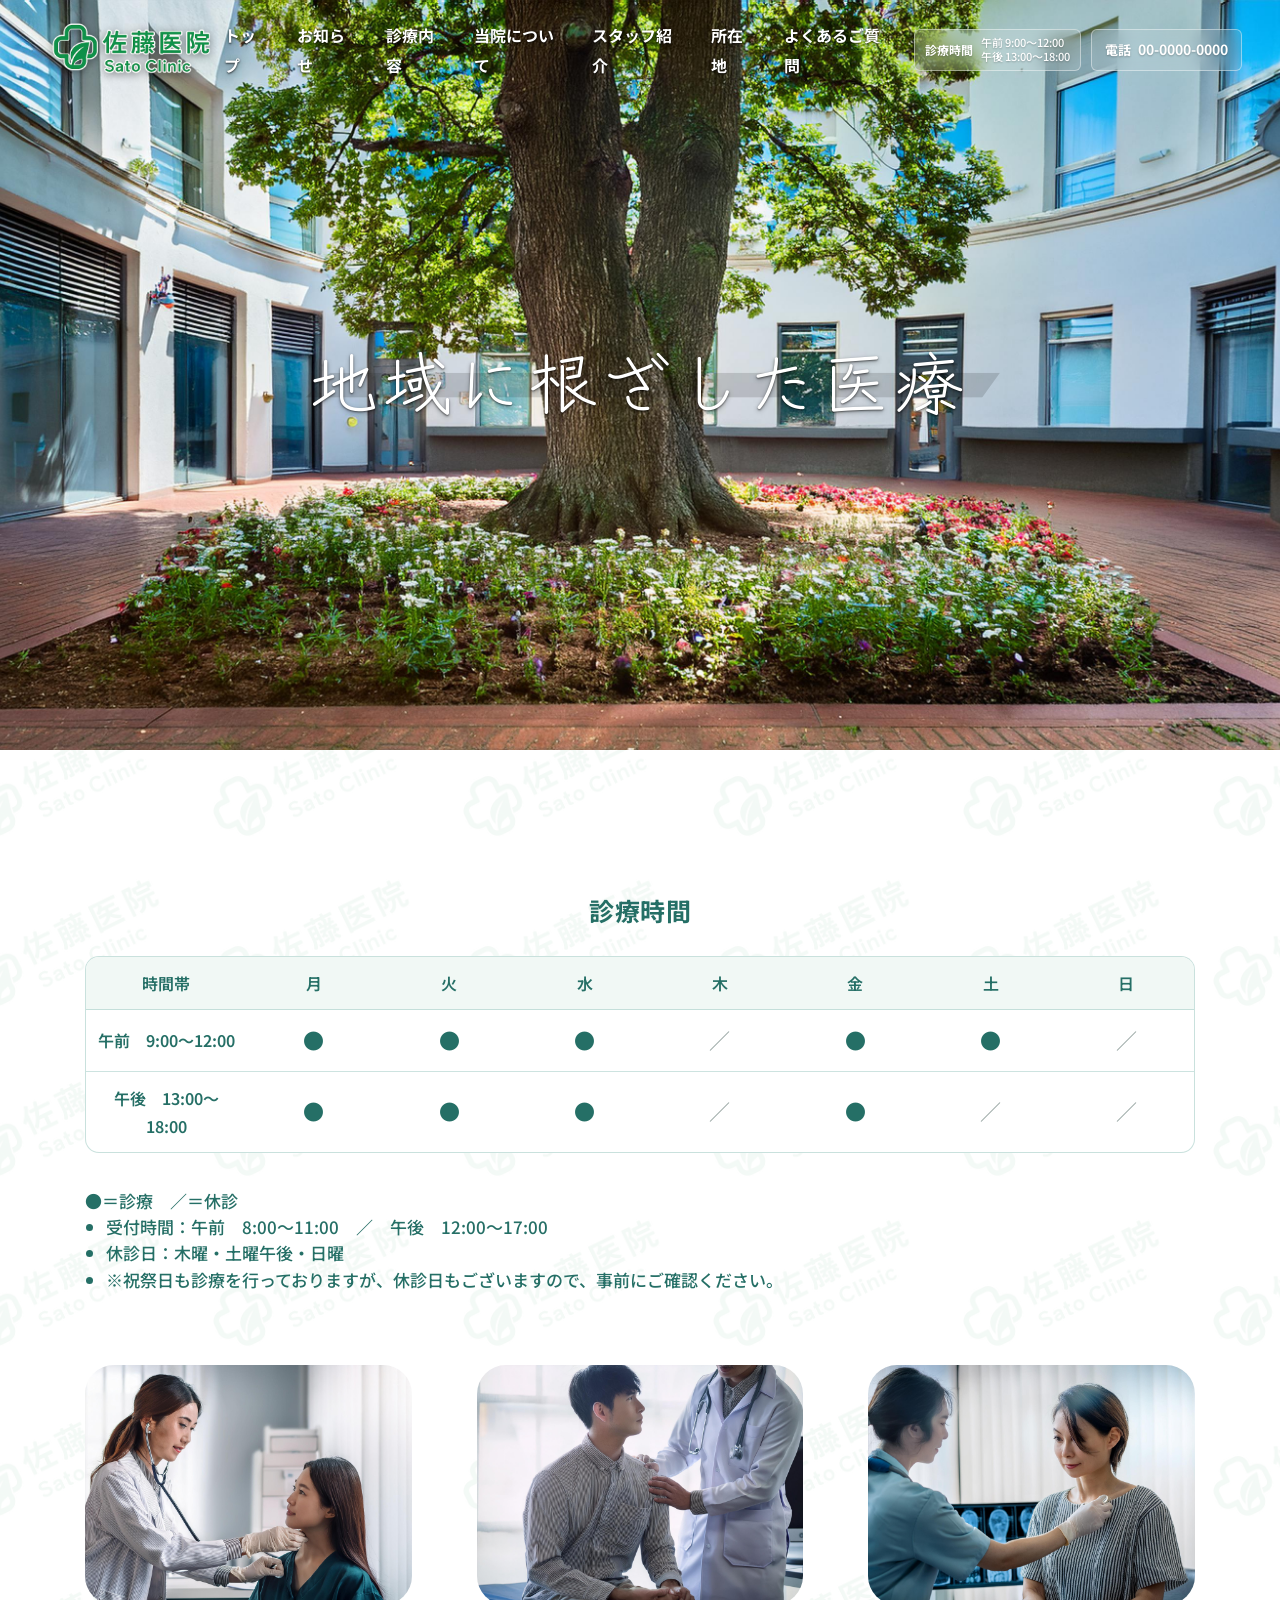
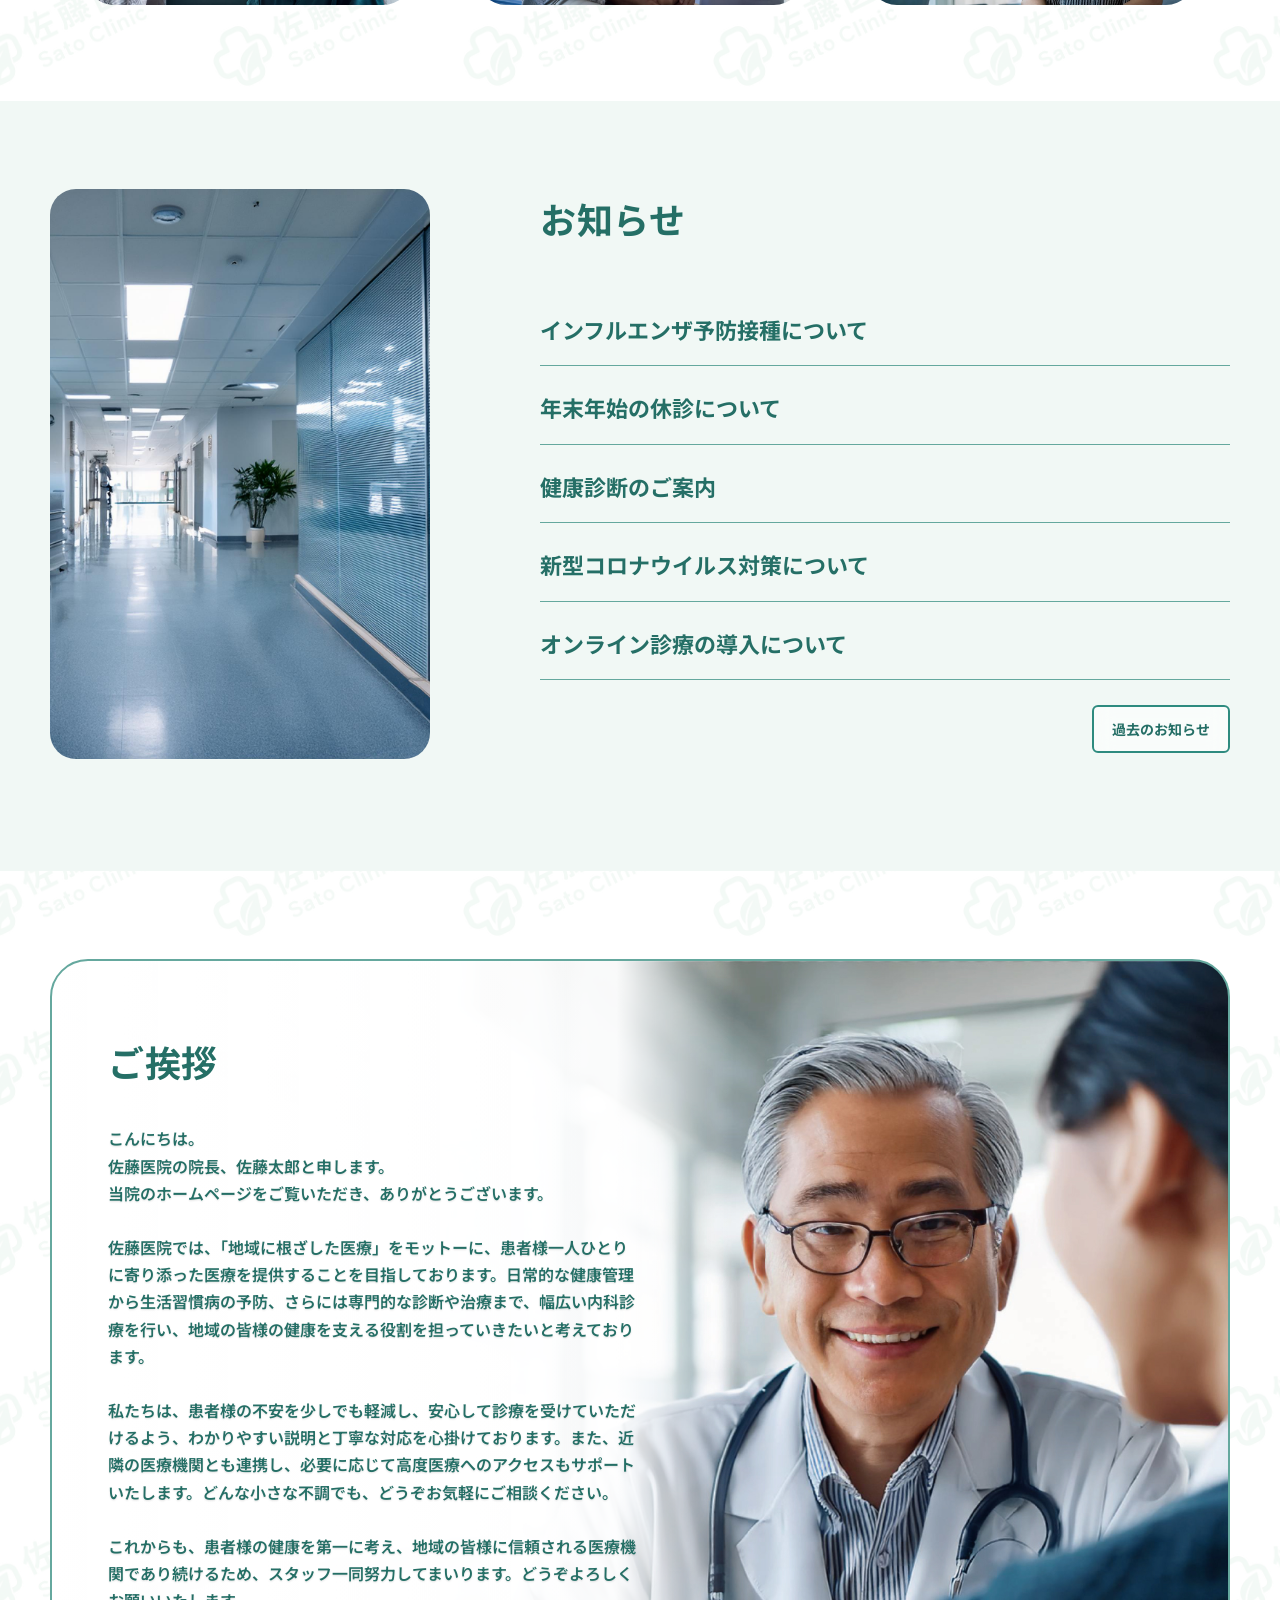
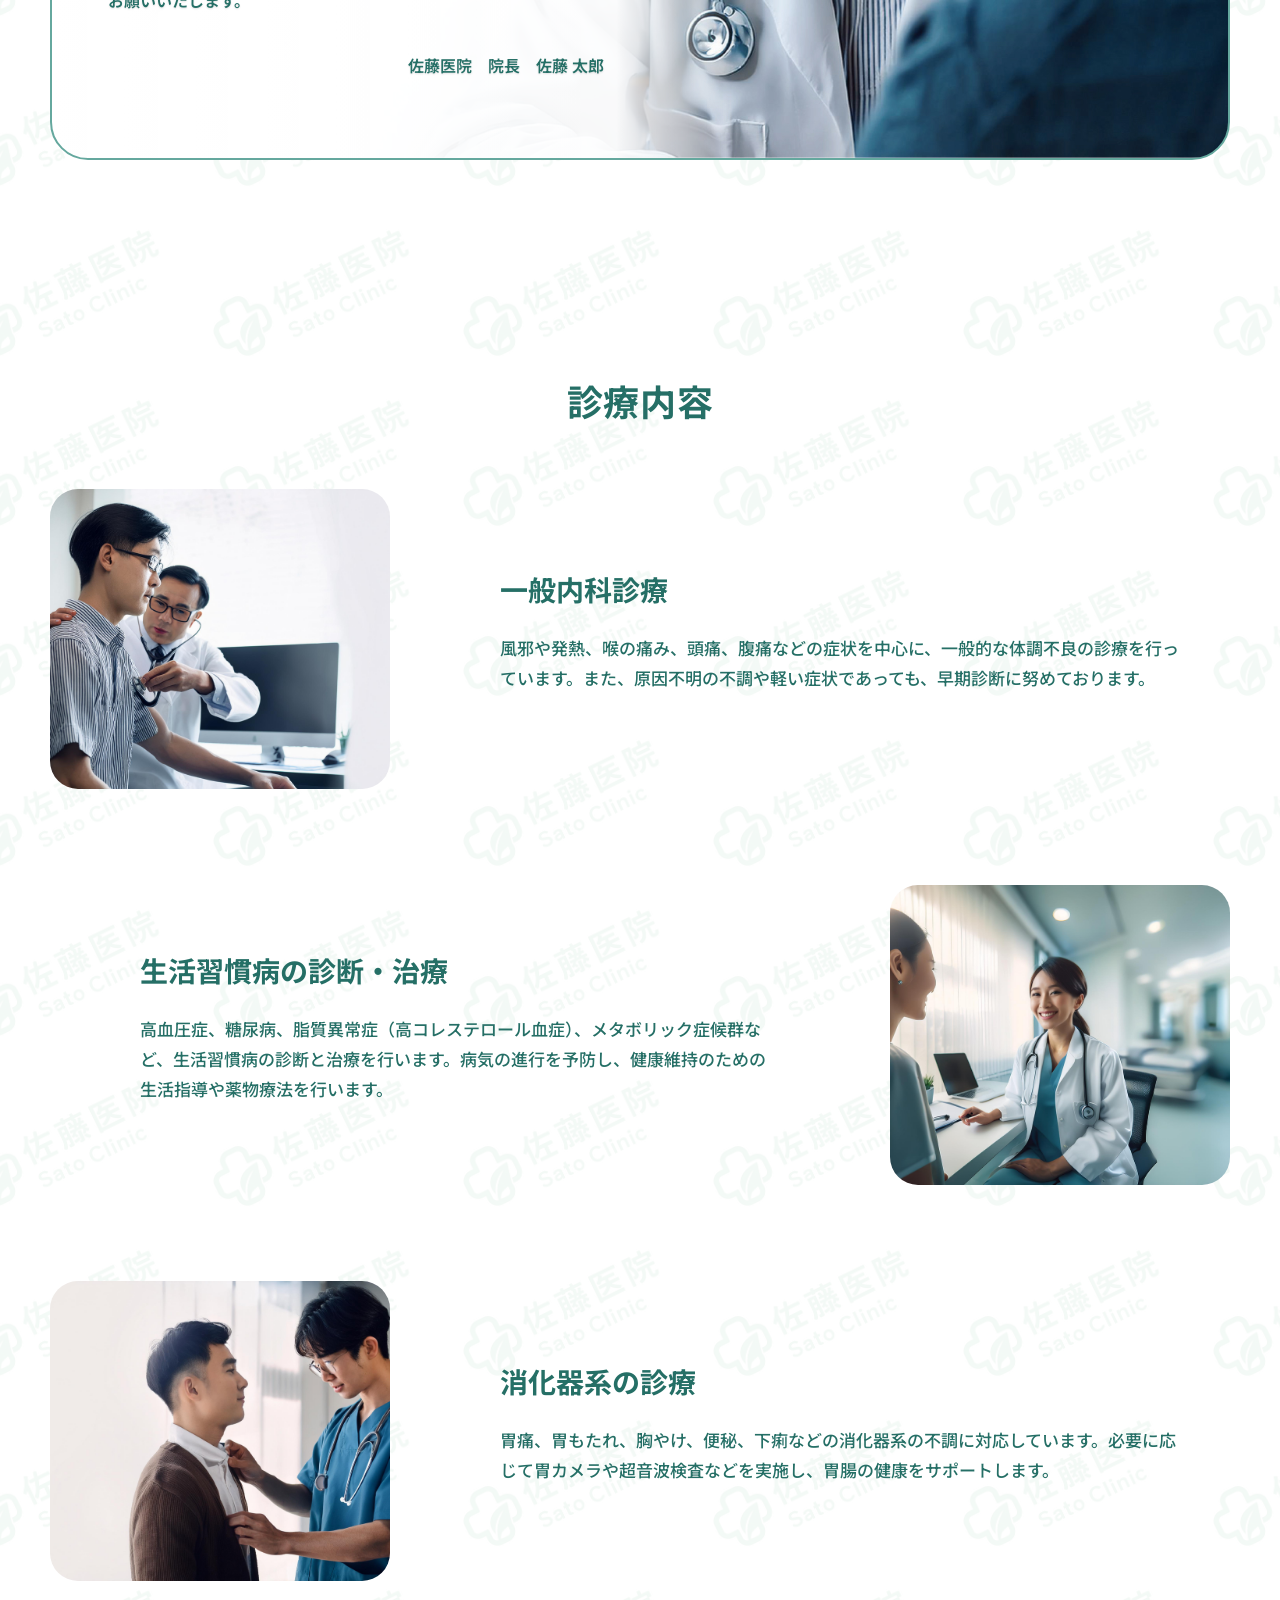
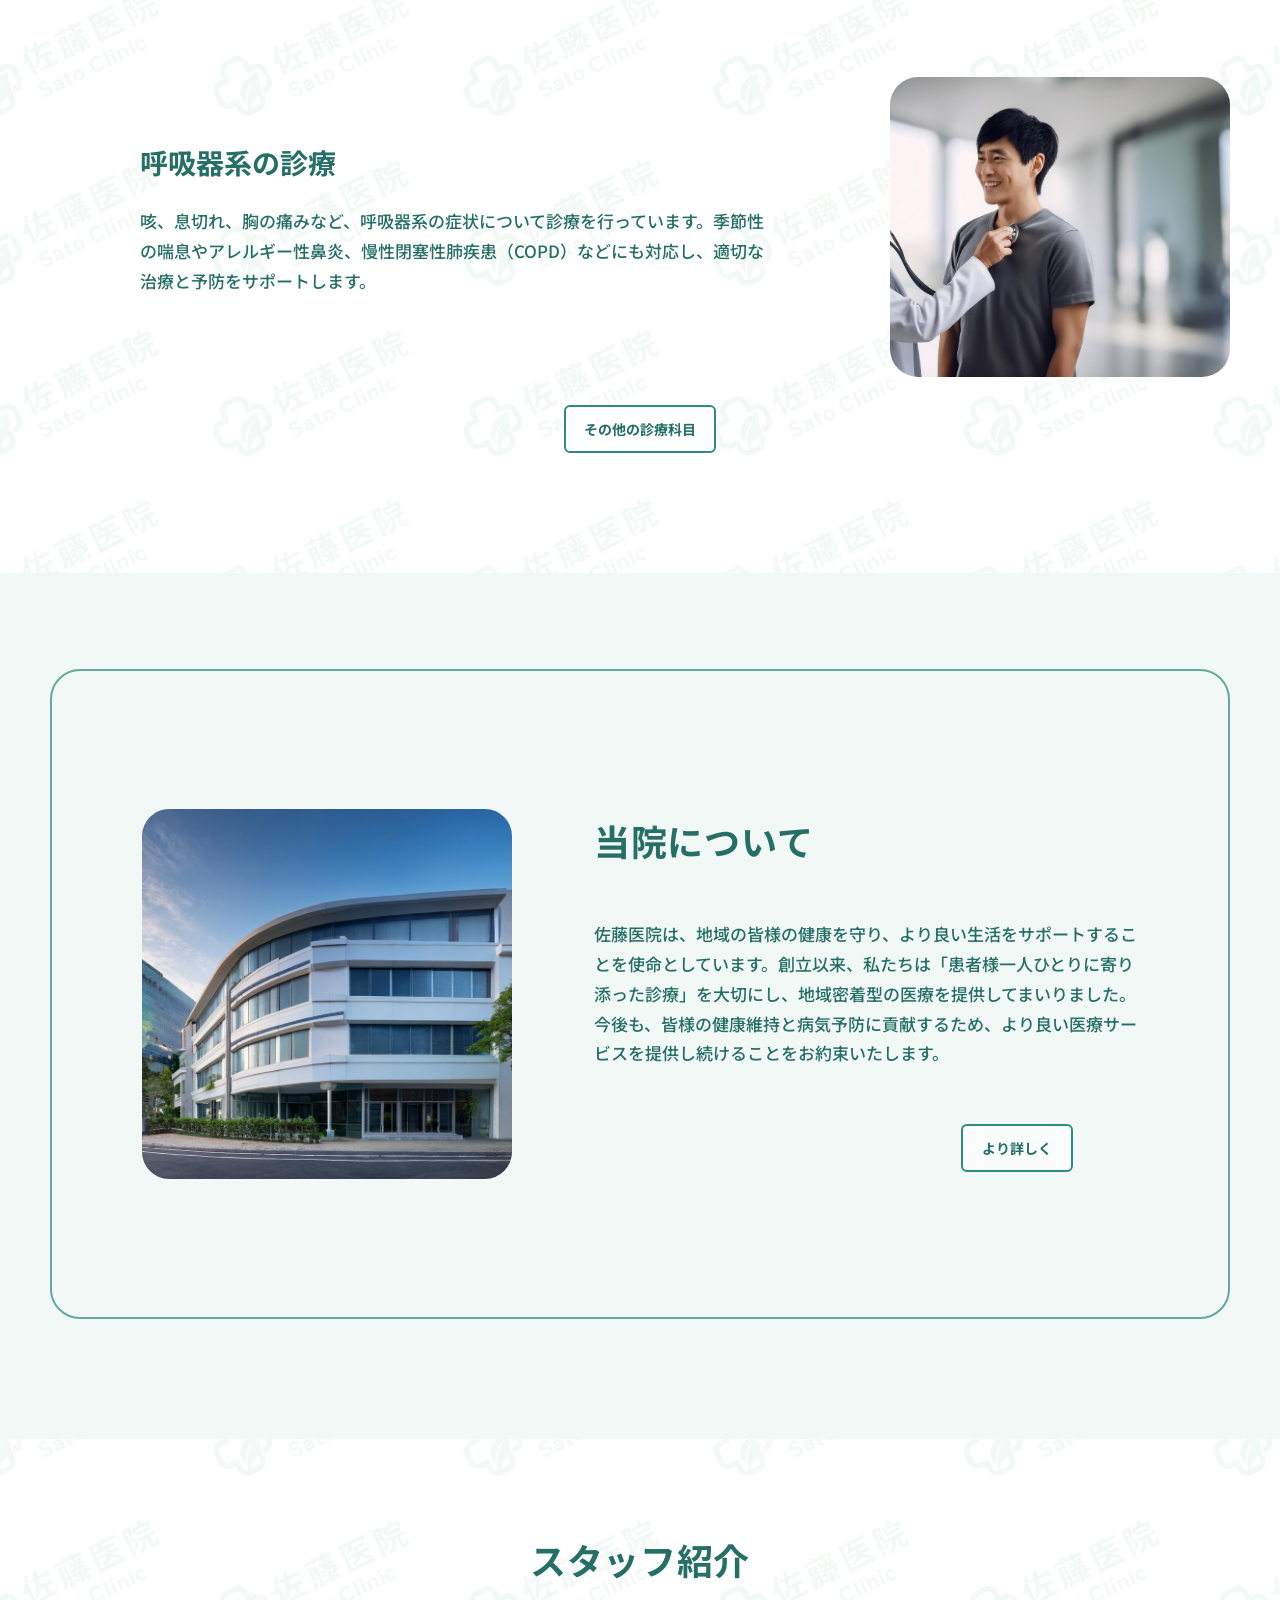
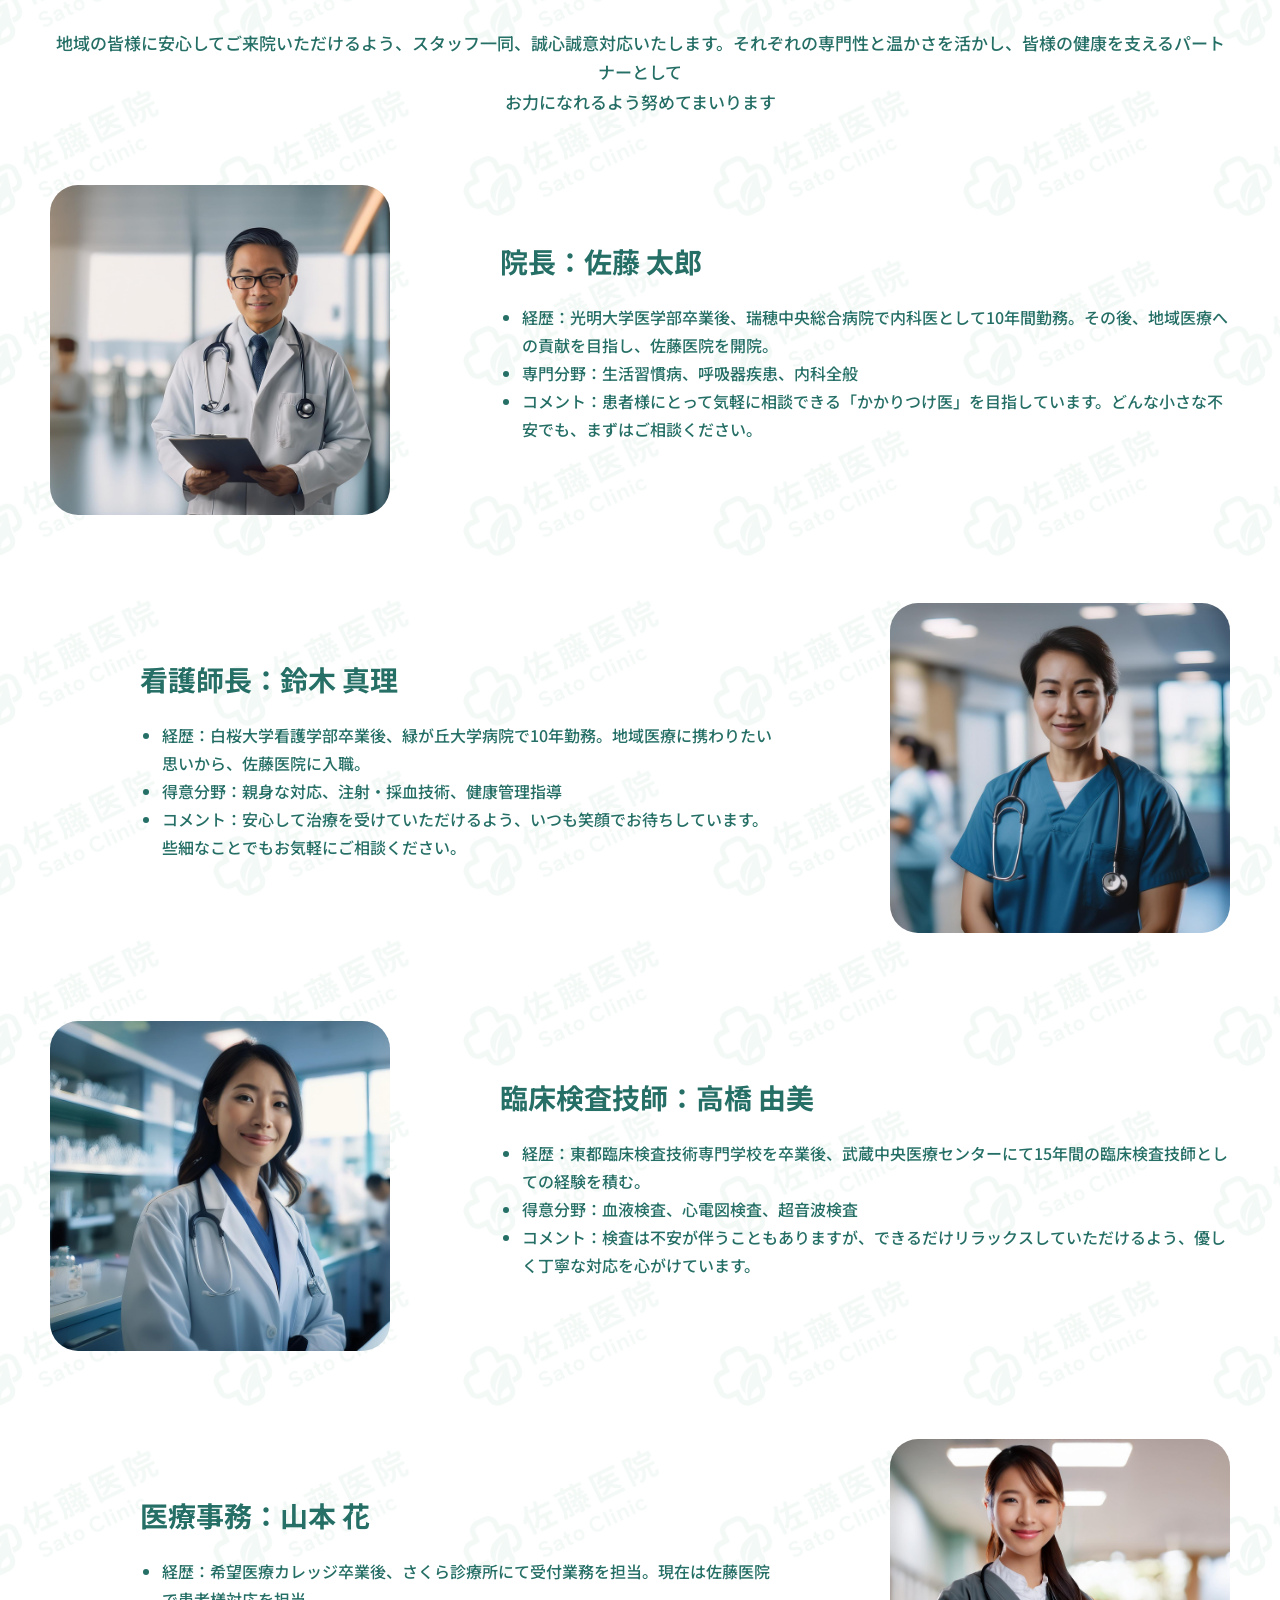
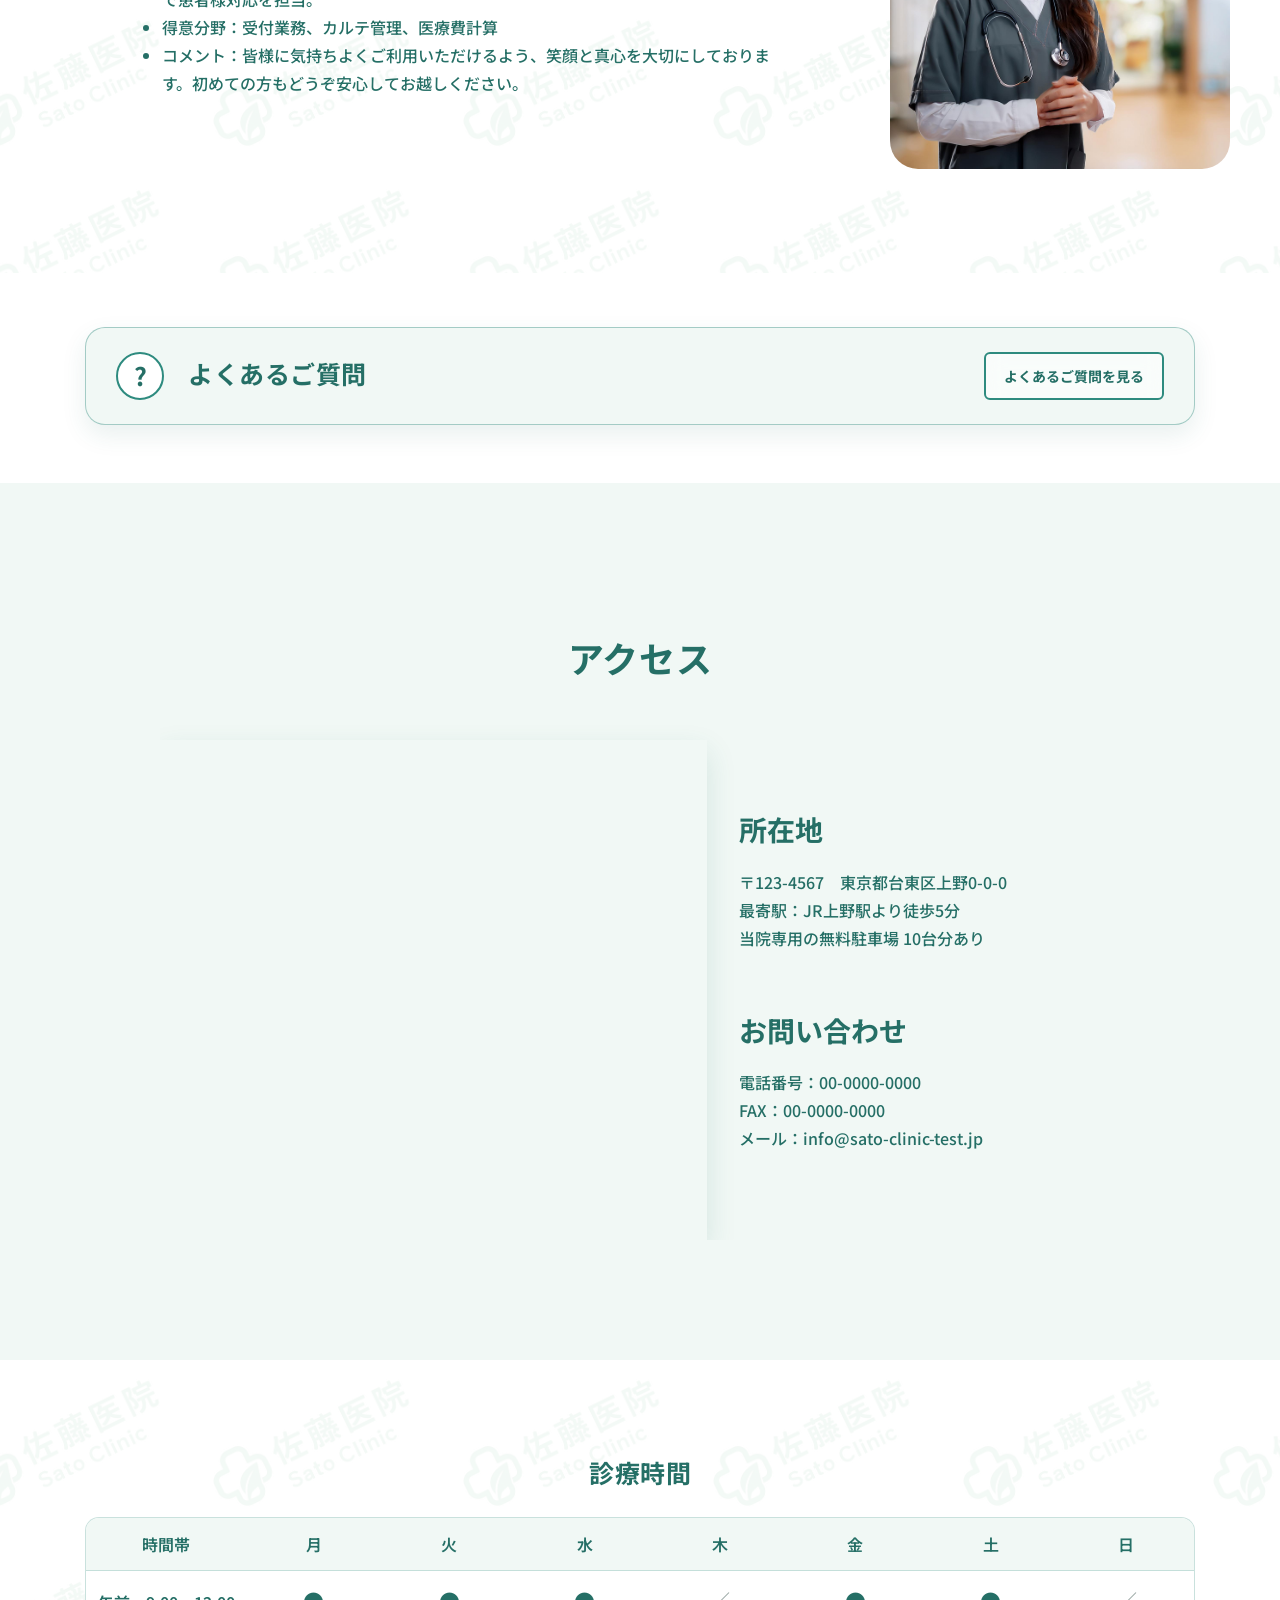
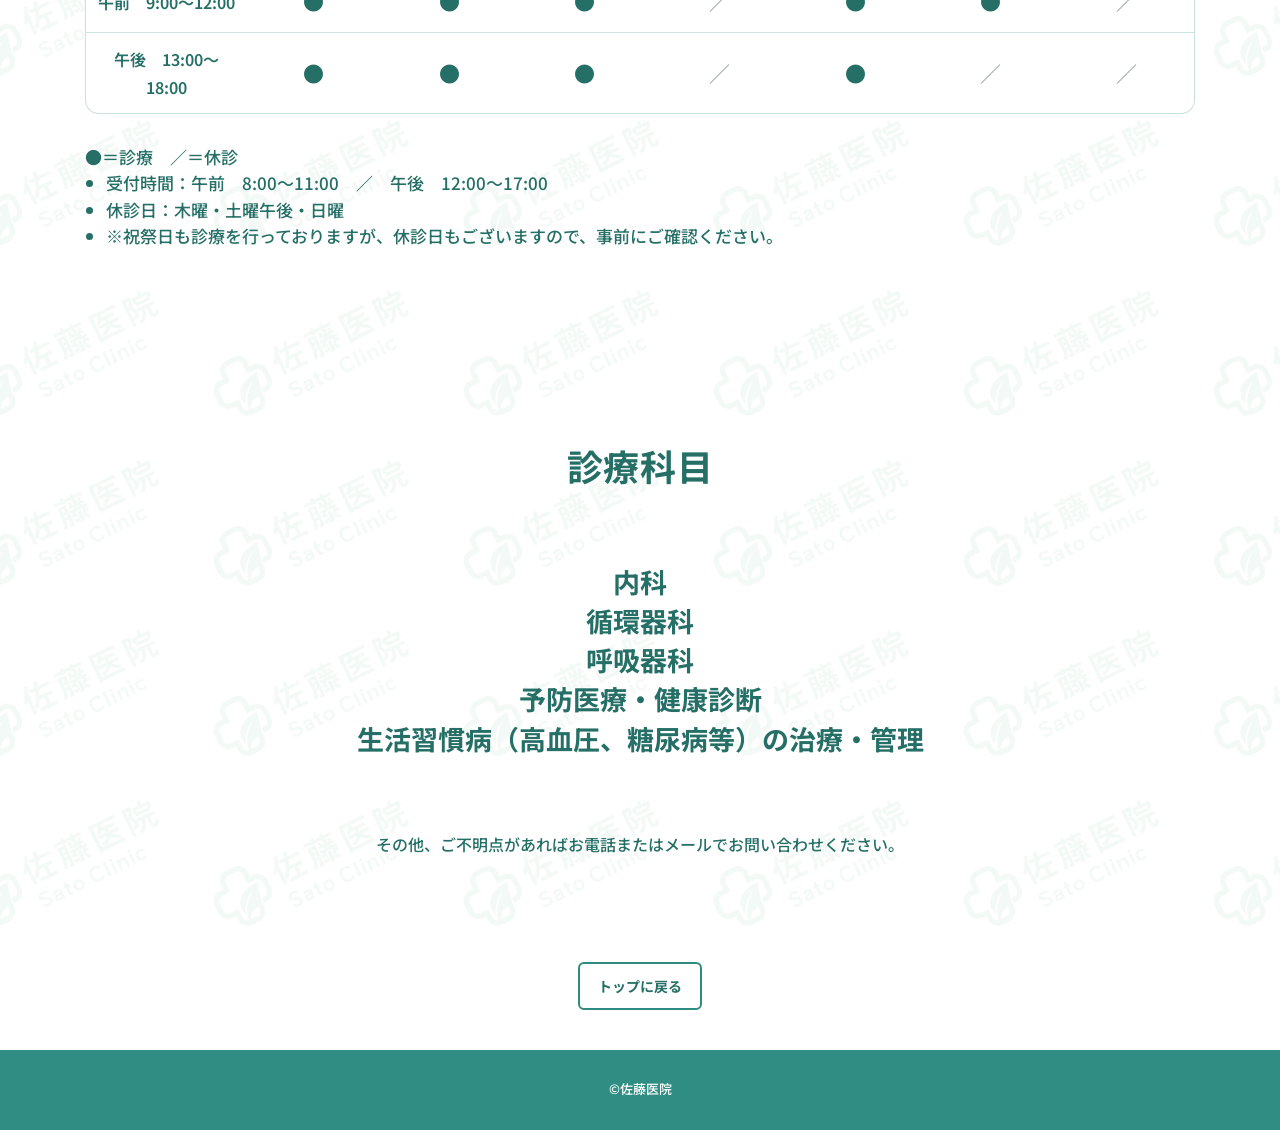
==== index.html @ 602a3a86 "ヒーロー画像を調整 お知らせの下層ページを作成" ====
<!DOCTYPE html>
<html lang="ja">
<head>
  <meta charset="UTF-8">
  <meta name="viewport" content="width=device-width, initial-scale=1.0">
  <meta name="description" content="東京都台東区上野の佐藤医院。地域に根ざした内科診療を行っています。">
  <title>佐藤医院 | 地域に根ざした医療</title>
  <link rel="preconnect" href="https://fonts.googleapis.com">
  <link rel="preconnect" href="https://fonts.gstatic.com" crossorigin>
  <link href="https://fonts.googleapis.com/css2?family=Noto+Sans+JP:wght@400;500;600;700&display=swap" rel="stylesheet">
  <link href="https://fonts.googleapis.com/css2?family=Zen+Kurenaido&display=swap" rel="stylesheet">
  <link rel="stylesheet" href="./css/style.css">
</head>
<body>
  <header class="site-header">
    <a class="brand" href="#top" aria-label="佐藤医院 トップへ">
      <img src="./assets/Logo/logo.png" alt="佐藤医院 Sato Clinic">
    </a>
    <nav aria-label="メインナビゲーション">
      <ul>
        <li><a href="#top">トップ</a></li>
        <li><a href="./news.html">お知らせ</a></li>
        <li><a href="#medical">診療内容</a></li>
        <li><a href="#about">当院について</a></li>
        <li><a href="#staff">スタッフ紹介</a></li>
        <li><a href="#access">所在地</a></li>
        <li><a href="#faq-link">よくあるご質問</a></li>
      </ul>
    </nav>
    <button class="menu-toggle" type="button" aria-expanded="false">
      <span></span><span></span><span></span>
      <span class="sr-only">Menu</span>
    </button>
    <div class="header-actions">
      <a class="header-hours" href="#hours" aria-label="診療時間へ">
        <span class="header-action-label">診療時間</span>
        <span class="header-action-detail">午前 9:00〜12:00<br>午後 13:00〜18:00</span>
      </a>
      <a class="header-phone" href="tel:00-0000-0000">
        <span class="header-action-label">電話</span>
        <strong>00-0000-0000</strong>
      </a>
    </div>
  </header>

  <main>
    <section class="hero" id="top" aria-labelledby="hero-title">
      <img src="./assets/Hospital_Exterior/hospital_2.jpg" alt="佐藤医院の中庭に立つ大きな木">
      <div class="hero-shade"></div>
      <h1 id="hero-title">地域に根ざした医療</h1>
    </section>

    <div class="patterned-content">
      <section class="hours section-block" id="hours" aria-labelledby="hours-title">
        <div class="content narrow">
          <h2 id="hours-title">診療時間</h2>
          <div class="hours-table-wrap">
            <table class="hours-table">
              <thead>
                <tr><th>時間帯</th><th>月</th><th>火</th><th>水</th><th>木</th><th>金</th><th>土</th><th>日</th></tr>
              </thead>
              <tbody>
                <tr><th>午前　9:00〜12:00</th><td class="is-open">●</td><td class="is-open">●</td><td class="is-open">●</td><td class="is-closed">／</td><td class="is-open">●</td><td class="is-open">●</td><td class="is-closed">／</td></tr>
                <tr><th>午後　13:00〜18:00</th><td class="is-open">●</td><td class="is-open">●</td><td class="is-open">●</td><td class="is-closed">／</td><td class="is-open">●</td><td class="is-closed">／</td><td class="is-closed">／</td></tr>
              </tbody>
            </table>
          </div>
          <div class="hours-notes">
            <p>●＝診療　／＝休診</p>
            <ul>
              <li>受付時間：午前　8:00〜11:00　／　午後　12:00〜17:00</li>
              <li>休診日：木曜・土曜午後・日曜</li>
              <li>※祝祭日も診療を行っておりますが、休診日もございますので、事前にご確認ください。</li>
            </ul>
          </div>
          <div class="patient-gallery" aria-label="診療風景">
            <img src="./assets/Patient_Image/patient_3.jpg" alt="患者様を診察する医師">
            <img src="./assets/Patient_Image/patient_2.jpg" alt="患者様の胸部を診察する医師">
            <img src="./assets/Patient_Image/patient_4.jpg" alt="患者様を診察する医療スタッフ">
          </div>
        </div>
      </section>

      <section class="news section-block" id="news" aria-labelledby="news-title">
        <div class="news-layout content wide">
          <img class="news-photo" src="./assets/Hospital_Exterior/hospital_5.jpg" alt="佐藤医院の明るい廊下">
          <div class="news-body">
            <h2 id="news-title">お知らせ</h2>
            <ul class="news-list">
              <li><a href="./news.html#news-influenza">インフルエンザ予防接種について</a></li>
              <li><a href="./news.html#news-holiday">年末年始の休診について</a></li>
              <li><a href="./news.html#news-checkup">健康診断のご案内</a></li>
              <li><a href="./news.html#news-covid">新型コロナウイルス対策について</a></li>
              <li><a href="./news.html#news-online">オンライン診療の導入について</a></li>
            </ul>
            <a class="outline-button news-button" href="./news.html">過去のお知らせ</a>
          </div>
        </div>
      </section>

      <section class="greeting section-block" aria-labelledby="greeting-title">
        <div class="greeting-card content wide">
          <img class="greeting-photo" src="./assets/Doctor_Image/firstView.jpg" alt="佐藤医院の院長">
          <div class="greeting-copy">
            <h2 id="greeting-title">ご挨拶</h2>
            <p>こんにちは。<br>佐藤医院の院長、佐藤太郎と申します。<br>当院のホームページをご覧いただき、ありがとうございます。</p>
            <p>佐藤医院では、「地域に根ざした医療」をモットーに、患者様一人ひとりに寄り添った医療を提供することを目指しております。日常的な健康管理から生活習慣病の予防、さらには専門的な診断や治療まで、幅広い内科診療を行い、地域の皆様の健康を支える役割を担っていきたいと考えております。</p>
            <p>私たちは、患者様の不安を少しでも軽減し、安心して診療を受けていただけるよう、わかりやすい説明と丁寧な対応を心掛けております。また、近隣の医療機関とも連携し、必要に応じて高度医療へのアクセスもサポートいたします。どんな小さな不調でも、どうぞお気軽にご相談ください。</p>
            <p>これからも、患者様の健康を第一に考え、地域の皆様に信頼される医療機関であり続けるため、スタッフ一同努力してまいります。どうぞよろしくお願いいたします。</p>
            <p class="signature">佐藤医院　院長　佐藤 太郎</p>
          </div>
        </div>
      </section>

      <section class="medical section-block" id="medical" aria-labelledby="medical-title">
        <div class="content wide">
          <h2 id="medical-title">診療内容</h2>
          <div class="medical-carousel">
          <div class="mobile-switcher" aria-label="診療内容の切り替え">
            <button type="button" data-step="-1" aria-label="前の診療内容">‹</button>
            <span class="mobile-switcher-status" aria-live="polite">● ○ ○ ○</span>
            <button type="button" data-step="1" aria-label="次の診療内容">›</button>
          </div>
          <div class="carousel-track">
          <details open class="medical-item" data-card="medical-1">
            <summary><img src="./assets/Medical_Image/medical_5.jpg" alt=""><span><strong>一般内科診療</strong><small>風邪や発熱など、身近な体調不良を診療します。</small></span></summary>
          <div class="medical-row image-left">
            <img src="./assets/Medical_Image/medical_5.jpg" alt="一般内科の診療風景">
            <div><h3>一般内科診療</h3><p>風邪や発熱、喉の痛み、頭痛、腹痛などの症状を中心に、一般的な体調不良の診療を行っています。また、原因不明の不調や軽い症状であっても、早期診断に努めております。</p></div>
          </div>
          </details>
          <details open class="medical-item" data-card="medical-2">
            <summary><img src="./assets/Medical_Image/medical_4.jpg" alt=""><span><strong>生活習慣病の診断・治療</strong><small>高血圧や糖尿病などの診断・治療を行います。</small></span></summary>
          <div class="medical-row image-right">
            <div><h3>生活習慣病の診断・治療</h3><p>高血圧症、糖尿病、脂質異常症（高コレステロール血症）、メタボリック症候群など、生活習慣病の診断と治療を行います。病気の進行を予防し、健康維持のための生活指導や薬物療法を行います。</p></div>
            <img src="./assets/Medical_Image/medical_4.jpg" alt="生活習慣病について相談する患者様">
          </div>
          </details>
          <details open class="medical-item" data-card="medical-3">
            <summary><img src="./assets/Medical_Image/medical_6.jpg" alt=""><span><strong>消化器系の診療</strong><small>胃腸の不調や腹部症状に対応しています。</small></span></summary>
          <div class="medical-row image-left">
            <img src="./assets/Medical_Image/medical_6.jpg" alt="消化器系の診療風景">
            <div><h3>消化器系の診療</h3><p>胃痛、胃もたれ、胸やけ、便秘、下痢などの消化器系の不調に対応しています。必要に応じて胃カメラや超音波検査などを実施し、胃腸の健康をサポートします。</p></div>
          </div>
          </details>
          <details open class="medical-item" data-card="medical-4">
            <summary><img src="./assets/Medical_Image/medical_10.jpg" alt=""><span><strong>呼吸器系の診療</strong><small>咳や息切れなどの呼吸器症状を診療します。</small></span></summary>
          <div class="medical-row image-right last">
            <div><h3>呼吸器系の診療</h3><p>咳、息切れ、胸の痛みなど、呼吸器系の症状について診療を行っています。季節性の喘息やアレルギー性鼻炎、慢性閉塞性肺疾患（COPD）などにも対応し、適切な治療と予防をサポートします。</p></div>
            <div class="medical-photo-wrap"><img src="./assets/Medical_Image/medical_10.jpg" alt="呼吸器系の診察を受ける患者様"></div>
          </div>
          </details>
          </div>
          </div>
          <div class="medical-more"><a class="outline-button small-button" href="./medical.html">その他の診療科目</a></div>
        </div>
      </section>

      <section class="about section-block" id="about" aria-labelledby="about-title">
        <div class="about-card content wide">
          <img src="./assets/Hospital_Exterior/hospital_1.jpg" alt="佐藤医院の外観">
          <div class="about-copy">
            <h2 id="about-title">当院について</h2>
            <p>佐藤医院は、地域の皆様の健康を守り、より良い生活をサポートすることを使命としています。創立以来、私たちは「患者様一人ひとりに寄り添った診療」を大切にし、地域密着型の医療を提供してまいりました。今後も、皆様の健康維持と病気予防に貢献するため、より良い医療サービスを提供し続けることをお約束いたします。</p>
            <a class="outline-button" href="./about.html">より詳しく</a>
          </div>
        </div>
      </section>

      <section class="staff section-block" id="staff" aria-labelledby="staff-title">
        <div class="content wide">
          <h2 id="staff-title">スタッフ紹介</h2>
          <p class="staff-intro">地域の皆様に安心してご来院いただけるよう、スタッフ一同、誠心誠意対応いたします。それぞれの専門性と温かさを活かし、皆様の健康を支えるパートナーとして<br>お力になれるよう努めてまいります</p>
          <div class="staff-carousel">
          <div class="mobile-switcher" aria-label="スタッフ紹介の切り替え">
            <button type="button" data-step="-1" aria-label="前のスタッフ">‹</button>
            <span class="mobile-switcher-status" aria-live="polite">● ○ ○ ○</span>
            <button type="button" data-step="1" aria-label="次のスタッフ">›</button>
          </div>
          <div class="carousel-track">
          <details open class="staff-item" data-card="staff-1">
            <summary><img src="./assets/Doctor_Image/sato_taro.jpg" alt=""><span><strong>院長：佐藤 太郎</strong><small>地域医療への貢献を目指す院長です。</small></span></summary>
          <div class="staff-row image-left" id="staff-1">
            <img src="./assets/Doctor_Image/sato_taro.jpg" alt="院長 佐藤太郎">
            <div><h3>院長：佐藤 太郎</h3><ul><li>経歴：光明大学医学部卒業後、瑞穂中央総合病院で内科医として10年間勤務。その後、地域医療への貢献を目指し、佐藤医院を開院。</li><li>専門分野：生活習慣病、呼吸器疾患、内科全般</li><li>コメント：患者様にとって気軽に相談できる「かかりつけ医」を目指しています。どんな小さな不安でも、まずはご相談ください。</li></ul></div>
          </div>
          </details>
          <details open class="staff-item" data-card="staff-2">
            <summary><img src="./assets/Doctor_Image/suzuki_mari.jpg" alt=""><span><strong>看護師長：鈴木 真理</strong><small>親身な対応と健康管理を大切にしています。</small></span></summary>
          <div class="staff-row image-right" id="staff-2">
            <div><h3>看護師長：鈴木 真理</h3><ul><li>経歴：白桜大学看護学部卒業後、緑が丘大学病院で10年勤務。地域医療に携わりたい思いから、佐藤医院に入職。</li><li>得意分野：親身な対応、注射・採血技術、健康管理指導</li><li>コメント：安心して治療を受けていただけるよう、いつも笑顔でお待ちしています。些細なことでもお気軽にご相談ください。</li></ul></div>
            <img src="./assets/Doctor_Image/suzuki_mari.jpg" alt="看護師長 鈴木真理">
          </div>
          </details>
          <details open class="staff-item" data-card="staff-3">
            <summary><img src="./assets/Doctor_Image/takahashi_yumi.jpg" alt=""><span><strong>臨床検査技師：高橋 由美</strong><small>丁寧でやさしい検査対応を心がけています。</small></span></summary>
          <div class="staff-row image-left" id="staff-3">
            <img src="./assets/Doctor_Image/takahashi_yumi.jpg" alt="臨床検査技師 高橋由美">
            <div><h3>臨床検査技師：高橋 由美</h3><ul><li>経歴：東都臨床検査技術専門学校を卒業後、武蔵中央医療センターにて15年間の臨床検査技師としての経験を積む。</li><li>得意分野：血液検査、心電図検査、超音波検査</li><li>コメント：検査は不安が伴うこともありますが、できるだけリラックスしていただけるよう、優しく丁寧な対応を心がけています。</li></ul></div>
          </div>
          </details>
          <details open class="staff-item" data-card="staff-4">
            <summary><img src="./assets/Doctor_Image/yamamoto_hana.jpg" alt=""><span><strong>医療事務：山本 花</strong><small>受付で皆様を笑顔でお迎えします。</small></span></summary>
          <div class="staff-row image-right last" id="staff-4">
            <div><h3>医療事務：山本 花</h3><ul><li>経歴：希望医療カレッジ卒業後、さくら診療所にて受付業務を担当。現在は佐藤医院で患者様対応を担当。</li><li>得意分野：受付業務、カルテ管理、医療費計算</li><li>コメント：皆様に気持ちよくご利用いただけるよう、笑顔と真心を大切にしております。初めての方もどうぞ安心してお越しください。</li></ul></div>
            <img src="./assets/Doctor_Image/yamamoto_hana.jpg" alt="医療事務 山本花">
          </div>
          </details>
          </div>
          </div>
        </div>
      </section>

      <section class="faq-link-section section-block" id="faq-link" aria-labelledby="faq-link-title">
        <div class="faq-link-card content narrow">
          <div class="faq-link-icon" aria-hidden="true">?</div>
          <div class="faq-link-copy">
            <h2 id="faq-link-title">よくあるご質問</h2>
          </div>
          <a class="outline-button" href="./faq.html">よくあるご質問を見る</a>
        </div>
      </section>

      <section class="access section-block" id="access" aria-labelledby="access-title">
        <div class="access-card content medium">
          <h2 id="access-title">アクセス</h2>
          <div class="access-grid">
            <iframe class="access-map" src="https://www.google.com/maps?q=東京都台東区上野0-0-0&amp;output=embed" title="佐藤医院の所在地（東京都台東区上野0-0-0）の地図" loading="lazy" referrerpolicy="no-referrer-when-downgrade"></iframe>
            <div class="access-copy">
              <div><h3>所在地</h3><ul><li>〒123-4567　東京都台東区上野0-0-0</li><li>最寄駅：JR上野駅より徒歩5分</li><li>当院専用の無料駐車場 10台分あり</li></ul></div>
              <div><h3>お問い合わせ</h3><ul><li>電話番号：00-0000-0000</li><li>FAX：00-0000-0000</li><li>メール：info@sato-clinic-test.jp</li></ul></div>
            </div>
          </div>
        </div>
      </section>

      <section class="hours hours-bottom section-block" aria-labelledby="hours-bottom-title">
        <div class="content narrow">
          <h2 id="hours-bottom-title">診療時間</h2>
          <div class="hours-table-wrap">
            <table class="hours-table">
              <thead><tr><th>時間帯</th><th>月</th><th>火</th><th>水</th><th>木</th><th>金</th><th>土</th><th>日</th></tr></thead>
          <tbody><tr><th>午前　9:00〜12:00</th><td class="is-open">●</td><td class="is-open">●</td><td class="is-open">●</td><td class="is-closed">／</td><td class="is-open">●</td><td class="is-open">●</td><td class="is-closed">／</td></tr><tr><th>午後　13:00〜18:00</th><td class="is-open">●</td><td class="is-open">●</td><td class="is-open">●</td><td class="is-closed">／</td><td class="is-open">●</td><td class="is-closed">／</td><td class="is-closed">／</td></tr></tbody>
            </table>
          </div>
          <div class="hours-notes"><p>●＝診療　／＝休診</p><ul><li>受付時間：午前　8:00〜11:00　／　午後　12:00〜17:00</li><li>休診日：木曜・土曜午後・日曜</li><li>※祝祭日も診療を行っておりますが、休診日もございますので、事前にご確認ください。</li></ul></div>
        </div>
      </section>

      <section class="departments section-block" aria-labelledby="departments-title">
        <div class="content narrow">
          <h2 id="departments-title">診療科目</h2>
          <p class="department-list">内科<br>循環器科<br>呼吸器科<br>予防医療・健康診断<br>生活習慣病（高血圧、糖尿病等）の治療・管理</p>
          <p class="contact-note">その他、ご不明点があればお電話またはメールでお問い合わせください。</p>
        </div>
      </section>
    </div>
  </main>

  <div class="back-to-top"><a class="outline-button" href="#top">トップに戻る</a></div>
  <footer class="site-footer"><small>©佐藤医院</small></footer>
  <script src="./js/script.js" defer></script>
</body>
</html>
---- css/style.css ----
@charset "UTF-8";

:root {
  --paper: #fff;
  --section-tint: #f1f8f5;
  --green: #256f66;
  --green-bright: #2e8b7f;
  --line: #65a89e;
}

* { box-sizing: border-box; }

html {
  scroll-behavior: smooth;
}

body {
  margin: 0;
  color: var(--green);
  background: var(--paper);
  font-family: "Noto Sans JP", "Yu Gothic", YuGothic, Meiryo, sans-serif;
  font-size: 17px;
  font-weight: 500;
  line-height: 1.75;
}

img {
  display: block;
  max-width: 100%;
}

a {
  color: inherit;
  text-decoration: none;
}

h1, h2, h3, p, ul {
  margin-top: 0;
}

h2 {
  margin-bottom: 55px;
  font-size: 36px;
  line-height: 1.35;
  letter-spacing: .02em;
  text-align: center;
}

h3 {
  margin-bottom: 24px;
  font-size: 28px;
  line-height: 1.45;
}

.content {
  position: relative;
  z-index: 1;
  margin: 0 auto;
}

.content.wide,
.content.medium,
.content.narrow {
  width: calc(100% - 48px);
}

.content.wide { max-width: 1180px; }
.content.medium { max-width: 960px; }
.content.narrow { max-width: 1110px; }

.site-header {
  position: absolute;
  z-index: 10;
  top: 0;
  left: 0;
  display: flex;
  align-items: center;
  justify-content: space-between;
  width: 100%;
  padding: 20px 38px 18px 42px;
  color: #fff;
}

.brand img {
  width: 190px;
  filter: drop-shadow(0 2px 4px rgba(0, 0, 0, .40));
}

.site-header nav ul {
  display: flex;
  gap: 48px;
  margin: 0;
  padding: 0;
  list-style: none;
}

.site-header nav a {
  font-size: 18px;
  font-weight: 700;
  text-shadow: 0 1px 2px rgba(0, 0, 0, .72), 0 2px 6px rgba(0, 0, 0, .34);
}

.site-header nav a:hover,
.site-header nav a:focus-visible {
  color: #f1f8f5;
}

.header-actions {
  display: flex;
  align-items: center;
  gap: 10px;
  margin-left: 24px;
}

.header-hours,
.header-phone {
  display: flex;
  align-items: center;
  min-height: 42px;
  border: 1px solid rgba(255, 255, 255, .42);
  border-radius: 6px;
  line-height: 1.25;
  text-shadow: 0 1px 2px rgba(0, 0, 0, .25);
  -webkit-backdrop-filter: blur(10px);
  backdrop-filter: blur(10px);
}

.header-hours {
  gap: 8px;
  padding: 5px 10px;
  background: rgba(255, 255, 255, .15);
  font-size: 12px;
}

.header-action-label {
  font-weight: 700;
  white-space: nowrap;
}

.header-action-detail {
  font-size: 11px;
  white-space: nowrap;
}

.header-phone {
  gap: 7px;
  padding: 8px 13px;
  background: rgba(255, 255, 255, .12);
  color: #fff;
  font-size: 13px;
}

.header-phone strong {
  font-size: 14px;
  white-space: nowrap;
}

@media (min-width: 768px) {
  .site-header nav ul { gap: 28px; }
  .site-header nav a { font-size: 16px; }
}

.header-hours:hover,
.header-hours:focus-visible {
  background: rgba(255, 255, 255, .22);
}

.header-phone:hover,
.header-phone:focus-visible {
  background: rgba(28, 132, 118, .24);
}

.menu-toggle,
.sr-only {
  display: none;
}

.hero {
  position: relative;
  height: 824px;
  overflow: hidden;
}

.hero > img {
  width: 100%;
  height: 100%;
  object-fit: cover;
}

@media (min-width: 768px) {
  .hero { height: 750px; }
  .hero > img { object-position: center top; }
}

.hero-shade {
  position: absolute;
  inset: 0;
  background: transparent;
}

.hero h1 {
  position: absolute;
  z-index: 1;
  top: 43%;
  left: 0;
  width: 100%;
  margin: 0;
  color: #fff;
  font-family: "Zen Kurenaido", sans-serif;
  font-size: 66px;
  font-weight: 400;
  letter-spacing: .11em;
  text-align: center;
  text-shadow: 0 1px 2px rgba(0, 0, 0, .58), 0 2px 5px rgba(0, 0, 0, .28);
  isolation: isolate;
  --hero-copy-overlay-opacity: .14;
}

.hero h1::before {
  position: absolute;
  z-index: -1;
  top: calc(50% + 5px);
  left: 50%;
  width: min(720px, 94%);
  height: .38em;
  content: "";
  background: rgba(0, 0, 0, var(--hero-copy-overlay-opacity));
  clip-path: polygon(7% 0, 100% 0, 97.5% 100%, 3.5% 100%);
  pointer-events: none;
  transform: translate(-50%, -50%);
}

.patterned-content {
  position: relative;
  isolation: isolate;
  overflow: hidden;
  background-color: var(--paper);
}

.patterned-content::before {
  position: absolute;
  z-index: -1;
  inset: -80px;
  content: "";
  background-image: url("../assets/Logo/logo 3.png");
  background-position: 20px 20px;
  background-size: 250px 170px;
  opacity: .10;
  pointer-events: none;
}

.section-block { position: relative; }

.subpage-hero {
  position: relative;
  display: flex;
  min-height: 390px;
  flex-direction: column;
  align-items: center;
  justify-content: center;
  padding: 130px 24px 70px;
  overflow: hidden;
  color: #fff;
  background: linear-gradient(135deg, #2f8278 0%, #65a89e 100%);
  text-align: center;
}

.subpage-hero::before {
  position: absolute;
  inset: -30px;
  content: "";
  background: url("../assets/Logo/logo 3.png") center / 380px auto repeat;
  opacity: .10;
}

.subpage-hero-shade {
  position: absolute;
  inset: 0;
  background: rgba(37, 111, 102, .16);
}

.subpage-hero h1,
.subpage-hero p { position: relative; z-index: 1; }

.subpage-hero h1 {
  margin: 0;
  font-family: "Zen Kurenaido", sans-serif;
  font-size: 58px;
  font-weight: 400;
  letter-spacing: .12em;
  line-height: 1.3;
}

.subpage-hero p {
  margin: 18px 0 0;
  font-size: 17px;
  font-weight: 600;
  letter-spacing: .08em;
}

.medical-detail { padding: 112px 0 128px; }

.medical-detail h2 { margin-bottom: 62px; }

.medical-detail-list {
  display: grid;
  gap: 44px;
}

.medical-detail-card {
  display: grid;
  grid-template-columns: 300px minmax(0, 1fr);
  gap: 52px;
  align-items: center;
  padding: 34px 46px 34px 34px;
  border: 1px solid rgba(101, 168, 158, .55);
  border-radius: 24px;
  background: rgba(255, 255, 255, .94);
}

.medical-detail-card:nth-child(even) { background: var(--section-tint); }

.medical-detail-card > img {
  width: 300px;
  height: 230px;
  border-radius: 18px;
  object-fit: cover;
}

.medical-detail-card-body { position: relative; }

.medical-detail-number {
  margin: 0 0 4px;
  color: var(--green-bright);
  font-family: "Zen Kurenaido", sans-serif;
  font-size: 30px;
  line-height: 1;
}

.medical-detail-card h3 {
  margin-bottom: 20px;
  font-size: 27px;
}

.medical-detail-card-body > p:last-child {
  margin-bottom: 0;
  font-size: 17px;
  line-height: 2;
}

.about-detail { padding: 112px 0 128px; }

.about-detail-intro {
  display: grid;
  grid-template-columns: 390px minmax(0, 1fr);
  gap: 72px;
  align-items: center;
  margin-bottom: 72px;
  padding: 42px;
  border: 1px solid rgba(101, 168, 158, .55);
  border-radius: 28px;
  background: rgba(255, 255, 255, .95);
}

.about-detail-intro img {
  width: 390px;
  height: 330px;
  border-radius: 20px;
  object-fit: cover;
}

.about-detail h2 {
  margin-bottom: 26px;
  font-size: 31px;
  text-align: left;
}

.about-detail-intro h2 { margin-bottom: 22px; }

.about-detail p {
  margin-bottom: 0;
  font-size: 17px;
  line-height: 2;
}

.about-detail-sections {
  display: grid;
  gap: 0;
}

.about-detail-section {
  padding: 58px 0;
  border-bottom: 1px solid rgba(101, 168, 158, .42);
}

.about-detail-section:first-child { padding-top: 0; }

.about-detail-section-media {
  display: grid;
  grid-template-columns: 320px minmax(0, 1fr);
  gap: 58px;
  align-items: center;
}

.about-detail-section-media img {
  width: 320px;
  height: 240px;
  border-radius: 20px;
  object-fit: cover;
}

.about-detail-subcopy {
  display: grid;
  gap: 12px;
  margin-top: 26px;
  padding: 22px 26px;
  border-radius: 14px;
  background: var(--section-tint);
}

.about-detail-subcopy p { font-size: 16px; }

.about-policy-list {
  display: grid;
  grid-template-columns: repeat(2, minmax(0, 1fr));
  gap: 18px;
  margin: 38px 0 0;
  padding: 0;
  list-style: none;
  counter-reset: policy;
}

.about-policy-list li {
  position: relative;
  min-height: 142px;
  padding: 25px 26px 22px 72px;
  border: 1px solid rgba(101, 168, 158, .45);
  border-radius: 16px;
  background: #fff;
  counter-increment: policy;
}

.about-policy-list li::before {
  position: absolute;
  top: 24px;
  left: 25px;
  display: grid;
  width: 31px;
  height: 31px;
  place-items: center;
  border-radius: 50%;
  color: #fff;
  background: var(--green-bright);
  content: counter(policy);
  font-size: 15px;
  font-weight: 700;
}

.about-policy-list h3 {
  margin-bottom: 10px;
  font-size: 19px;
}

.about-policy-list p { font-size: 15px; line-height: 1.75; }

.about-detail-staff { padding-top: 86px; }

.about-detail-staff > h2 { text-align: center; }

.about-staff-grid {
  display: grid;
  grid-template-columns: repeat(2, minmax(0, 1fr));
  gap: 28px;
}

.about-staff-card {
  display: grid;
  grid-template-columns: 150px minmax(0, 1fr);
  gap: 25px;
  align-items: center;
  padding: 22px;
  border: 1px solid rgba(101, 168, 158, .55);
  border-radius: 20px;
  background: #fff;
}

.about-staff-card:hover,
.about-staff-card:focus-visible {
  border-color: var(--green-bright);
  background: var(--section-tint);
}

.about-staff-card img {
  width: 150px;
  height: 150px;
  border-radius: 16px;
  object-fit: cover;
}

.about-staff-card img[src*="sato_taro.jpg"] { object-position: 75% center; }
.about-staff-card img[src*="suzuki_mari.jpg"] { object-position: right center; }
.about-staff-card img[src*="takahashi_yumi.jpg"] { object-position: 35% center; }
.about-staff-card img[src*="yamamoto_hana.jpg"] { object-position: left center; }

.about-staff-card h3 { margin: 0; font-size: 20px; }

.faq-detail { padding: 112px 0 128px; }

.faq-detail > .content > h2 { margin-bottom: 26px; }

.faq-intro {
  margin: 0 0 72px;
  font-size: 17px;
  line-height: 2;
  text-align: center;
}

.faq-category { margin-bottom: 64px; }

.faq-category > h3 {
  margin-bottom: 22px;
  padding-bottom: 14px;
  border-bottom: 2px solid var(--line);
  color: var(--green);
  font-size: 25px;
}

.faq-category details {
  margin-bottom: 14px;
  border: 1px solid rgba(101, 168, 158, .55);
  border-radius: 14px;
  background: #fff;
  overflow: hidden;
}

.faq-category summary {
  display: flex;
  align-items: center;
  justify-content: space-between;
  gap: 20px;
  min-height: 70px;
  padding: 18px 24px;
  color: var(--green);
  cursor: pointer;
  font-size: 17px;
  font-weight: 700;
  line-height: 1.6;
  list-style: none;
}

.faq-category summary::-webkit-details-marker { display: none; }

.faq-category summary::after {
  flex: 0 0 auto;
  color: var(--green-bright);
  content: "+";
  font-size: 27px;
  font-weight: 400;
  line-height: 1;
}

.faq-category details[open] summary { background: var(--section-tint); }

.faq-category details[open] summary::after { content: "−"; }

.faq-answer {
  padding: 22px 24px 25px;
  border-top: 1px solid rgba(101, 168, 158, .28);
  background: rgba(255, 255, 255, .92);
}

.faq-answer p {
  margin: 0;
  font-size: 16px;
  line-height: 2;
}

.faq-closing {
  margin: 8px 0 0;
  padding: 28px 30px;
  border-radius: 14px;
  background: var(--section-tint);
  font-size: 17px;
  line-height: 2;
  text-align: center;
}

.faq-link-section {
  padding: 54px 0 58px;
  background: var(--paper);
}

.faq-link-card {
  display: flex;
  align-items: center;
  gap: 24px;
  padding: 24px 30px;
  border: 1px solid rgba(101, 168, 158, .55);
  border-radius: 20px;
  background: var(--section-tint);
  box-shadow: 0 10px 24px rgba(37, 111, 102, .10);
}

.faq-link-icon {
  display: grid;
  flex: 0 0 48px;
  width: 48px;
  height: 48px;
  place-items: center;
  border: 2px solid var(--green-bright);
  border-radius: 50%;
  color: var(--green);
  background: #fff;
  font-size: 25px;
  font-weight: 700;
}

.faq-link-copy { flex: 1 1 auto; min-width: 0; }

.faq-link-copy h2 {
  margin: 0 0 4px;
  font-size: 25px;
  text-align: left;
}

.faq-link-copy p {
  margin: 0;
  font-size: 15px;
  line-height: 1.6;
}

.faq-link-card .outline-button {
  flex: 0 0 auto;
  white-space: nowrap;
}

.news-detail { padding: 112px 0 128px; }

.news-detail > .content > h2 { margin-bottom: 38px; }

.news-detail-list {
  display: grid;
  gap: 0;
  margin-bottom: 78px;
  border-top: 1px solid rgba(101, 168, 158, .45);
}

.news-detail-list a {
  display: block;
  padding: 20px 24px;
  border-bottom: 1px solid rgba(101, 168, 158, .45);
  color: var(--green);
  background: rgba(255, 255, 255, .84);
  font-size: 18px;
  font-weight: 700;
}

.news-detail-list a::after {
  float: right;
  color: var(--green-bright);
  content: "→";
  font-size: 22px;
  font-weight: 400;
  line-height: 1.2;
}

.news-detail-list a:hover,
.news-detail-list a:focus-visible {
  background: var(--section-tint);
}

.news-articles { display: grid; gap: 30px; }

.news-article {
  scroll-margin-top: 120px;
  padding: 34px 38px 38px;
  border: 1px solid rgba(101, 168, 158, .55);
  border-radius: 20px;
  background: #fff;
  box-shadow: 0 10px 24px rgba(37, 111, 102, .08);
}

.news-article h3 {
  margin-bottom: 18px;
  padding-bottom: 14px;
  border-bottom: 2px solid var(--line);
  font-size: 25px;
}

.news-article p {
  margin: 0;
  font-size: 17px;
  line-height: 2;
}

.hours {
  padding: 144px 0 96px;
}

.hours h2 {
  margin-bottom: 28px;
  font-size: 25px;
}

.hours-table {
  width: 100%;
  border: 1px solid rgba(101, 168, 158, .35);
  border-radius: 14px;
  border-collapse: separate;
  border-spacing: 0;
  overflow: hidden;
  table-layout: fixed;
  font-size: 16px;
  background: #fff;
}

.hours-table th,
.hours-table td {
  height: 51px;
  padding: 12px 10px;
  border: 0;
  border-bottom: 1px solid rgba(101, 168, 158, .32);
  text-align: center;
}

.hours-table thead th {
  background: var(--section-tint);
  color: var(--green);
  font-weight: 600;
}

.hours-table tbody tr:last-child th,
.hours-table tbody tr:last-child td {
  border-bottom: 0;
}

.hours-table tr > :first-child { width: 160px; }
.hours-table tbody th { font-weight: 600; }
.hours-table td { font-size: 21px; }
.hours-table td.is-open { color: var(--green); font-weight: 700; }
.hours-table td.is-closed { color: #9aa8a5; }

.hours-notes {
  margin-top: 35px;
  font-size: 17px;
  line-height: 1.55;
}

.hours-notes p { margin-bottom: 0; }
.hours-notes ul { margin-bottom: 0; padding-left: 1.25em; }

.patient-gallery {
  display: grid;
  grid-template-columns: repeat(3, 1fr);
  gap: 65px;
  margin-top: 72px;
}

.patient-gallery img {
  width: 100%;
  height: 240px;
  border-radius: 29px;
  object-fit: cover;
}

.news {
  padding: 88px 0 112px;
  background: var(--section-tint);
}

.news-layout {
  display: grid;
  grid-template-columns: 380px 1fr;
  gap: 110px;
  align-items: center;
}

.news-photo {
  width: 380px;
  height: 570px;
  border-radius: 26px;
  object-fit: cover;
}

.news-body h2 {
  margin-bottom: 45px;
  text-align: left;
}

.news-list {
  margin: 0;
  padding: 0;
  list-style: none;
}

.news-list li { border-bottom: 1.5px solid var(--line); }
.news-list a {
  display: block;
  padding: 22px 0 17px;
  font-size: 22px;
  font-weight: 700;
}

.news-list a:hover,
.news-list a:focus-visible { padding-left: 10px; }

.outline-button {
  display: inline-flex;
  align-items: center;
  justify-content: center;
  min-width: 112px;
  min-height: 48px;
  padding: 12px 18px;
  border: 2px solid var(--green-bright);
  border-radius: 6px;
  background: rgba(255, 255, 255, .58);
  -webkit-backdrop-filter: blur(10px);
  backdrop-filter: blur(10px);
  font-size: 14px;
  font-weight: 700;
  line-height: 1.3;
  text-align: center;
}

.outline-button:hover,
.outline-button:focus,
.outline-button:focus-visible,
.outline-button:active {
  border-color: var(--green-bright);
  background: rgba(46, 139, 127, .20);
  color: var(--green);
}

.news-button {
  float: right;
  margin-top: 25px;
}

.greeting { padding: 88px 0 120px; }

.greeting-card {
  min-height: 745px;
  overflow: hidden;
  border: 2px solid var(--line);
  border-radius: 38px;
  background-image: linear-gradient(90deg, rgba(255, 255, 255, .98) 0%, rgba(255, 255, 255, .95) 48%, rgba(255, 255, 255, 0) 58%), url("../assets/Doctor_Image/firstView.jpg");
  background-position: center, center;
  background-size: cover;
}

.greeting-copy {
  width: 52%;
  padding: 76px 20px 52px 56px;
}

.greeting-copy h2 {
  margin-bottom: 40px;
  text-align: left;
}

.greeting-copy p {
  margin-bottom: 27px;
  font-size: 16px;
  font-weight: 600;
  line-height: 1.7;
  text-shadow: 0 1px 2px rgba(0, 0, 0, .12);
}

.greeting-copy .signature {
  margin-top: 38px;
  padding-right: 40px;
  text-align: right;
}

.greeting-photo { display: none; }

.medical { padding: 96px 0 120px; }
.medical > .content > h2 { margin-bottom: 64px; }

.medical-row,
.staff-row {
  display: grid;
  grid-template-columns: 340px 1fr;
  gap: 110px;
  align-items: center;
  margin-bottom: 96px;
}

.medical-carousel,
.staff-carousel {
  display: contents;
}

.medical-more {
  margin-top: 28px;
  text-align: center;
}

.medical-item,
.staff-item {
  display: contents;
}

.medical-item > summary,
.staff-item > summary,
.mobile-switcher {
  display: none;
}

.medical-row.image-right,
.staff-row.image-right { grid-template-columns: 1fr 340px; }

.medical-row img,
.staff-row img {
  width: 340px;
  height: 300px;
  border-radius: 28px;
  object-fit: cover;
}

.medical-row h3 { margin-bottom: 24px; }
.medical-row p { max-width: 690px; font-size: 17px; }
.medical-row.image-right > div:first-child { padding-left: 90px; }
.medical-row.last { margin-bottom: 0; }
.medical-photo-wrap { text-align: right; }
.medical-photo-wrap .small-button { margin-top: 14px; }

.about {
  padding: 96px 0 120px;
  background: var(--section-tint);
}

.about-card {
  display: grid;
  grid-template-columns: 370px 1fr;
  gap: 82px;
  align-items: center;
  min-height: 650px;
  padding: 80px 90px;
  border: 2px solid var(--line);
  border-radius: 30px;
}

.about-card > img {
  width: 370px;
  height: 370px;
  border-radius: 27px;
  object-fit: cover;
}

.about-copy h2 { text-align: left; }
.about-copy p { margin-bottom: 56px; font-size: 17px; }
.about-copy .outline-button { float: right; margin-right: 65px; }

.staff { padding: 96px 0 104px; }
.staff h2 { margin-bottom: 44px; }

.staff-intro {
  margin: 0 auto 68px;
  font-size: 17px;
  text-align: center;
}

.staff-row {
  margin-bottom: 88px;
}

.staff-row img {
  height: 330px;
}

.staff-row img[src*="sato_taro.jpg"] { object-position: 75% center; }
.staff-row img[src*="suzuki_mari.jpg"] { object-position: right center; }
.staff-row img[src*="takahashi_yumi.jpg"] { object-position: 35% center; }
.staff-row img[src*="yamamoto_hana.jpg"] { object-position: left center; }

.staff-row h3 { margin-bottom: 22px; }
.staff-row ul { padding-left: 1.35em; font-size: 16px; }
.staff-row.image-right > div:first-child { padding-left: 90px; }
.staff-row.last { margin-bottom: 0; }

.access {
  padding: 104px 0 120px;
  background: var(--section-tint);
}

.access-card {
  overflow: hidden;
  padding-top: 0;
  border-radius: 30px;
}

.access-card > h2 {
  margin: 0;
  padding: 46px 0 58px;
}

.access-grid {
  display: grid;
  grid-template-columns: 57% 43%;
  min-height: 500px;
}

.access-map {
  display: block;
  width: 100%;
  height: 500px;
  border: 0;
  border-radius: 0;
  box-shadow: 0 12px 28px rgba(37, 111, 102, .14);
}

.access-copy {
  display: flex;
  flex-direction: column;
  justify-content: center;
  gap: 58px;
  padding: 24px 32px 42px;
}

.access-copy h3 { margin-bottom: 18px; }
.access-copy ul { margin-bottom: 0; padding-left: 0; font-size: 16px; list-style: none; }

.hours-bottom { padding: 96px 0; }
.hours-bottom .hours-notes { margin-top: 30px; }

.departments { padding: 96px 0 104px; }
.departments h2 { margin-bottom: 72px; }

.department-list {
  margin-bottom: 72px;
  font-size: 27px;
  font-weight: 700;
  line-height: 1.45;
  text-align: center;
}

.contact-note {
  margin-bottom: 0;
  font-size: 16px;
  text-align: center;
}

.site-footer {
  display: flex;
  align-items: center;
  justify-content: center;
  height: 80px;
  color: #fff;
  background: #2f8d83;
}

.back-to-top {
  margin-bottom: 40px;
  text-align: center;
}

.site-footer small { font-size: 13px; }

@media (prefers-reduced-motion: reduce) {
  html { scroll-behavior: auto; }
}

@media (max-width: 767px) {
  html,
  body {
    overflow-x: hidden;
  }

  body {
    font-size: 15px;
    line-height: 1.7;
  }

  .content.wide,
  .content.medium,
  .content.narrow {
    width: calc(100% - 32px);
  }

  h2 {
    margin-bottom: 30px;
    font-size: 28px;
  }

  h3 {
    margin-bottom: 16px;
    font-size: 22px;
    line-height: 1.4;
  }

  .site-header {
    position: absolute;
    display: flex;
    flex-direction: row;
    align-items: center;
    justify-content: space-between;
    gap: 12px;
    padding: 14px 16px 12px;
  }

  .brand img { width: 150px; }

  .site-header nav {
    position: absolute;
    top: 100%;
    right: 16px;
    left: 16px;
    display: none;
    width: auto;
    padding: 8px;
    border: 1px solid rgba(101, 168, 158, .42);
    border-radius: 10px;
    background: rgba(255, 255, 255, .94);
    -webkit-backdrop-filter: blur(12px);
    backdrop-filter: blur(12px);
  }

  .site-header.menu-open nav { display: block; }

  .site-header nav ul {
    display: flex;
    flex-direction: column;
    gap: 0;
    line-height: 1.35;
  }

  .site-header nav li + li { border-top: 1px solid rgba(101, 168, 158, .28); }

  .site-header nav a {
    display: block;
    padding: 8px 10px;
    color: var(--green);
    font-size: 14px;
    text-shadow: 0 1px 2px rgba(0, 0, 0, .12);
    white-space: nowrap;
  }

  .site-header nav a:hover,
  .site-header nav a:focus-visible { color: var(--green); }

  .menu-toggle {
    display: flex;
    order: 3;
    flex: 0 0 42px;
    flex-direction: column;
    gap: 4px;
    align-items: center;
    justify-content: center;
    width: 42px;
    height: 42px;
    padding: 0;
    border: 1px solid rgba(255, 255, 255, .42);
    border-radius: 6px;
    background: rgba(255, 255, 255, .15);
    -webkit-backdrop-filter: blur(10px);
    backdrop-filter: blur(10px);
  }

  .menu-toggle span:not(.sr-only) {
    display: block;
    width: 20px;
    height: 2px;
    background: #fff;
  }

  .menu-toggle:focus-visible { outline: 2px solid #fff; outline-offset: 2px; }

  .site-header.menu-open .menu-toggle span:nth-child(1) { transform: translateY(6px) rotate(45deg); }
  .site-header.menu-open .menu-toggle span:nth-child(2) { opacity: 0; }
  .site-header.menu-open .menu-toggle span:nth-child(3) { transform: translateY(-6px) rotate(-45deg); }

  .sr-only {
    position: absolute;
    width: 1px;
    height: 1px;
    padding: 0;
    margin: -1px;
    overflow: hidden;
    clip: rect(0, 0, 0, 0);
    white-space: nowrap;
    border: 0;
  }

  .header-actions {
    order: 2;
    gap: 8px;
    margin: 0;
  }

  .header-phone {
    min-height: 30px;
    padding: 5px 10px;
    font-size: 12px;
  }

  .header-hours { display: none; }

  .header-hours::before {
    content: "◷";
    font-size: 15px;
  }

  .header-phone::before {
    content: "☎";
    font-size: 14px;
  }

  .header-action-detail,
  .header-phone strong {
    display: none;
  }

  .hero { height: 350px; }

  .hero h1 {
    top: 52%;
    padding: 0 16px;
    font-size: 36px;
    line-height: 1.35;
    letter-spacing: .08em;
  }

  .hero h1::before {
    width: calc(100% - 20px);
    height: .38em;
    top: calc(50% + 4px);
  }

  .hours { padding: 48px 0 56px; }
  .hours { scroll-margin-top: 72px; }

  .hours h2 {
    margin-bottom: 22px;
    font-size: 26px;
  }

  .hours-table-wrap {
    max-width: 100%;
    overflow-x: visible;
  }

  .hours-table {
    min-width: 0;
    display: block;
    font-size: 14px;
  }

  .hours-table thead,
  .hours-table tbody,
  .hours-table tr {
    display: grid;
  }

  .hours-table thead tr {
    grid-template-columns: 72px repeat(7, minmax(0, 1fr));
  }

  .hours-table tbody {
    gap: 8px;
    margin-top: 8px;
  }

  .hours-table tbody tr {
    grid-template-columns: repeat(7, minmax(0, 1fr));
    overflow: hidden;
    border: 1px solid rgba(101, 168, 158, .35);
    border-radius: 12px;
    background: #fff;
  }

  .hours-table tbody tr th {
    grid-column: 1 / -1;
    background: var(--section-tint);
  }

  .hours-table th,
  .hours-table td {
    height: auto;
    padding: 10px 4px;
  }

  .hours-table thead th {
    padding: 9px 3px;
    font-size: 13px;
  }

  .hours-notes {
    margin-top: 25px;
    font-size: 14px;
  }

  .patient-gallery {
    display: flex;
    gap: 16px;
    margin-top: 36px;
    margin-right: -16px;
    padding-right: 16px;
    overflow-x: auto;
    scroll-snap-type: x mandatory;
    scrollbar-width: none;
  }

  .patient-gallery::-webkit-scrollbar,
  .medical-carousel::-webkit-scrollbar,
  .staff-carousel::-webkit-scrollbar { display: none; }

  .patient-gallery img {
    flex: 0 0 calc(100% - 16px);
    height: 220px;
    border-radius: 22px;
    scroll-snap-align: start;
  }

  .news { padding: 56px 0 64px; }

  .news-layout {
    display: flex;
    flex-direction: column;
    gap: 30px;
    align-items: stretch;
  }

  .news-photo {
    width: 100%;
    height: 240px;
    border-radius: 22px;
  }

  .news-body h2 {
    margin-bottom: 24px;
    text-align: center;
  }

  .news-list a {
    padding: 13px 0 11px;
    font-size: 15px;
  }

  .news-button {
    float: none;
    display: block;
    width: max-content;
    margin: 22px auto 0;
  }

  .greeting { padding: 56px 0 72px; }

  .greeting-card {
    display: flex;
    flex-direction: column;
    min-height: 0;
    overflow: hidden;
    background-image: none;
    background-color: #fff;
  }

  .greeting-photo {
    display: block;
    width: 100%;
    height: 235px;
    object-fit: cover;
    object-position: center center;
  }

  .greeting-copy {
    width: 100%;
    padding: 30px 22px 34px;
  }

  .greeting-copy h2 {
    margin-bottom: 28px;
    text-align: center;
  }

  .greeting-copy p {
    margin-bottom: 22px;
    font-size: 15px;
    line-height: 1.8;
  }

  .greeting-copy .signature {
    margin-top: 28px;
    padding-right: 0;
  }

  .subpage-hero {
    min-height: 300px;
    padding: 116px 20px 52px;
  }

  .subpage-hero h1 { font-size: 42px; }
  .subpage-hero p { margin-top: 12px; font-size: 14px; }

  .medical-detail { padding: 64px 0 76px; }
  .medical-detail h2 { margin-bottom: 34px; font-size: 28px; }

  .medical-detail-list { gap: 24px; }

  .medical-detail-card {
    display: block;
    padding: 16px 16px 24px;
    border-radius: 18px;
  }

  .medical-detail-card > img {
    width: 100%;
    height: 190px;
    margin-bottom: 22px;
    border-radius: 14px;
  }

  .medical-detail-number { font-size: 26px; }
  .medical-detail-card h3 { margin-bottom: 14px; font-size: 22px; }
  .medical-detail-card-body > p:last-child { font-size: 15px; line-height: 1.9; }

  .about-detail { padding: 64px 0 76px; }

  .about-detail-intro {
    display: block;
    margin-bottom: 42px;
    padding: 16px 16px 24px;
    border-radius: 20px;
  }

  .about-detail-intro img {
    width: 100%;
    height: 220px;
    margin-bottom: 24px;
    border-radius: 15px;
  }

  .about-detail h2 { margin-bottom: 18px; font-size: 25px; }
  .about-detail p { font-size: 15px; line-height: 1.9; }

  .about-detail-section { padding: 38px 0; }
  .about-detail-section:first-child { padding-top: 0; }

  .about-detail-section-media {
    display: flex;
    flex-direction: column;
    gap: 22px;
    align-items: stretch;
  }

  .about-detail-section-media img {
    width: 100%;
    height: 210px;
    border-radius: 16px;
  }

  .about-detail-subcopy {
    gap: 10px;
    margin-top: 20px;
    padding: 17px 18px;
  }

  .about-detail-subcopy p { font-size: 14px; }

  .about-policy-list {
    display: grid;
    grid-template-columns: 1fr;
    gap: 14px;
    margin-top: 28px;
  }

  .about-policy-list li {
    min-height: 0;
    padding: 20px 18px 19px 61px;
    border-radius: 14px;
  }

  .about-policy-list li::before { top: 19px; left: 18px; }
  .about-policy-list h3 { margin-bottom: 7px; font-size: 17px; }
  .about-policy-list p { font-size: 14px; }

  .about-detail-staff { padding-top: 58px; }
  .about-detail-staff > h2 { text-align: center; }

  .about-staff-grid {
    grid-template-columns: 1fr;
    gap: 16px;
  }

  .about-staff-card {
    grid-template-columns: 110px minmax(0, 1fr);
    gap: 17px;
    padding: 14px;
    border-radius: 16px;
  }

  .about-staff-card img {
    width: 110px;
    height: 110px;
    border-radius: 13px;
  }

  .about-staff-card h3 { font-size: 17px; }

  .faq-detail { padding: 64px 0 76px; }
  .faq-detail > .content > h2 { margin-bottom: 20px; font-size: 28px; }

  .faq-intro {
    margin-bottom: 44px;
    font-size: 15px;
    line-height: 1.9;
    text-align: left;
  }

  .faq-category { margin-bottom: 42px; }
  .faq-category > h3 {
    margin-bottom: 16px;
    padding-bottom: 10px;
    font-size: 21px;
  }

  .faq-category details { margin-bottom: 10px; border-radius: 12px; }

  .faq-category summary {
    gap: 12px;
    min-height: 62px;
    padding: 16px 16px;
    font-size: 15px;
    line-height: 1.65;
  }

  .faq-category summary::after { font-size: 24px; }

  .faq-answer { padding: 17px 16px 19px; }
  .faq-answer p { font-size: 14px; line-height: 1.9; }

  .faq-closing {
    margin-top: 0;
    padding: 20px 17px;
    font-size: 14px;
    line-height: 1.9;
  }

  .faq-link-section { padding: 34px 0 38px; }

  .faq-link-card {
    display: grid;
    grid-template-columns: 42px minmax(0, 1fr);
    gap: 14px;
    padding: 18px;
    border-radius: 16px;
  }

  .faq-link-icon {
    flex-basis: 42px;
    width: 42px;
    height: 42px;
    font-size: 22px;
  }

  .faq-link-copy h2 { margin: 0; font-size: 22px; }

  .faq-link-card .outline-button {
    grid-column: 1 / -1;
    width: 100%;
    min-height: 50px;
  }

  .news-detail { padding: 64px 0 76px; }
  .news-detail > .content > h2 { margin-bottom: 28px; font-size: 28px; }

  .news-detail-list { margin-bottom: 48px; }
  .news-detail-list a {
    padding: 17px 16px;
    font-size: 15px;
    line-height: 1.7;
  }

  .news-detail-list a::after { font-size: 19px; }
  .news-articles { gap: 20px; }

  .news-article {
    scroll-margin-top: 92px;
    padding: 22px 17px 24px;
    border-radius: 16px;
  }

  .news-article h3 {
    margin-bottom: 14px;
    padding-bottom: 10px;
    font-size: 20px;
    line-height: 1.5;
  }

  .news-article p { font-size: 15px; line-height: 1.9; }

  .medical { padding: 56px 0 72px; }
  .medical > .content > h2 { margin-bottom: 42px; }

  .medical-carousel,
  .staff-carousel {
    display: block;
    margin: 0;
    padding: 0;
    overflow: hidden;
    touch-action: pan-y;
  }

  .carousel-track {
    display: flex;
    align-items: flex-start;
    width: 100%;
    will-change: transform;
  }

  .mobile-switcher {
    display: flex;
    align-items: center;
    justify-content: space-between;
    margin: 0 0 12px;
  }

  .mobile-switcher button {
    display: flex;
    align-items: center;
    justify-content: center;
    width: 44px;
    height: 44px;
    padding: 0;
    border: 1px solid var(--line);
    border-radius: 50%;
    background: #fff;
    color: var(--green);
    font-size: 28px;
    line-height: 1;
  }

  .mobile-switcher button:active,
  .mobile-switcher button:focus-visible { background: var(--section-tint); }

  .mobile-switcher-status {
    color: var(--green);
    font-size: 14px;
    font-weight: 700;
  }

  .medical-item,
  .staff-item {
    display: block;
    flex: 0 0 100%;
    width: 100%;
    margin-bottom: 12px;
    overflow: hidden;
    border: 1px solid rgba(101, 168, 158, .55);
    border-radius: 12px;
    background: #fff;
  }

  .medical-item.is-active,
  .staff-item.is-active {
    display: block;
  }

  .medical-item > summary,
  .staff-item > summary {
    display: grid;
    grid-template-columns: 64px minmax(0, 1fr) 20px;
    gap: 12px;
    align-items: center;
    min-height: 86px;
    padding: 10px 12px;
    color: var(--green);
    cursor: pointer;
    list-style: none;
  }

  .medical-item > summary::-webkit-details-marker,
  .staff-item > summary::-webkit-details-marker { display: none; }

  .medical-item > summary::after,
  .staff-item > summary::after {
    content: "+";
    grid-column: 3;
    color: var(--green-bright);
    font-size: 24px;
    line-height: 1;
    text-align: center;
  }

  .medical-item[open] > summary::after,
  .staff-item[open] > summary::after { content: "−"; }

  .medical-item > summary img,
  .staff-item > summary img {
    width: 64px;
    height: 64px;
    border-radius: 8px;
    object-fit: cover;
  }

  .medical-item > summary > span,
  .staff-item > summary > span {
    display: flex;
    min-width: 0;
    flex-direction: column;
    gap: 2px;
  }

  .medical-item > summary strong,
  .staff-item > summary strong {
    overflow: hidden;
    font-size: 15px;
    line-height: 1.35;
    text-overflow: ellipsis;
    white-space: nowrap;
  }

  .medical-item > summary small,
  .staff-item > summary small {
    overflow: hidden;
    color: rgba(37, 111, 102, .78);
    font-size: 12px;
    line-height: 1.35;
    text-overflow: ellipsis;
    white-space: nowrap;
  }

  .medical-item:not([open]) > .medical-row,
  .staff-item:not([open]) > .staff-row { display: none; }

  .medical-item[open] > .medical-row,
  .staff-item[open] > .staff-row { padding: 0 12px 16px; }

  .staff-item summary img[src*="sato_taro.jpg"] { object-position: 75% center; }
  .staff-item summary img[src*="suzuki_mari.jpg"] { object-position: right center; }
  .staff-item summary img[src*="takahashi_yumi.jpg"] { object-position: 35% center; }
  .staff-item summary img[src*="yamamoto_hana.jpg"] { object-position: left center; }

  .medical-row,
  .medical-row.image-right {
    display: flex;
    flex-direction: column;
    gap: 22px;
    align-items: stretch;
    flex: 0 0 calc(100% - 16px);
    margin-bottom: 0;
    scroll-snap-align: start;
  }

  .medical-row > img,
  .medical-row .medical-photo-wrap {
    order: -1;
  }

  .medical-row img {
    width: 100%;
    height: 220px;
    border-radius: 22px;
  }

  .medical-row.image-right > div:first-child {
    padding-left: 0;
  }

  .medical-row p {
    max-width: none;
    font-size: 15px;
  }

  .medical-photo-wrap { width: 100%; }
  .medical-photo-wrap img { width: 100%; }
  .medical-row.last .medical-photo-wrap { text-align: center; }
  .medical-photo-wrap .small-button { margin-top: 20px; }

  .about { padding: 56px 0 72px; }

  .about-card {
    display: flex;
    flex-direction: column;
    align-items: stretch;
    min-height: 0;
    gap: 28px;
    padding: 24px 20px 30px;
    border-radius: 24px;
  }

  .about-card > img {
    width: 100%;
    height: 240px;
    border-radius: 20px;
  }

  .about-copy h2 { text-align: center; }
  .about-copy p {
    margin-bottom: 28px;
    font-size: 15px;
  }

  .about-copy .outline-button {
    display: block;
    float: none;
    width: max-content;
    margin: 0 auto;
  }

  .staff { padding: 56px 0 64px; }
  .staff h2 { margin-bottom: 30px; }

  .staff-intro {
    margin-bottom: 36px;
    font-size: 14px;
  }

  .staff-row,
  .staff-row.image-right {
    display: flex;
    flex-direction: column;
    gap: 22px;
    align-items: stretch;
    flex: 0 0 calc(100% - 16px);
    margin-bottom: 0;
    scroll-snap-align: start;
  }

  .staff-row > img {
    order: -1;
    width: 100%;
    height: 260px;
    border-radius: 22px;
  }

  .staff-row.image-right > div:first-child {
    padding-left: 0;
  }

  .staff-row h3 { margin-bottom: 14px; }
  .staff-row ul { padding-left: 1.25em; font-size: 14px; }

  .access { padding: 64px 0 72px; }

  .access-card { border-radius: 24px; }

  .access-card > h2 {
    padding: 38px 0 26px;
    font-size: 28px;
  }

  .access-grid {
    display: flex;
    flex-direction: column;
    min-height: 0;
  }

  .access-map {
    width: 100%;
    height: 220px;
  }

  .access-copy {
    gap: 32px;
    padding: 28px 20px 32px;
  }

  .access-copy h3 { margin-bottom: 14px; }
  .access-copy ul { padding-left: 0; font-size: 14px; }

  .hours-bottom { padding: 52px 0 56px; }

  .departments { padding: 52px 0 60px; }
  .departments h2 { margin-bottom: 42px; }

  .department-list {
    margin-bottom: 40px;
    font-size: 22px;
  }

  .contact-note { font-size: 14px; }

  .back-to-top { margin-bottom: 28px; }
  .site-footer { height: 68px; }
}
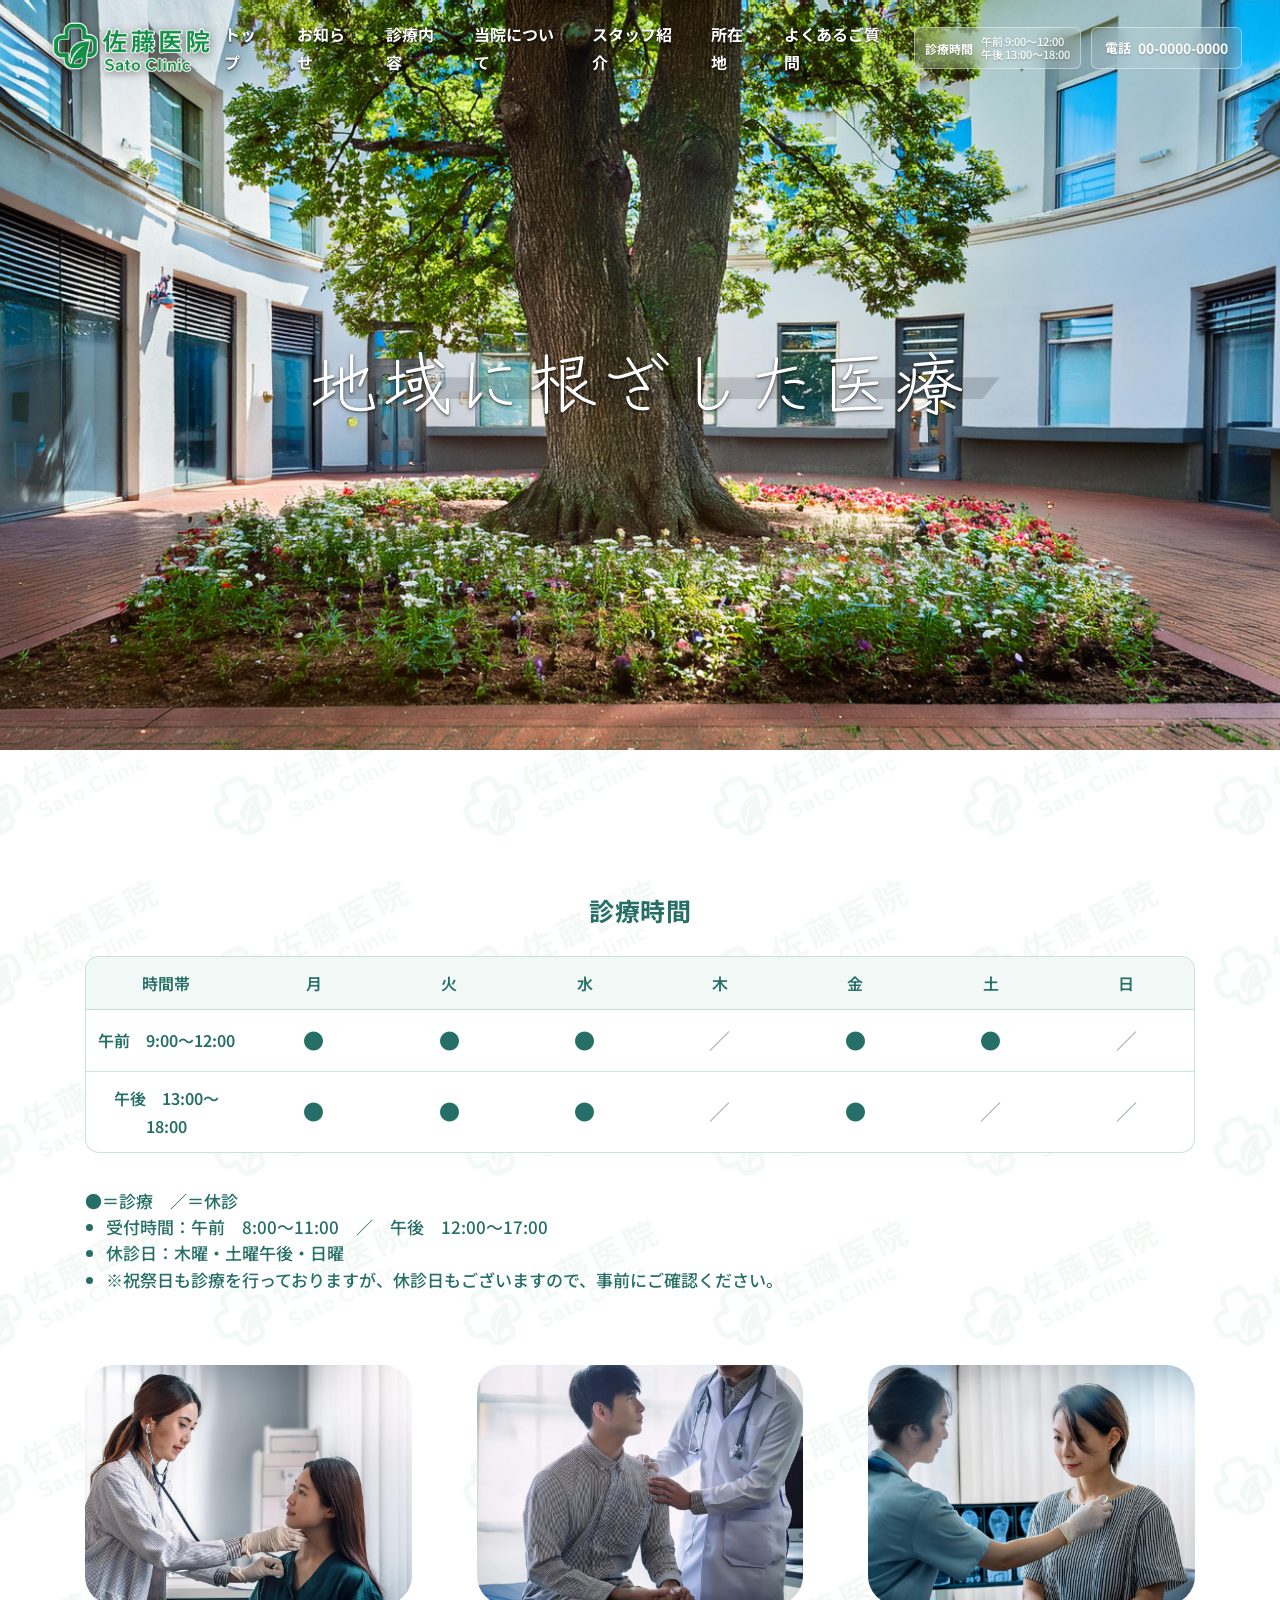
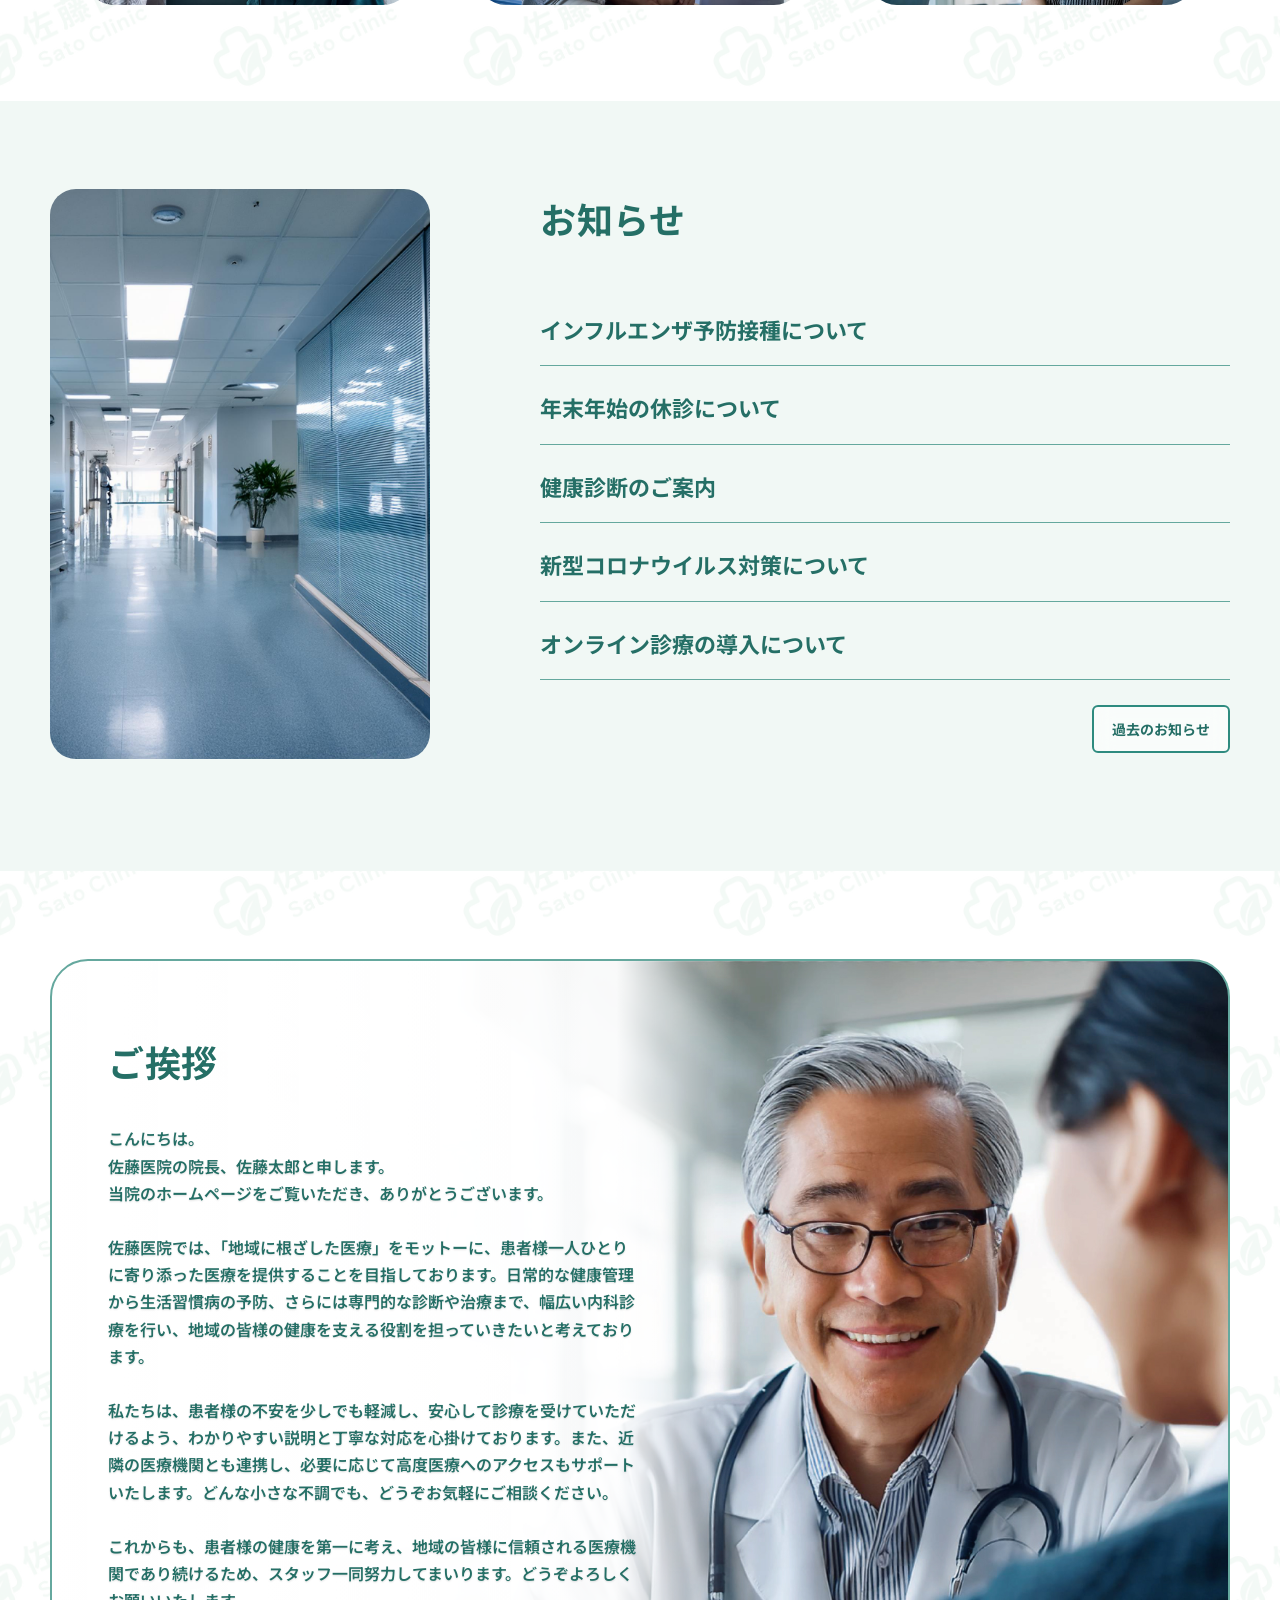
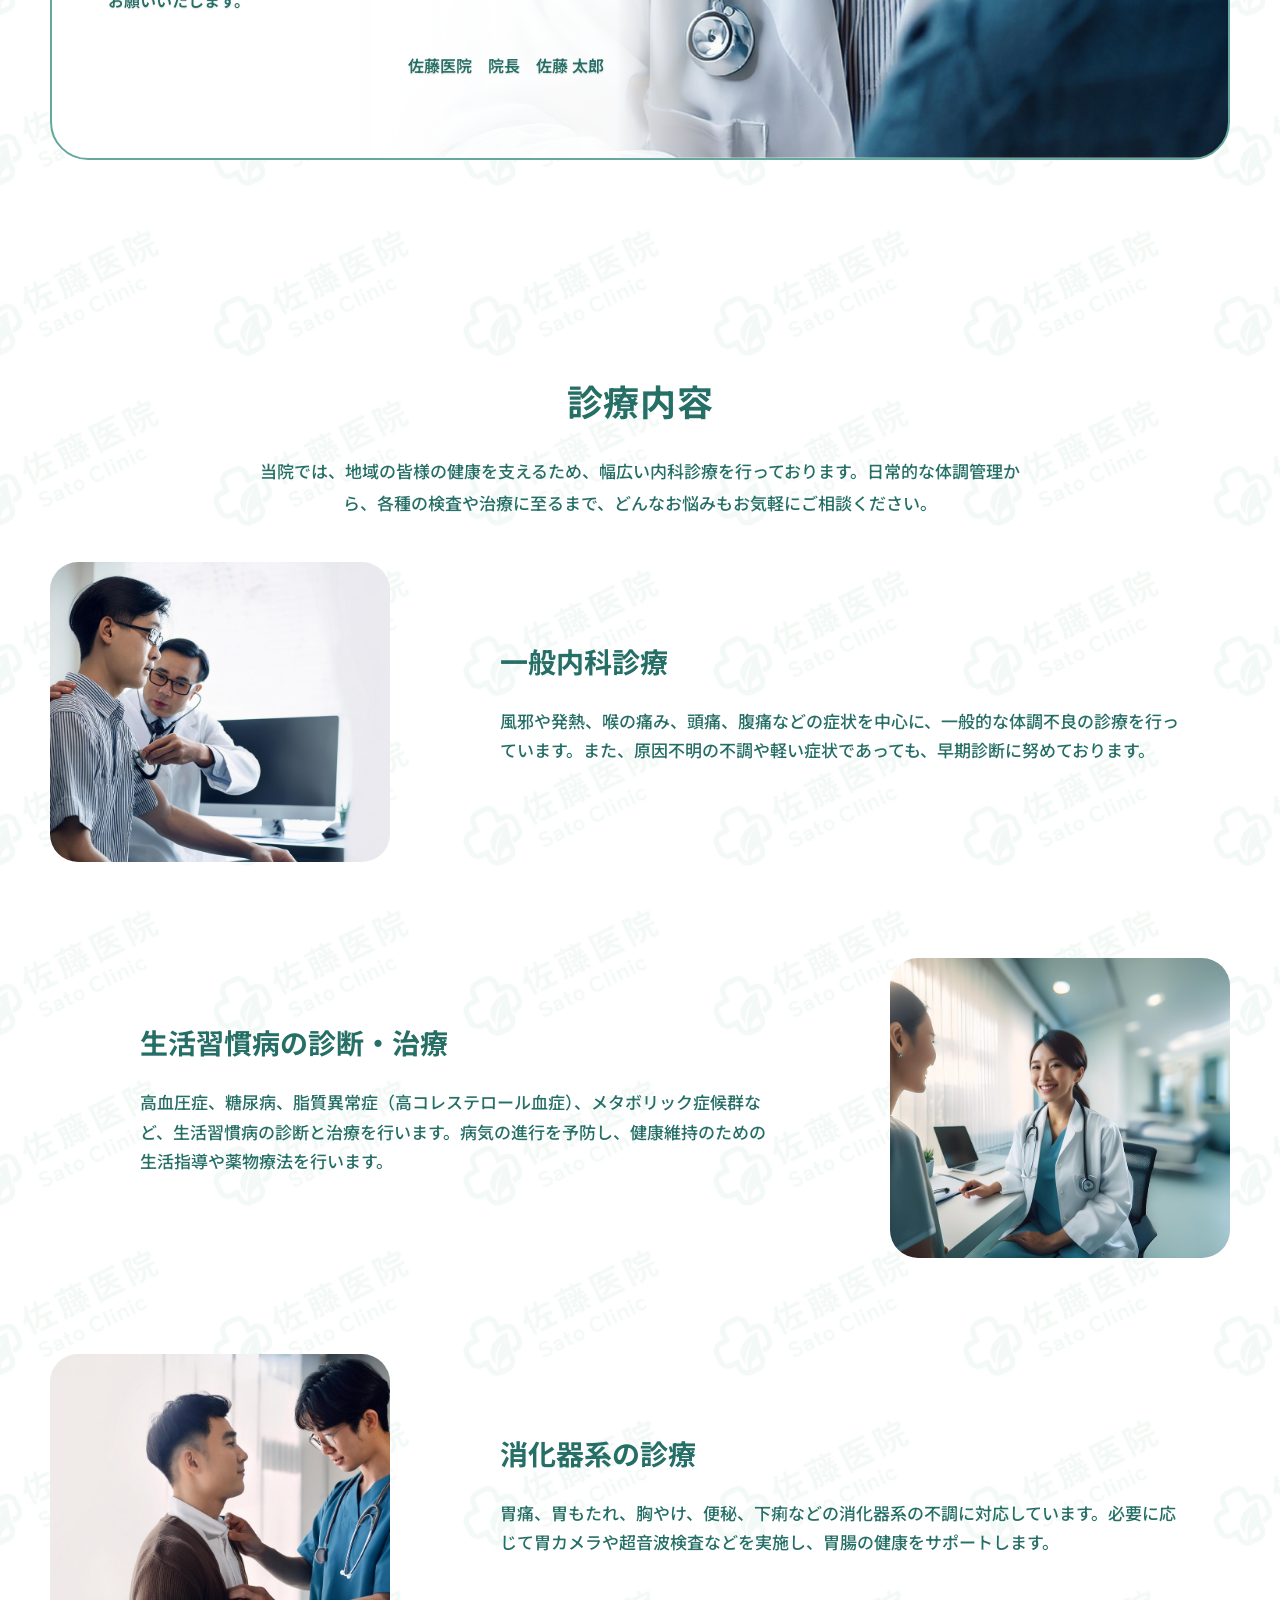
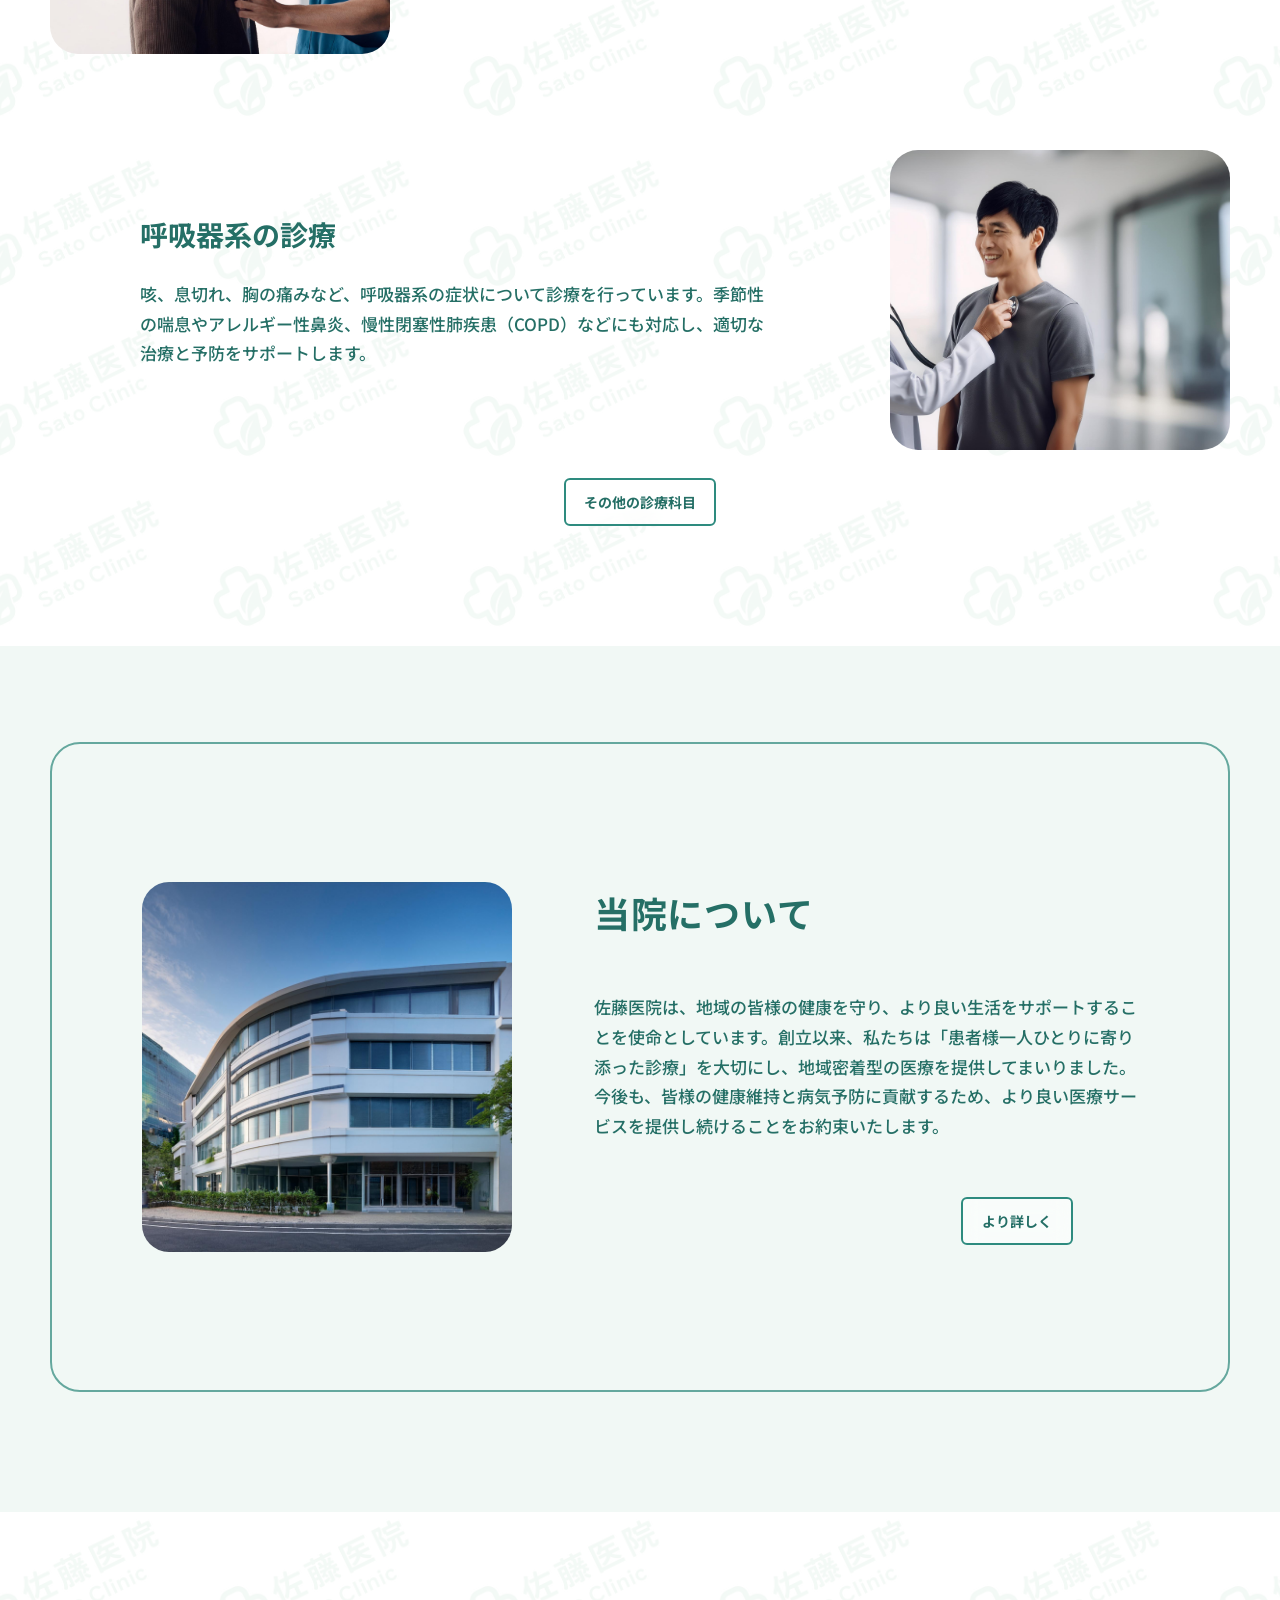
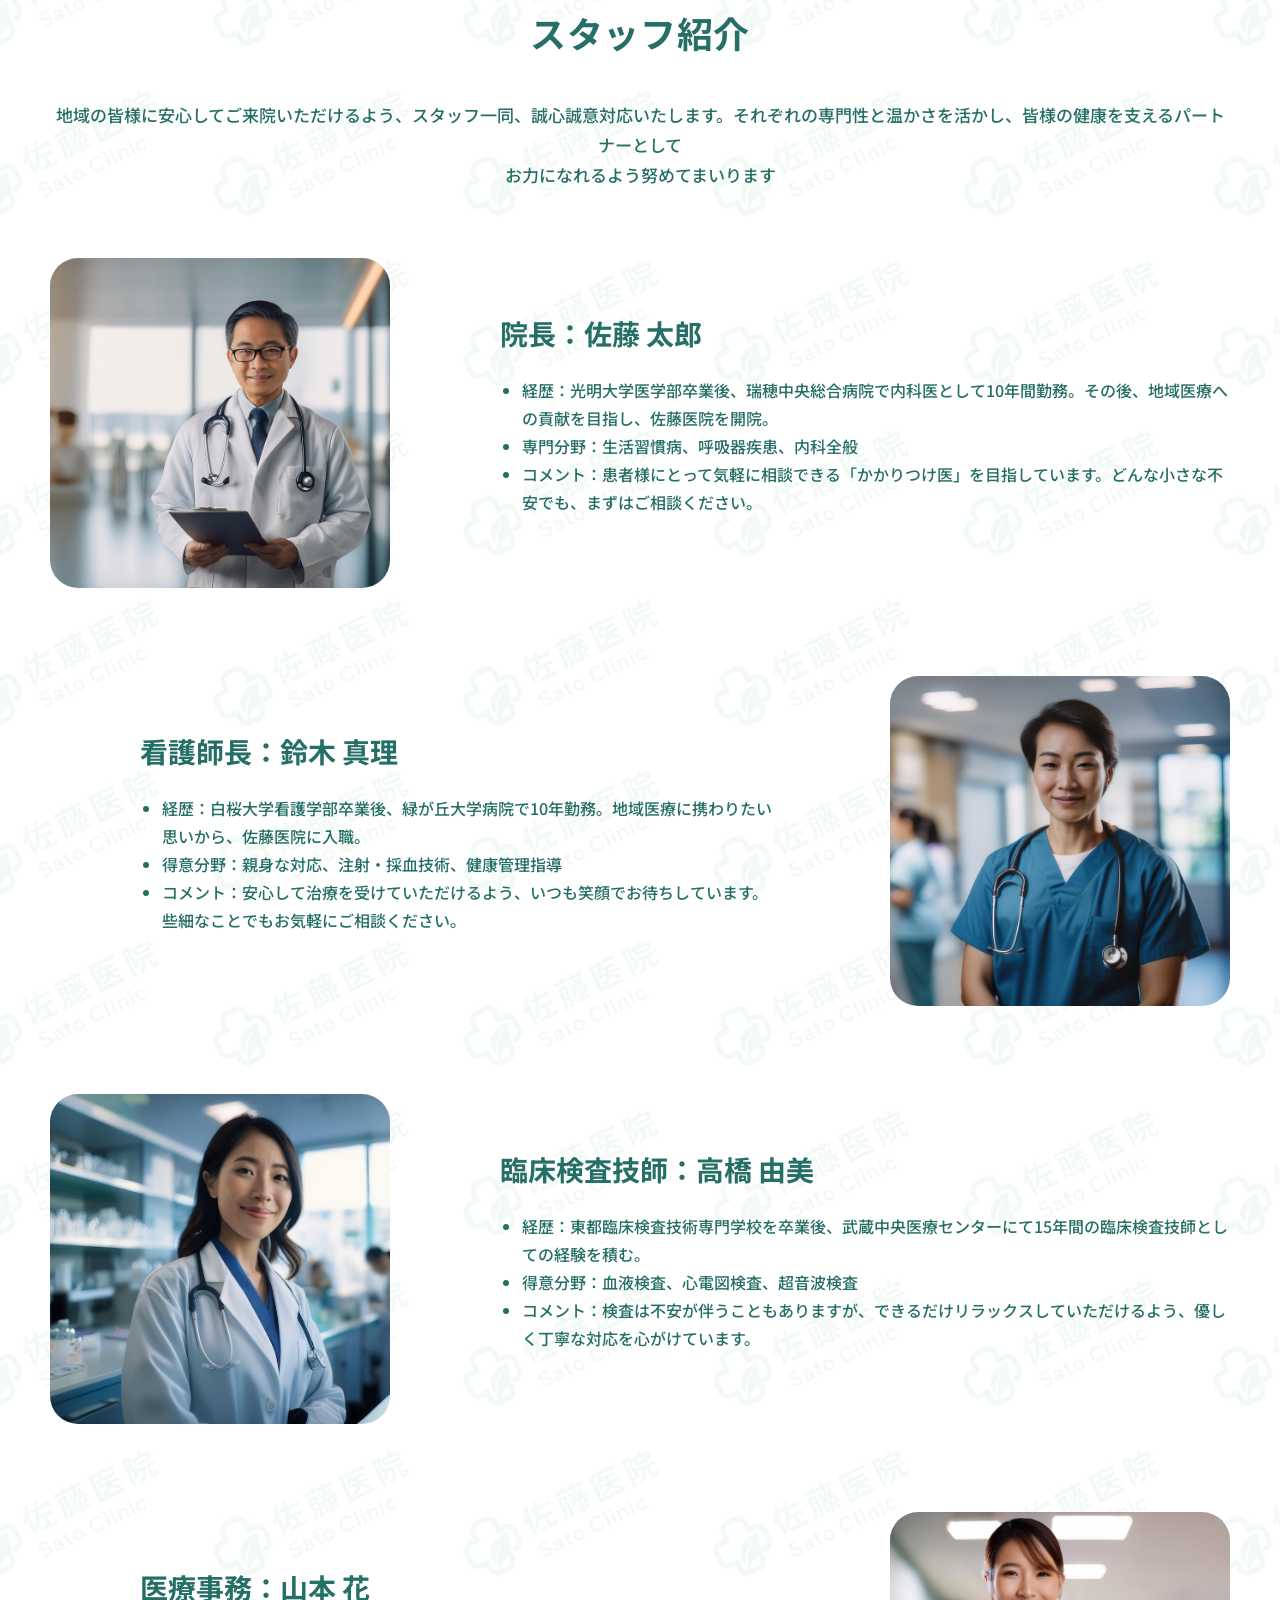
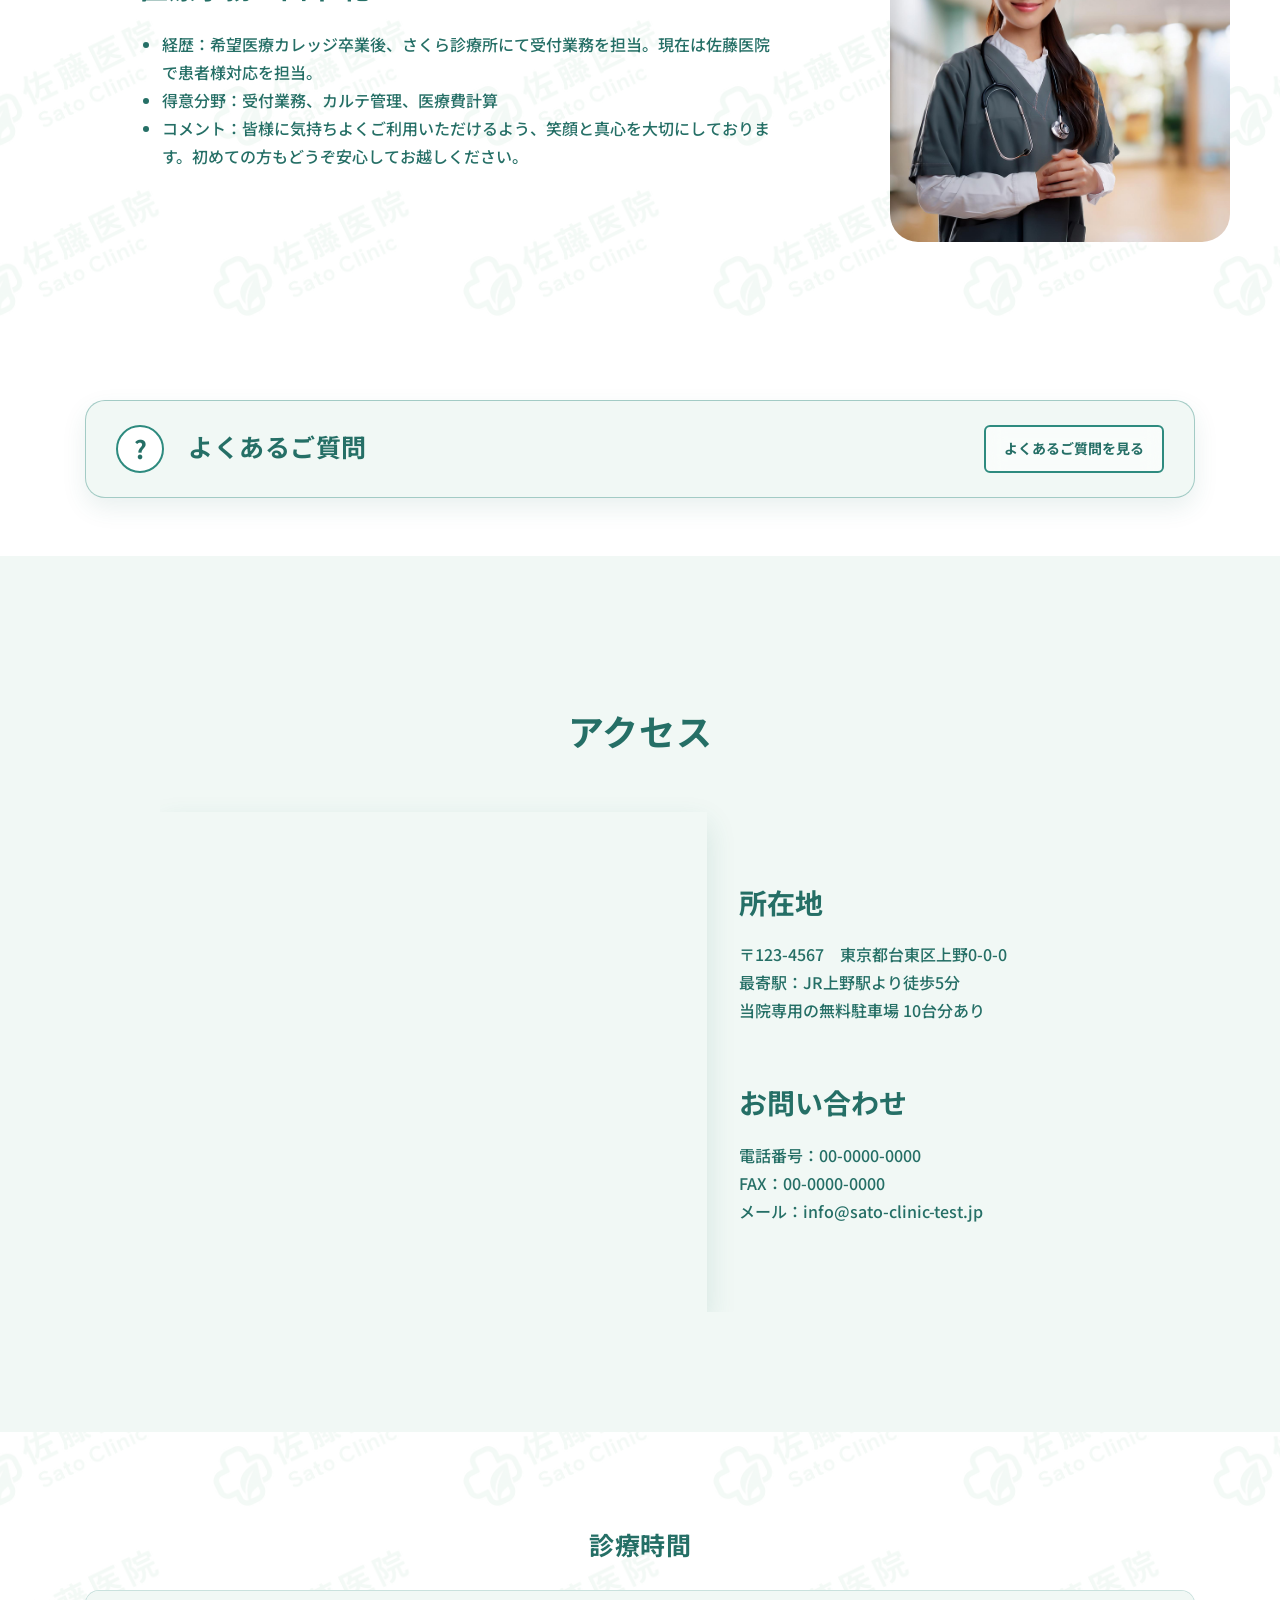
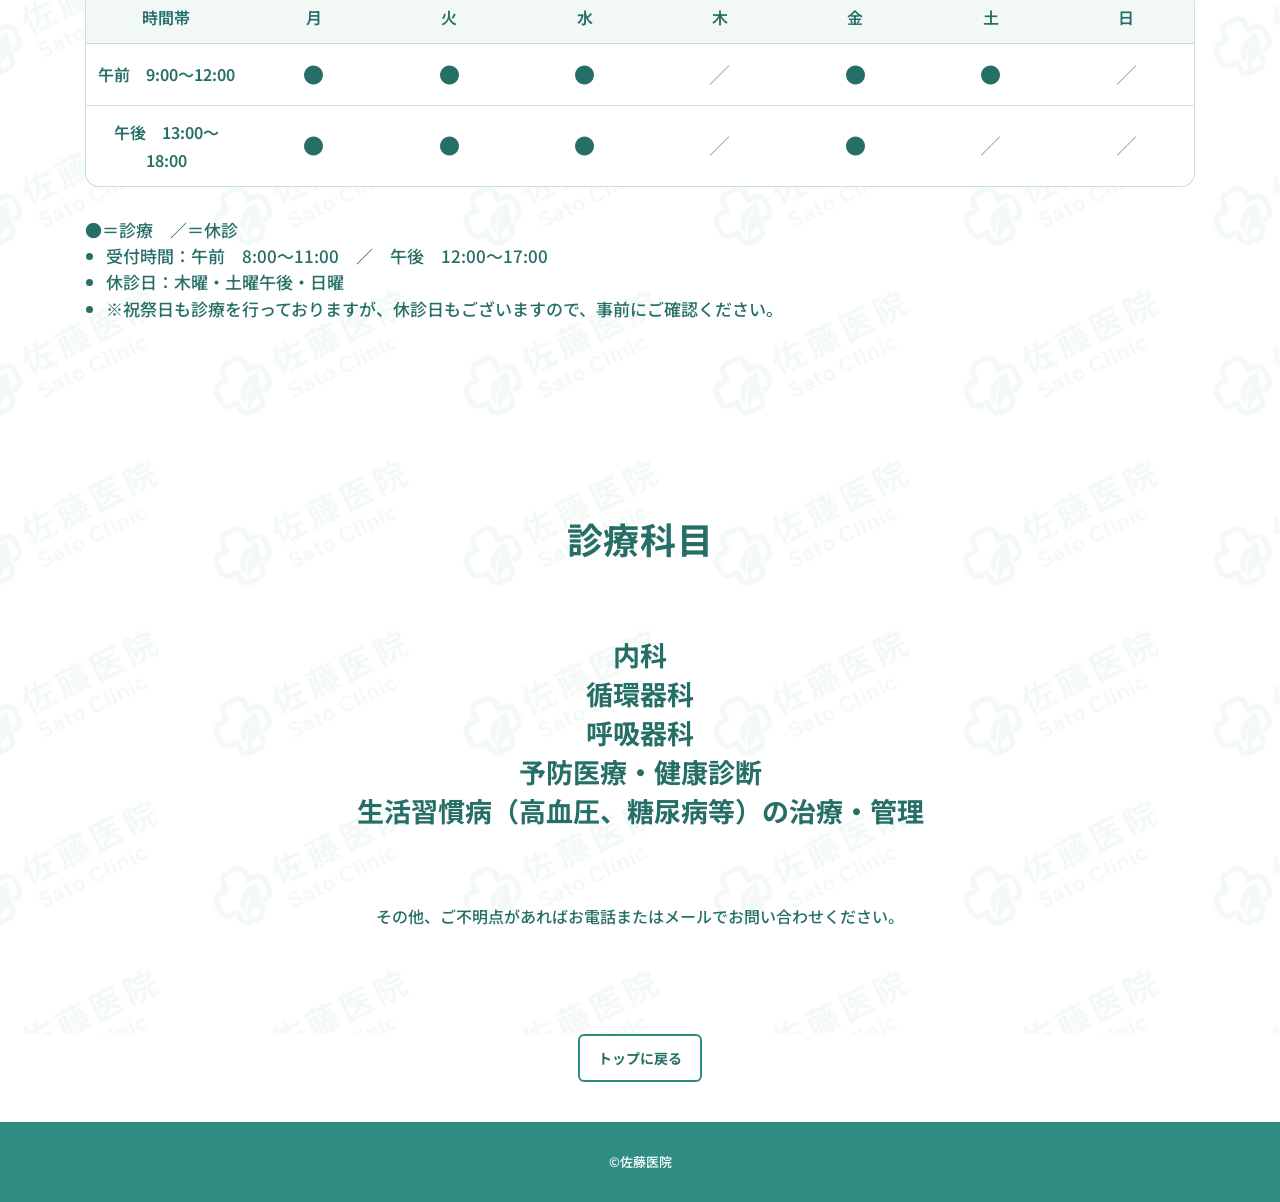
==== commit 725da2ac: "診療内容の導入文追加" ====
--- a/index.html
+++ b/index.html
@@ -115,6 +115,7 @@
       <section class="medical section-block" id="medical" aria-labelledby="medical-title">
         <div class="content wide">
           <h2 id="medical-title">診療内容</h2>
+          <p class="medical-intro">当院では、地域の皆様の健康を支えるため、幅広い内科診療を行っております。日常的な体調管理から、各種の検査や治療に至るまで、どんなお悩みもお気軽にご相談ください。</p>
           <div class="medical-carousel">
           <div class="mobile-switcher" aria-label="診療内容の切り替え">
             <button type="button" data-step="-1" aria-label="前の診療内容">‹</button>
--- a/css/style.css
+++ b/css/style.css
@@ -157,7 +157,22 @@
 
 @media (min-width: 768px) {
   .site-header nav ul { gap: 28px; }
-  .site-header nav a { font-size: 16px; }
+  .site-header nav a {
+    display: inline-block;
+    font-size: 16px;
+    transform: scale(1);
+    transform-origin: center;
+    transition: transform .2s ease-out;
+  }
+
+  .site-header nav a:hover,
+  .site-header nav a:focus-visible {
+    transform: scale(1.05);
+  }
+}
+
+@media (prefers-reduced-motion: reduce) {
+  .site-header nav a { transition: none; }
 }
 
 .header-hours:hover,
@@ -219,10 +234,10 @@
 .hero h1::before {
   position: absolute;
   z-index: -1;
-  top: calc(50% + 5px);
+  top: calc(50% + 8px);
   left: 50%;
   width: min(720px, 94%);
-  height: .38em;
+  height: .33em;
   content: "";
   background: rgba(0, 0, 0, var(--hero-copy-overlay-opacity));
   clip-path: polygon(7% 0, 100% 0, 97.5% 100%, 3.5% 100%);
@@ -877,6 +892,14 @@
 .medical { padding: 96px 0 120px; }
 .medical > .content > h2 { margin-bottom: 64px; }
 
+.medical-intro {
+  max-width: 760px;
+  margin: -34px auto 42px;
+  font-size: 17px;
+  line-height: 1.9;
+  text-align: center;
+}
+
 .medical-row,
 .staff-row {
   display: grid;
@@ -890,6 +913,8 @@
 .staff-carousel {
   display: contents;
 }
+
+.carousel-clone { display: none !important; }
 
 .medical-more {
   margin-top: 28px;
@@ -1223,8 +1248,8 @@
 
   .hero h1::before {
     width: calc(100% - 20px);
-    height: .38em;
-    top: calc(50% + 4px);
+    height: .33em;
+    top: calc(50% + 7px);
   }
 
   .hours { padding: 48px 0 56px; }
@@ -1592,6 +1617,14 @@
   .medical { padding: 56px 0 72px; }
   .medical > .content > h2 { margin-bottom: 42px; }
 
+  .medical-intro {
+    width: 100%;
+    margin: -16px auto 28px;
+    font-size: 15px;
+    line-height: 1.9;
+    text-align: left;
+  }
+
   .medical-carousel,
   .staff-carousel {
     display: block;
@@ -1607,6 +1640,8 @@
     width: 100%;
     will-change: transform;
   }
+
+  .carousel-track > .carousel-clone { display: block !important; }
 
   .mobile-switcher {
     display: flex;
@@ -1658,15 +1693,7 @@
 
   .medical-item > summary,
   .staff-item > summary {
-    display: grid;
-    grid-template-columns: 64px minmax(0, 1fr) 20px;
-    gap: 12px;
-    align-items: center;
-    min-height: 86px;
-    padding: 10px 12px;
-    color: var(--green);
-    cursor: pointer;
-    list-style: none;
+    display: none;
   }
 
   .medical-item > summary::-webkit-details-marker,
@@ -1720,11 +1747,11 @@
     white-space: nowrap;
   }
 
-  .medical-item:not([open]) > .medical-row,
-  .staff-item:not([open]) > .staff-row { display: none; }
-
-  .medical-item[open] > .medical-row,
-  .staff-item[open] > .staff-row { padding: 0 12px 16px; }
+  .medical-item > .medical-row,
+  .staff-item > .staff-row {
+    display: flex;
+    padding: 0 12px 16px;
+  }
 
   .staff-item summary img[src*="sato_taro.jpg"] { object-position: 75% center; }
   .staff-item summary img[src*="suzuki_mari.jpg"] { object-position: right center; }
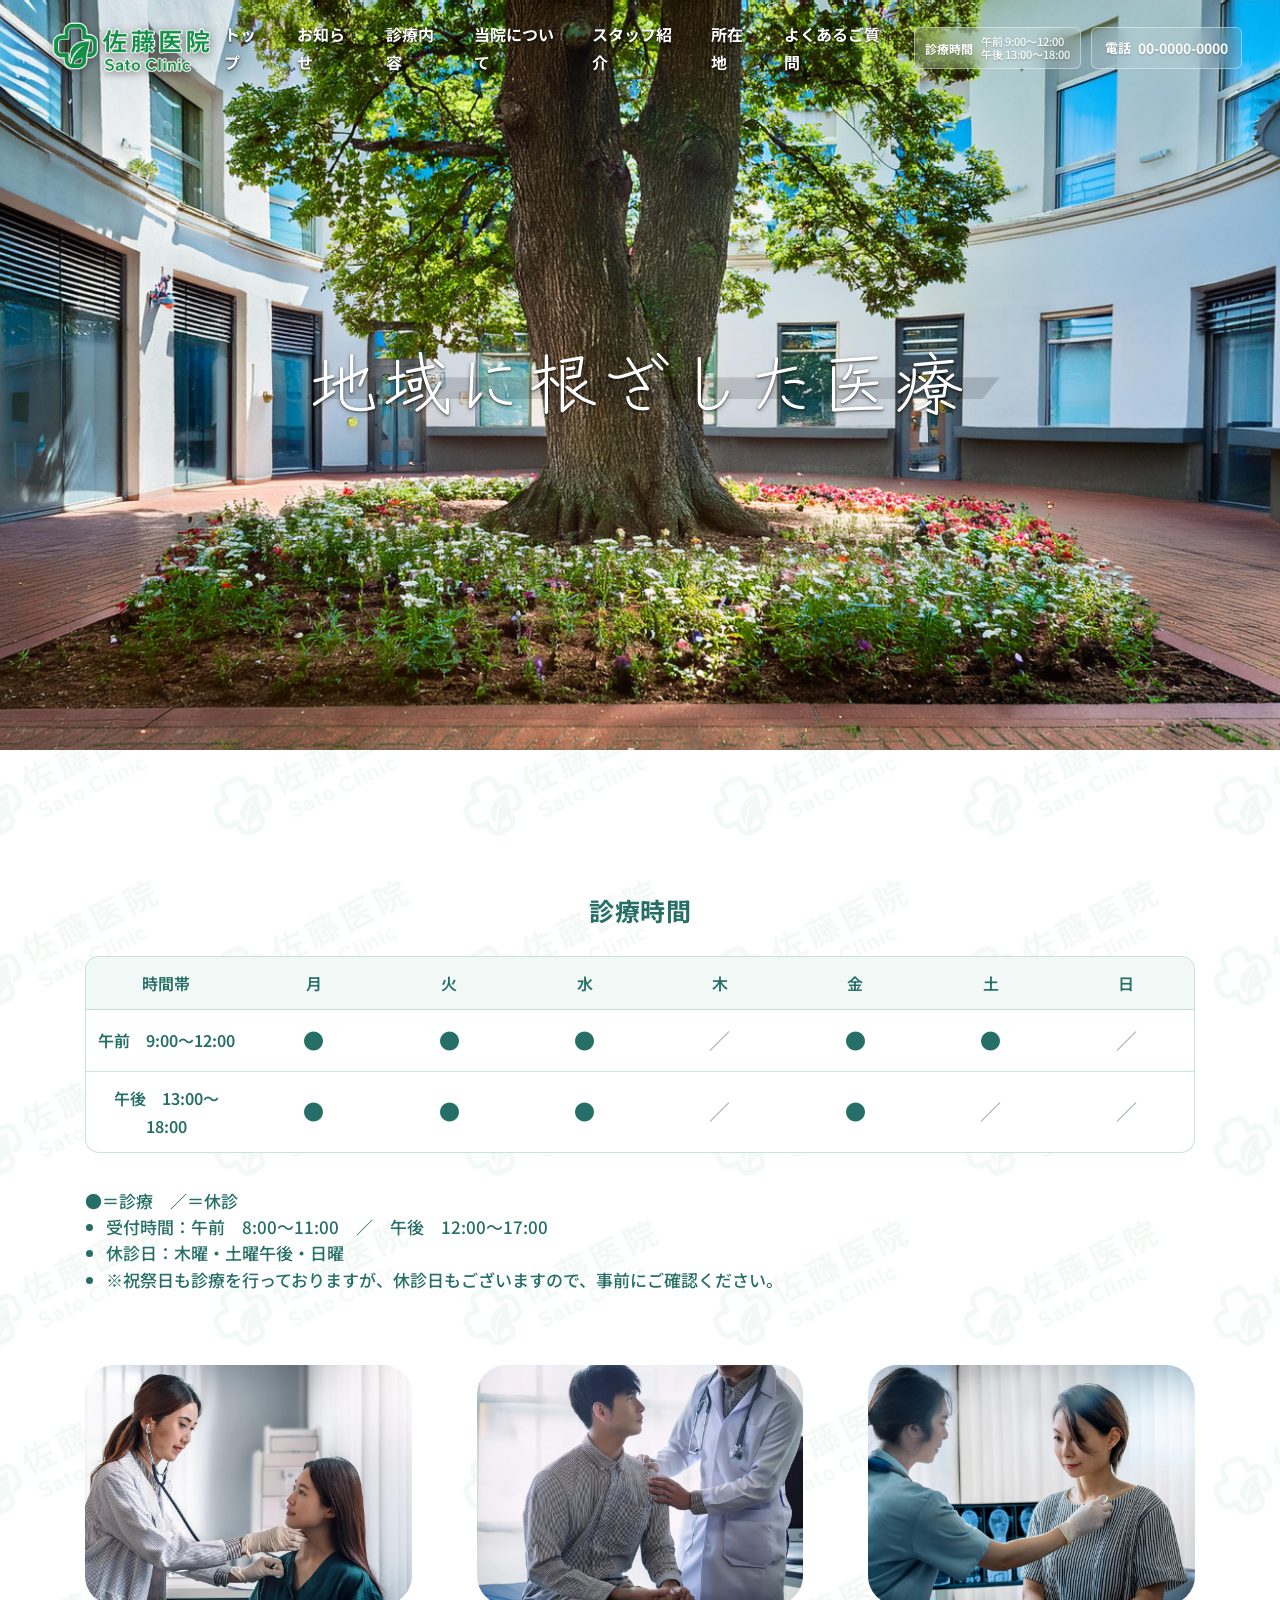
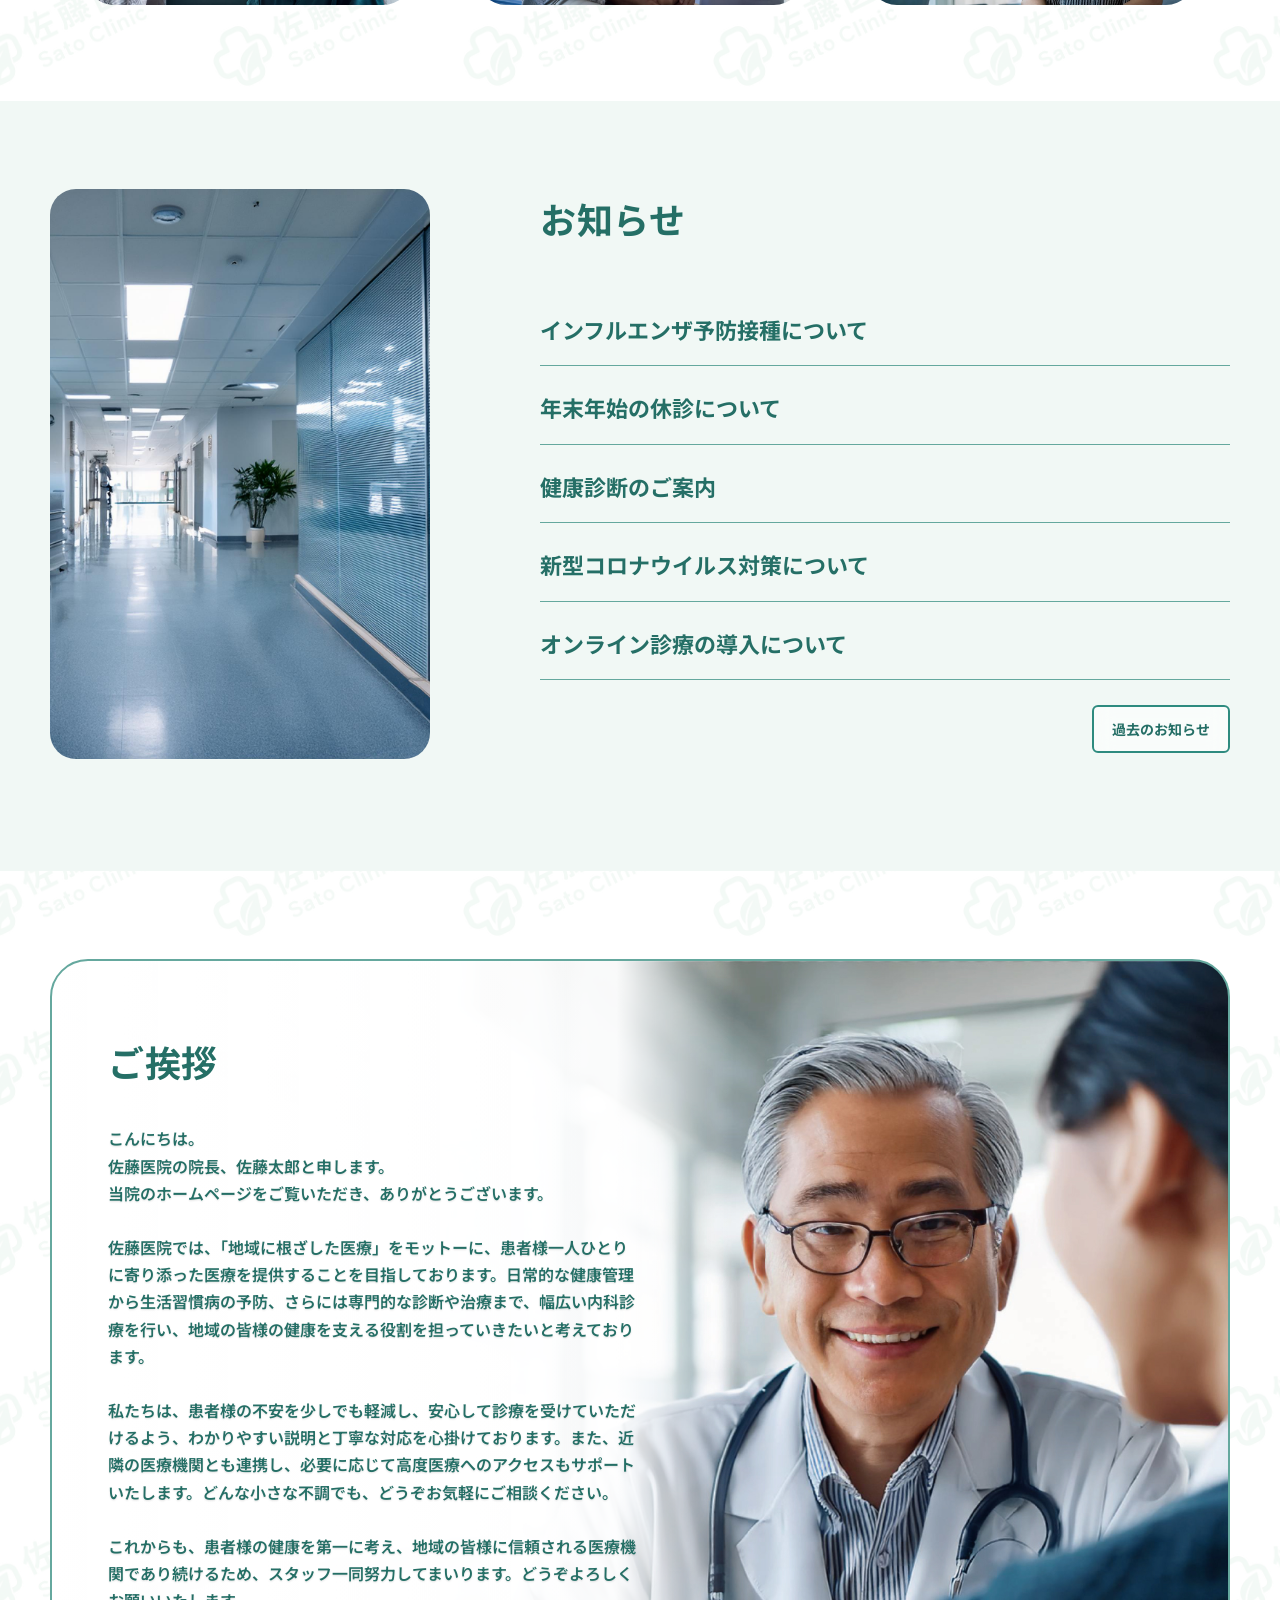
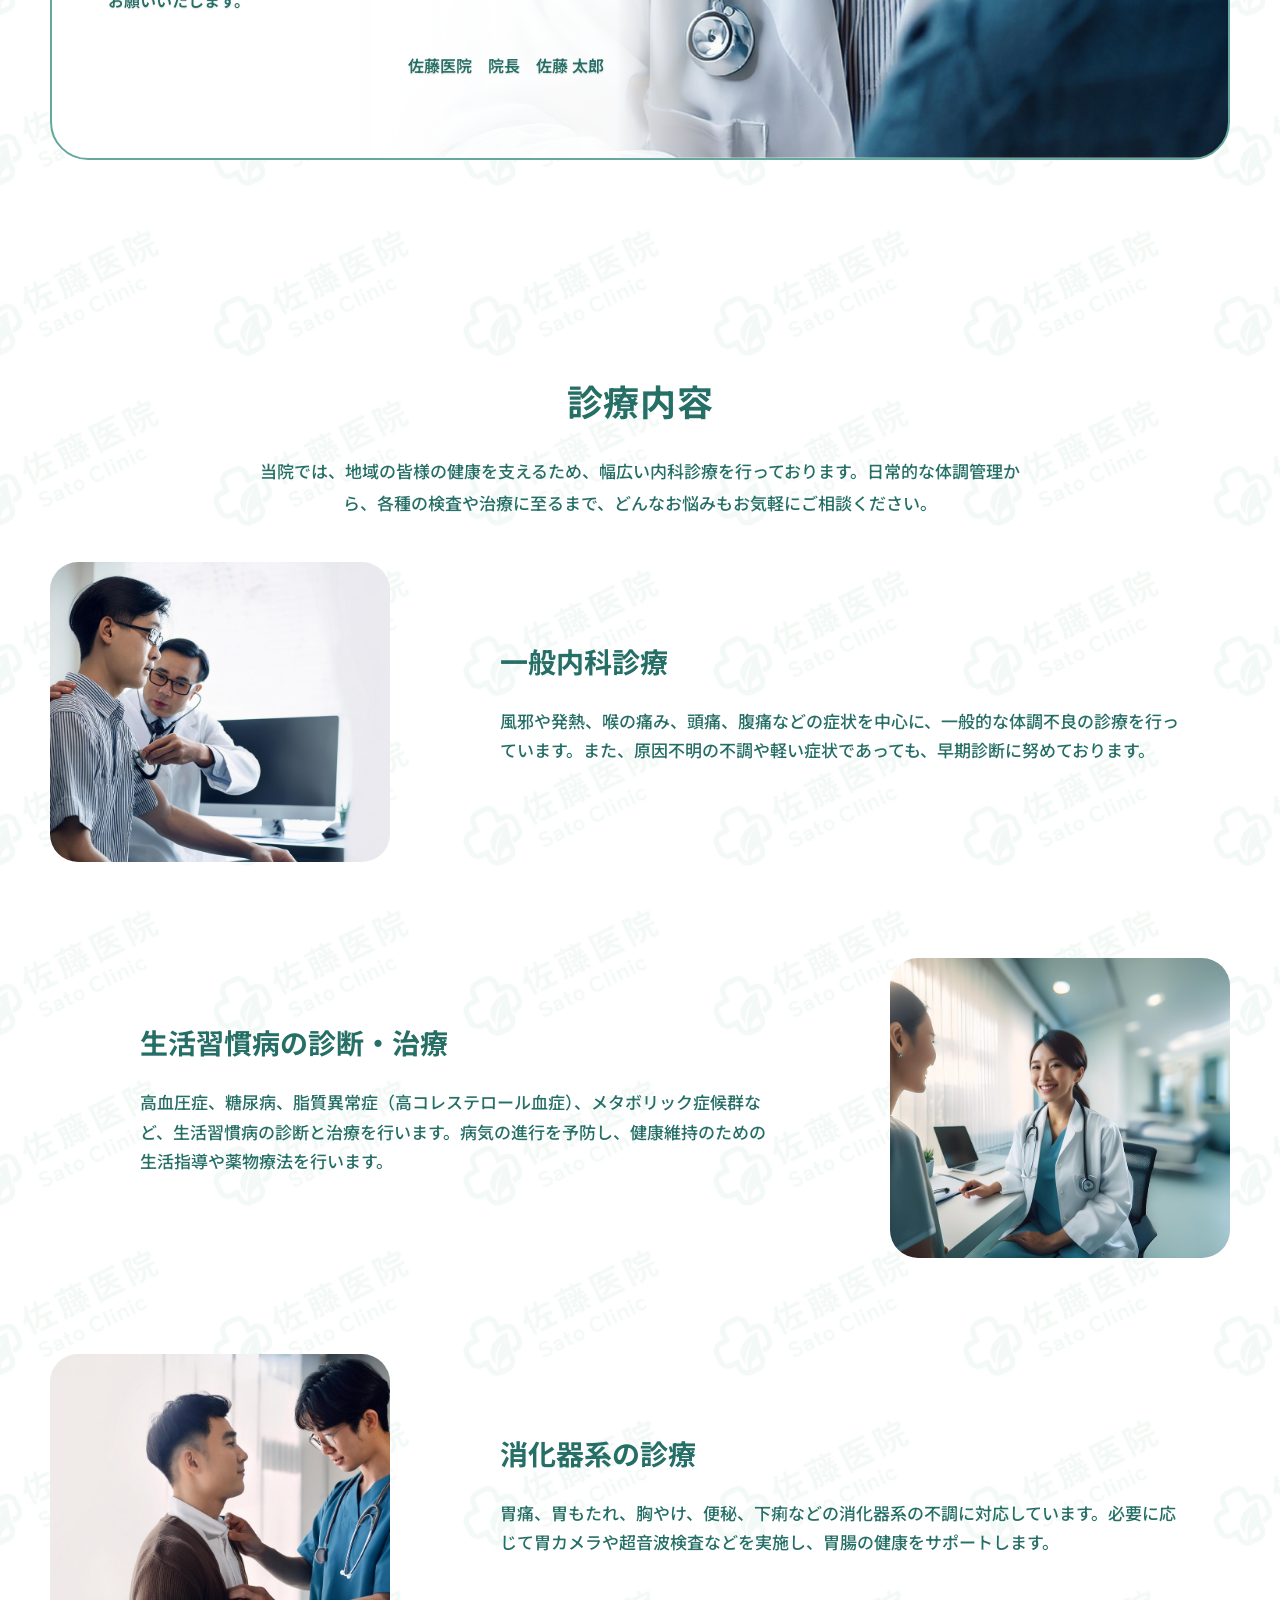
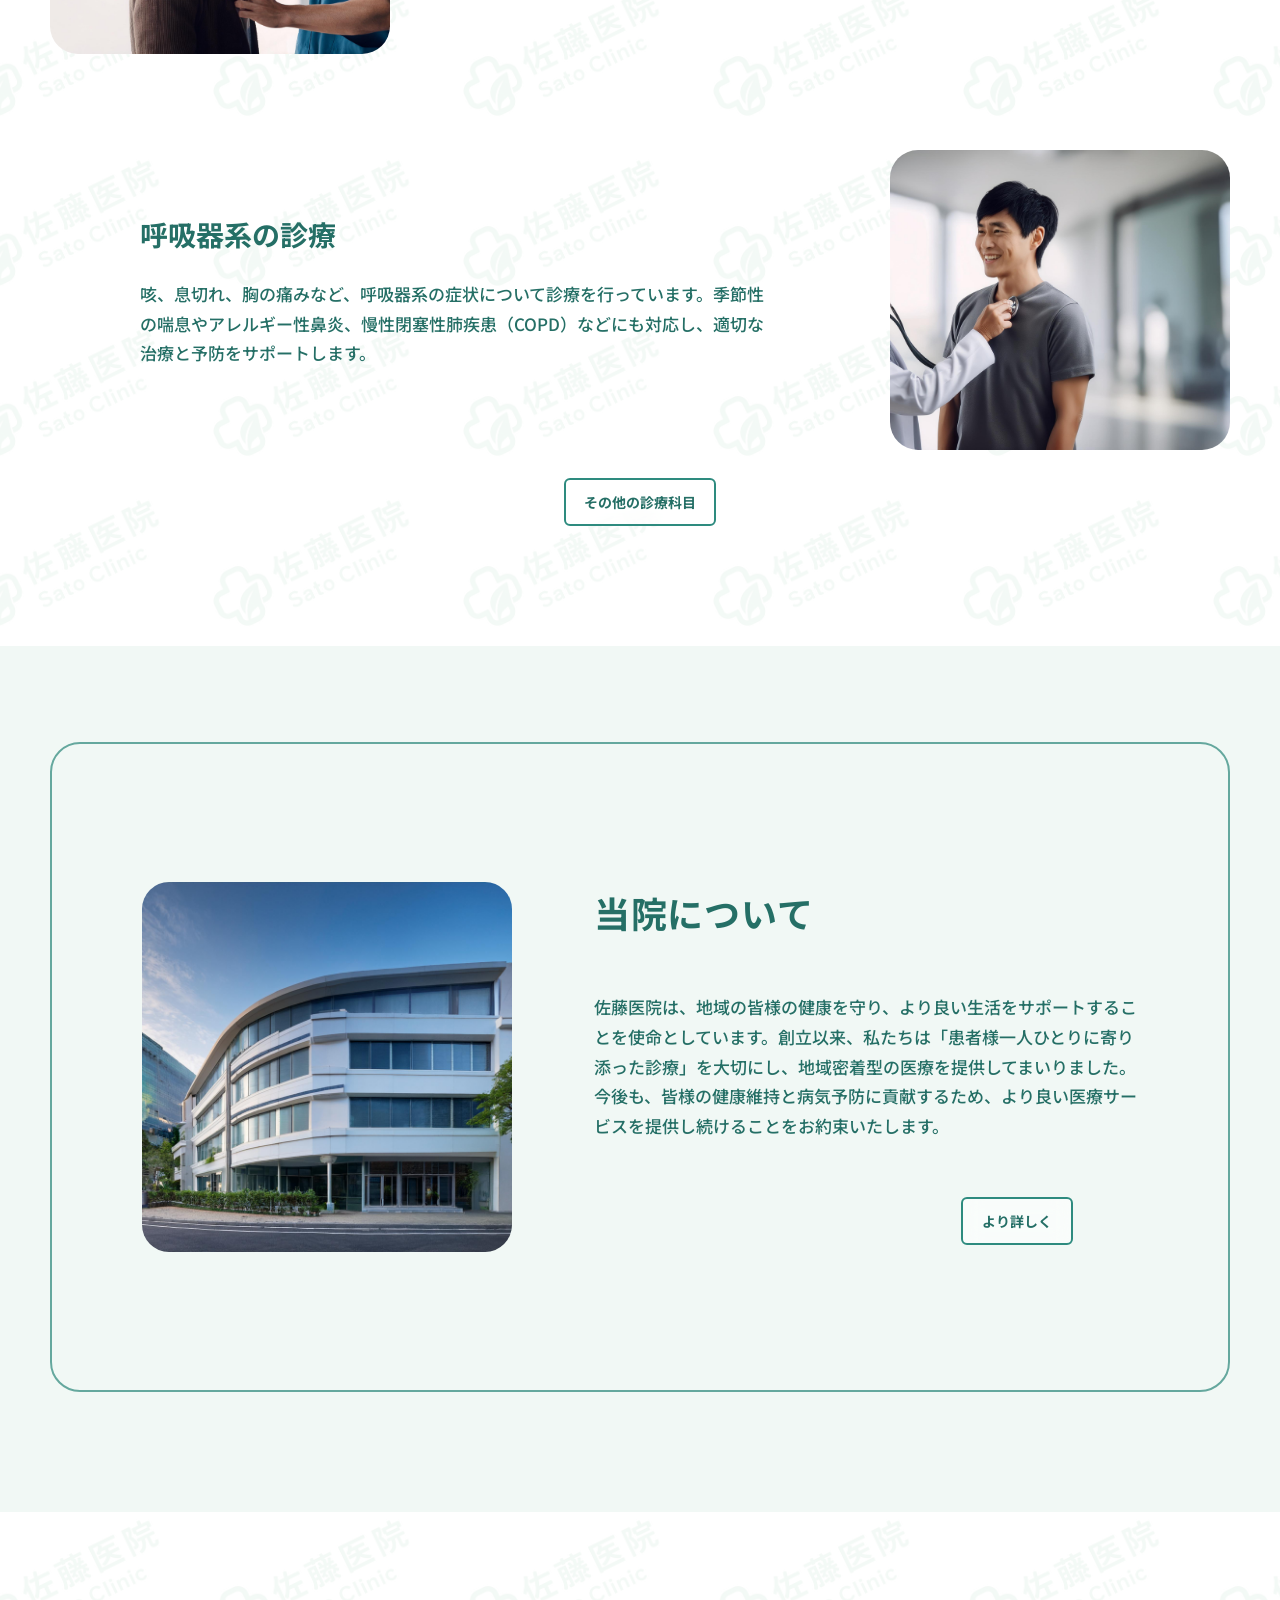
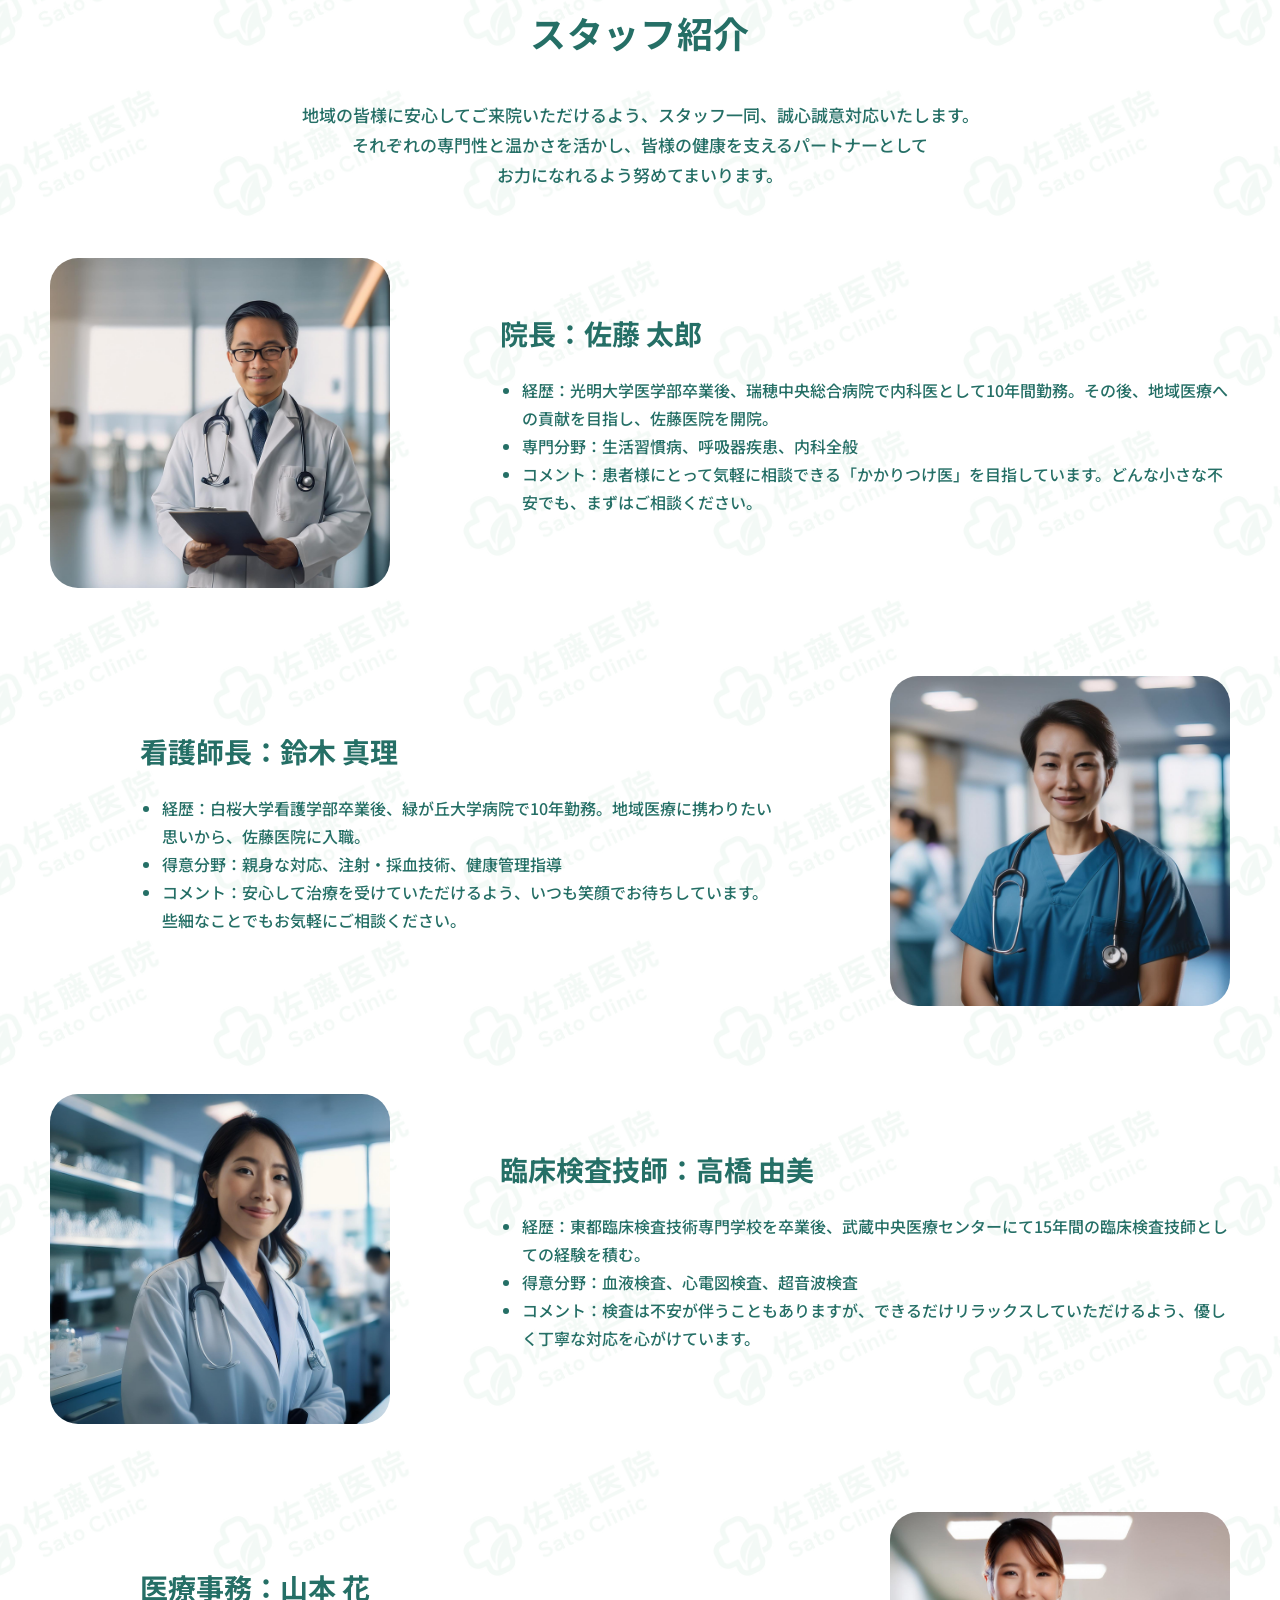
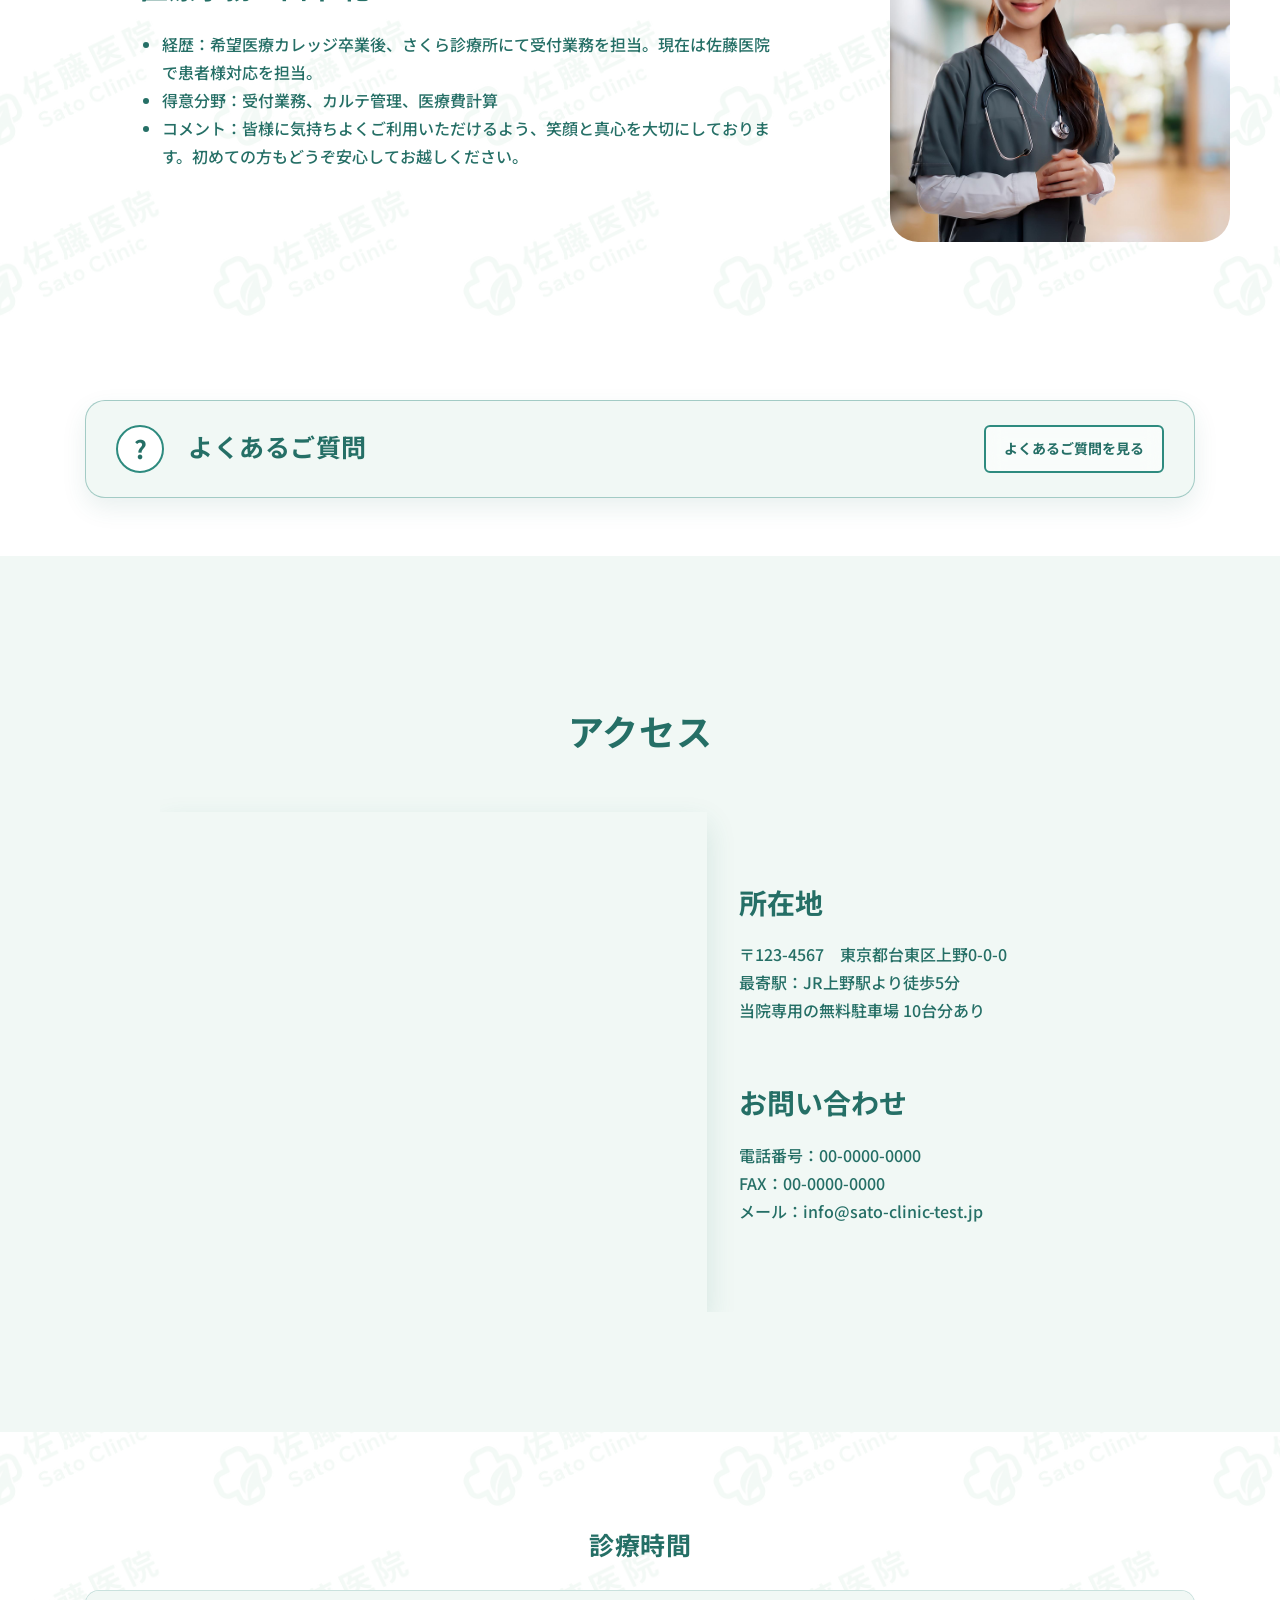
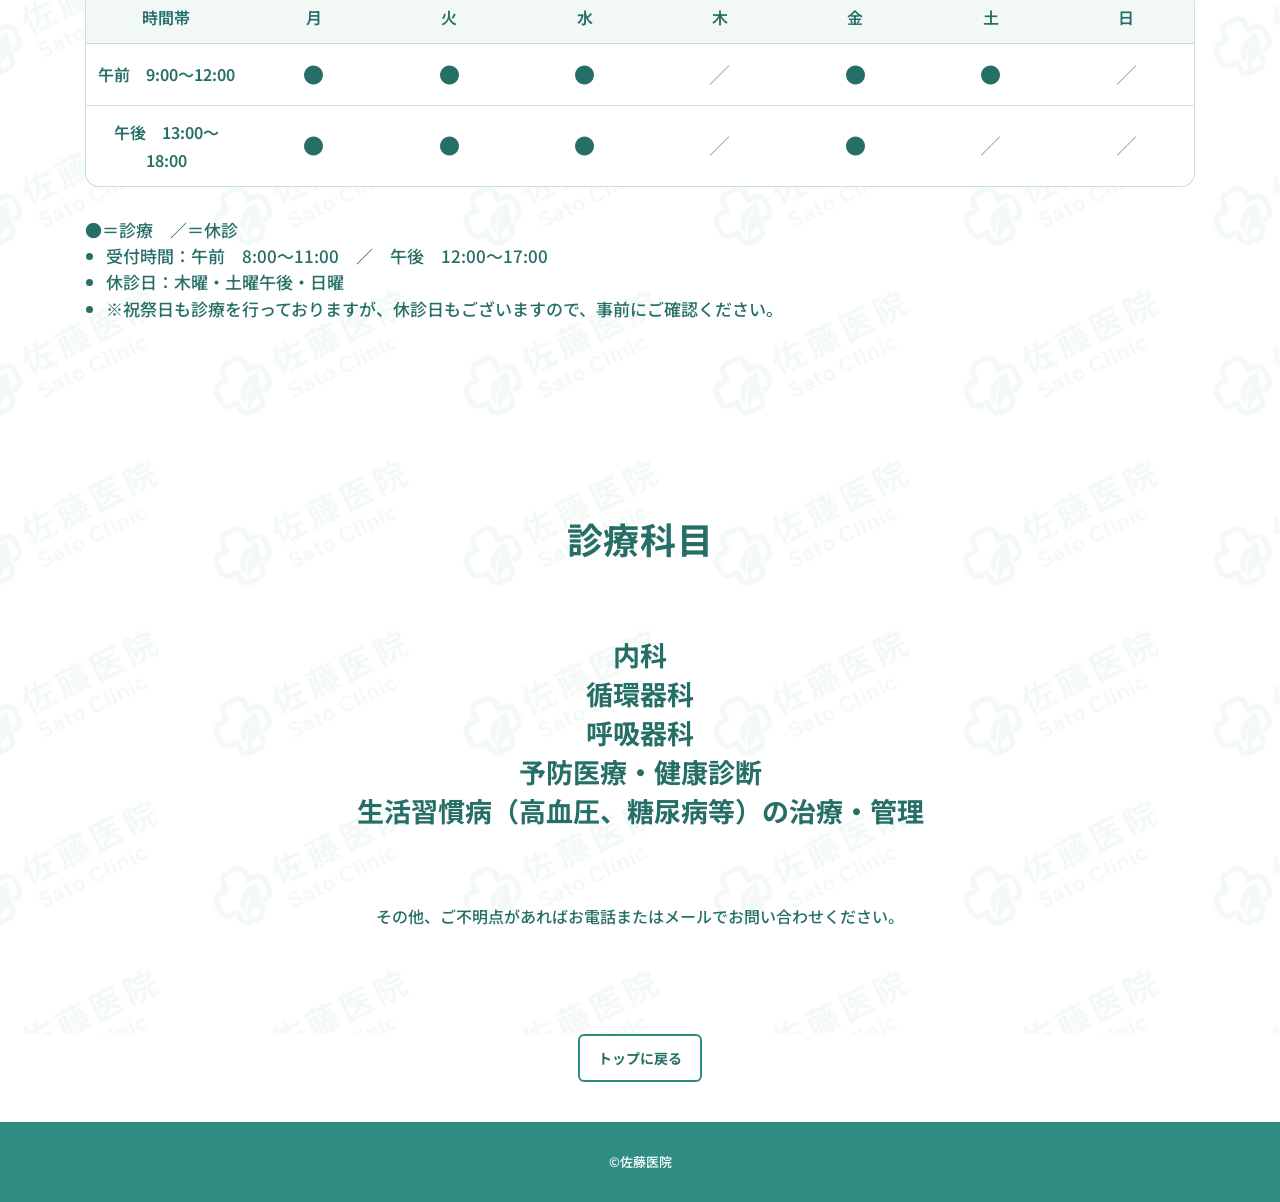
==== commit 64ea82f8: "診療科目の導入文のついか スタッフ紹介の句読点修正　改行の調整" ====
--- a/index.html
+++ b/index.html
@@ -74,16 +74,16 @@
             </ul>
           </div>
           <div class="patient-gallery" aria-label="診療風景">
-            <img src="./assets/Patient_Image/patient_3.jpg" alt="患者様を診察する医師">
-            <img src="./assets/Patient_Image/patient_2.jpg" alt="患者様の胸部を診察する医師">
-            <img src="./assets/Patient_Image/patient_4.jpg" alt="患者様を診察する医療スタッフ">
+            <img src="./assets/Patient_Image/patient_3.jpg" alt="患者様を診察する医師" loading="lazy">
+            <img src="./assets/Patient_Image/patient_2.jpg" alt="患者様の胸部を診察する医師" loading="lazy">
+            <img src="./assets/Patient_Image/patient_4.jpg" alt="患者様を診察する医療スタッフ" loading="lazy">
           </div>
         </div>
       </section>
 
       <section class="news section-block" id="news" aria-labelledby="news-title">
         <div class="news-layout content wide">
-          <img class="news-photo" src="./assets/Hospital_Exterior/hospital_5.jpg" alt="佐藤医院の明るい廊下">
+          <img class="news-photo" src="./assets/Hospital_Exterior/hospital_5.jpg" alt="佐藤医院の明るい廊下" loading="lazy">
           <div class="news-body">
             <h2 id="news-title">お知らせ</h2>
             <ul class="news-list">
@@ -100,7 +100,7 @@
 
       <section class="greeting section-block" aria-labelledby="greeting-title">
         <div class="greeting-card content wide">
-          <img class="greeting-photo" src="./assets/Doctor_Image/firstView.jpg" alt="佐藤医院の院長">
+            <img class="greeting-photo" src="./assets/Doctor_Image/firstView.jpg" alt="佐藤医院の院長" loading="lazy">
           <div class="greeting-copy">
             <h2 id="greeting-title">ご挨拶</h2>
             <p>こんにちは。<br>佐藤医院の院長、佐藤太郎と申します。<br>当院のホームページをご覧いただき、ありがとうございます。</p>
@@ -124,31 +124,31 @@
           </div>
           <div class="carousel-track">
           <details open class="medical-item" data-card="medical-1">
-            <summary><img src="./assets/Medical_Image/medical_5.jpg" alt=""><span><strong>一般内科診療</strong><small>風邪や発熱など、身近な体調不良を診療します。</small></span></summary>
+            <summary><img src="./assets/Medical_Image/medical_5.jpg" alt="" loading="lazy"><span><strong>一般内科診療</strong><small>風邪や発熱など、身近な体調不良を診療します。</small></span></summary>
           <div class="medical-row image-left">
-            <img src="./assets/Medical_Image/medical_5.jpg" alt="一般内科の診療風景">
+            <img src="./assets/Medical_Image/medical_5.jpg" alt="一般内科の診療風景" loading="lazy">
             <div><h3>一般内科診療</h3><p>風邪や発熱、喉の痛み、頭痛、腹痛などの症状を中心に、一般的な体調不良の診療を行っています。また、原因不明の不調や軽い症状であっても、早期診断に努めております。</p></div>
           </div>
           </details>
           <details open class="medical-item" data-card="medical-2">
-            <summary><img src="./assets/Medical_Image/medical_4.jpg" alt=""><span><strong>生活習慣病の診断・治療</strong><small>高血圧や糖尿病などの診断・治療を行います。</small></span></summary>
+            <summary><img src="./assets/Medical_Image/medical_4.jpg" alt="" loading="lazy"><span><strong>生活習慣病の診断・治療</strong><small>高血圧や糖尿病などの診断・治療を行います。</small></span></summary>
           <div class="medical-row image-right">
             <div><h3>生活習慣病の診断・治療</h3><p>高血圧症、糖尿病、脂質異常症（高コレステロール血症）、メタボリック症候群など、生活習慣病の診断と治療を行います。病気の進行を予防し、健康維持のための生活指導や薬物療法を行います。</p></div>
-            <img src="./assets/Medical_Image/medical_4.jpg" alt="生活習慣病について相談する患者様">
+            <img src="./assets/Medical_Image/medical_4.jpg" alt="生活習慣病について相談する患者様" loading="lazy">
           </div>
           </details>
           <details open class="medical-item" data-card="medical-3">
-            <summary><img src="./assets/Medical_Image/medical_6.jpg" alt=""><span><strong>消化器系の診療</strong><small>胃腸の不調や腹部症状に対応しています。</small></span></summary>
+            <summary><img src="./assets/Medical_Image/medical_6.jpg" alt="" loading="lazy"><span><strong>消化器系の診療</strong><small>胃腸の不調や腹部症状に対応しています。</small></span></summary>
           <div class="medical-row image-left">
-            <img src="./assets/Medical_Image/medical_6.jpg" alt="消化器系の診療風景">
+            <img src="./assets/Medical_Image/medical_6.jpg" alt="消化器系の診療風景" loading="lazy">
             <div><h3>消化器系の診療</h3><p>胃痛、胃もたれ、胸やけ、便秘、下痢などの消化器系の不調に対応しています。必要に応じて胃カメラや超音波検査などを実施し、胃腸の健康をサポートします。</p></div>
           </div>
           </details>
           <details open class="medical-item" data-card="medical-4">
-            <summary><img src="./assets/Medical_Image/medical_10.jpg" alt=""><span><strong>呼吸器系の診療</strong><small>咳や息切れなどの呼吸器症状を診療します。</small></span></summary>
+            <summary><img src="./assets/Medical_Image/medical_10.jpg" alt="" loading="lazy"><span><strong>呼吸器系の診療</strong><small>咳や息切れなどの呼吸器症状を診療します。</small></span></summary>
           <div class="medical-row image-right last">
             <div><h3>呼吸器系の診療</h3><p>咳、息切れ、胸の痛みなど、呼吸器系の症状について診療を行っています。季節性の喘息やアレルギー性鼻炎、慢性閉塞性肺疾患（COPD）などにも対応し、適切な治療と予防をサポートします。</p></div>
-            <div class="medical-photo-wrap"><img src="./assets/Medical_Image/medical_10.jpg" alt="呼吸器系の診察を受ける患者様"></div>
+            <div class="medical-photo-wrap"><img src="./assets/Medical_Image/medical_10.jpg" alt="呼吸器系の診察を受ける患者様" loading="lazy"></div>
           </div>
           </details>
           </div>
@@ -159,7 +159,7 @@
 
       <section class="about section-block" id="about" aria-labelledby="about-title">
         <div class="about-card content wide">
-          <img src="./assets/Hospital_Exterior/hospital_1.jpg" alt="佐藤医院の外観">
+          <img src="./assets/Hospital_Exterior/hospital_1.jpg" alt="佐藤医院の外観" loading="lazy">
           <div class="about-copy">
             <h2 id="about-title">当院について</h2>
             <p>佐藤医院は、地域の皆様の健康を守り、より良い生活をサポートすることを使命としています。創立以来、私たちは「患者様一人ひとりに寄り添った診療」を大切にし、地域密着型の医療を提供してまいりました。今後も、皆様の健康維持と病気予防に貢献するため、より良い医療サービスを提供し続けることをお約束いたします。</p>
@@ -171,7 +171,7 @@
       <section class="staff section-block" id="staff" aria-labelledby="staff-title">
         <div class="content wide">
           <h2 id="staff-title">スタッフ紹介</h2>
-          <p class="staff-intro">地域の皆様に安心してご来院いただけるよう、スタッフ一同、誠心誠意対応いたします。それぞれの専門性と温かさを活かし、皆様の健康を支えるパートナーとして<br>お力になれるよう努めてまいります</p>
+          <p class="staff-intro">地域の皆様に安心してご来院いただけるよう、スタッフ一同、誠心誠意対応いたします。<br class="staff-intro-break">それぞれの専門性と温かさを活かし、皆様の健康を支えるパートナーとして<br class="staff-intro-break">お力になれるよう努めてまいります。</p>
           <div class="staff-carousel">
           <div class="mobile-switcher" aria-label="スタッフ紹介の切り替え">
             <button type="button" data-step="-1" aria-label="前のスタッフ">‹</button>
@@ -180,31 +180,31 @@
           </div>
           <div class="carousel-track">
           <details open class="staff-item" data-card="staff-1">
-            <summary><img src="./assets/Doctor_Image/sato_taro.jpg" alt=""><span><strong>院長：佐藤 太郎</strong><small>地域医療への貢献を目指す院長です。</small></span></summary>
+            <summary><img src="./assets/Doctor_Image/sato_taro.jpg" alt="" loading="lazy"><span><strong>院長：佐藤 太郎</strong><small>地域医療への貢献を目指す院長です。</small></span></summary>
           <div class="staff-row image-left" id="staff-1">
-            <img src="./assets/Doctor_Image/sato_taro.jpg" alt="院長 佐藤太郎">
+            <img src="./assets/Doctor_Image/sato_taro.jpg" alt="院長 佐藤太郎" loading="lazy">
             <div><h3>院長：佐藤 太郎</h3><ul><li>経歴：光明大学医学部卒業後、瑞穂中央総合病院で内科医として10年間勤務。その後、地域医療への貢献を目指し、佐藤医院を開院。</li><li>専門分野：生活習慣病、呼吸器疾患、内科全般</li><li>コメント：患者様にとって気軽に相談できる「かかりつけ医」を目指しています。どんな小さな不安でも、まずはご相談ください。</li></ul></div>
           </div>
           </details>
           <details open class="staff-item" data-card="staff-2">
-            <summary><img src="./assets/Doctor_Image/suzuki_mari.jpg" alt=""><span><strong>看護師長：鈴木 真理</strong><small>親身な対応と健康管理を大切にしています。</small></span></summary>
+            <summary><img src="./assets/Doctor_Image/suzuki_mari.jpg" alt="" loading="lazy"><span><strong>看護師長：鈴木 真理</strong><small>親身な対応と健康管理を大切にしています。</small></span></summary>
           <div class="staff-row image-right" id="staff-2">
             <div><h3>看護師長：鈴木 真理</h3><ul><li>経歴：白桜大学看護学部卒業後、緑が丘大学病院で10年勤務。地域医療に携わりたい思いから、佐藤医院に入職。</li><li>得意分野：親身な対応、注射・採血技術、健康管理指導</li><li>コメント：安心して治療を受けていただけるよう、いつも笑顔でお待ちしています。些細なことでもお気軽にご相談ください。</li></ul></div>
-            <img src="./assets/Doctor_Image/suzuki_mari.jpg" alt="看護師長 鈴木真理">
+            <img src="./assets/Doctor_Image/suzuki_mari.jpg" alt="看護師長 鈴木真理" loading="lazy">
           </div>
           </details>
           <details open class="staff-item" data-card="staff-3">
-            <summary><img src="./assets/Doctor_Image/takahashi_yumi.jpg" alt=""><span><strong>臨床検査技師：高橋 由美</strong><small>丁寧でやさしい検査対応を心がけています。</small></span></summary>
+            <summary><img src="./assets/Doctor_Image/takahashi_yumi.jpg" alt="" loading="lazy"><span><strong>臨床検査技師：高橋 由美</strong><small>丁寧でやさしい検査対応を心がけています。</small></span></summary>
           <div class="staff-row image-left" id="staff-3">
-            <img src="./assets/Doctor_Image/takahashi_yumi.jpg" alt="臨床検査技師 高橋由美">
+            <img src="./assets/Doctor_Image/takahashi_yumi.jpg" alt="臨床検査技師 高橋由美" loading="lazy">
             <div><h3>臨床検査技師：高橋 由美</h3><ul><li>経歴：東都臨床検査技術専門学校を卒業後、武蔵中央医療センターにて15年間の臨床検査技師としての経験を積む。</li><li>得意分野：血液検査、心電図検査、超音波検査</li><li>コメント：検査は不安が伴うこともありますが、できるだけリラックスしていただけるよう、優しく丁寧な対応を心がけています。</li></ul></div>
           </div>
           </details>
           <details open class="staff-item" data-card="staff-4">
-            <summary><img src="./assets/Doctor_Image/yamamoto_hana.jpg" alt=""><span><strong>医療事務：山本 花</strong><small>受付で皆様を笑顔でお迎えします。</small></span></summary>
+            <summary><img src="./assets/Doctor_Image/yamamoto_hana.jpg" alt="" loading="lazy"><span><strong>医療事務：山本 花</strong><small>受付で皆様を笑顔でお迎えします。</small></span></summary>
           <div class="staff-row image-right last" id="staff-4">
             <div><h3>医療事務：山本 花</h3><ul><li>経歴：希望医療カレッジ卒業後、さくら診療所にて受付業務を担当。現在は佐藤医院で患者様対応を担当。</li><li>得意分野：受付業務、カルテ管理、医療費計算</li><li>コメント：皆様に気持ちよくご利用いただけるよう、笑顔と真心を大切にしております。初めての方もどうぞ安心してお越しください。</li></ul></div>
-            <img src="./assets/Doctor_Image/yamamoto_hana.jpg" alt="医療事務 山本花">
+            <img src="./assets/Doctor_Image/yamamoto_hana.jpg" alt="医療事務 山本花" loading="lazy">
           </div>
           </details>
           </div>
--- a/css/style.css
+++ b/css/style.css
@@ -986,6 +986,8 @@
   text-align: center;
 }
 
+.staff-intro-break { display: block; }
+
 .staff-row {
   margin-bottom: 88px;
 }
@@ -1833,6 +1835,8 @@
     font-size: 14px;
   }
 
+  .staff-intro-break { display: none; }
+
   .staff-row,
   .staff-row.image-right {
     display: flex;
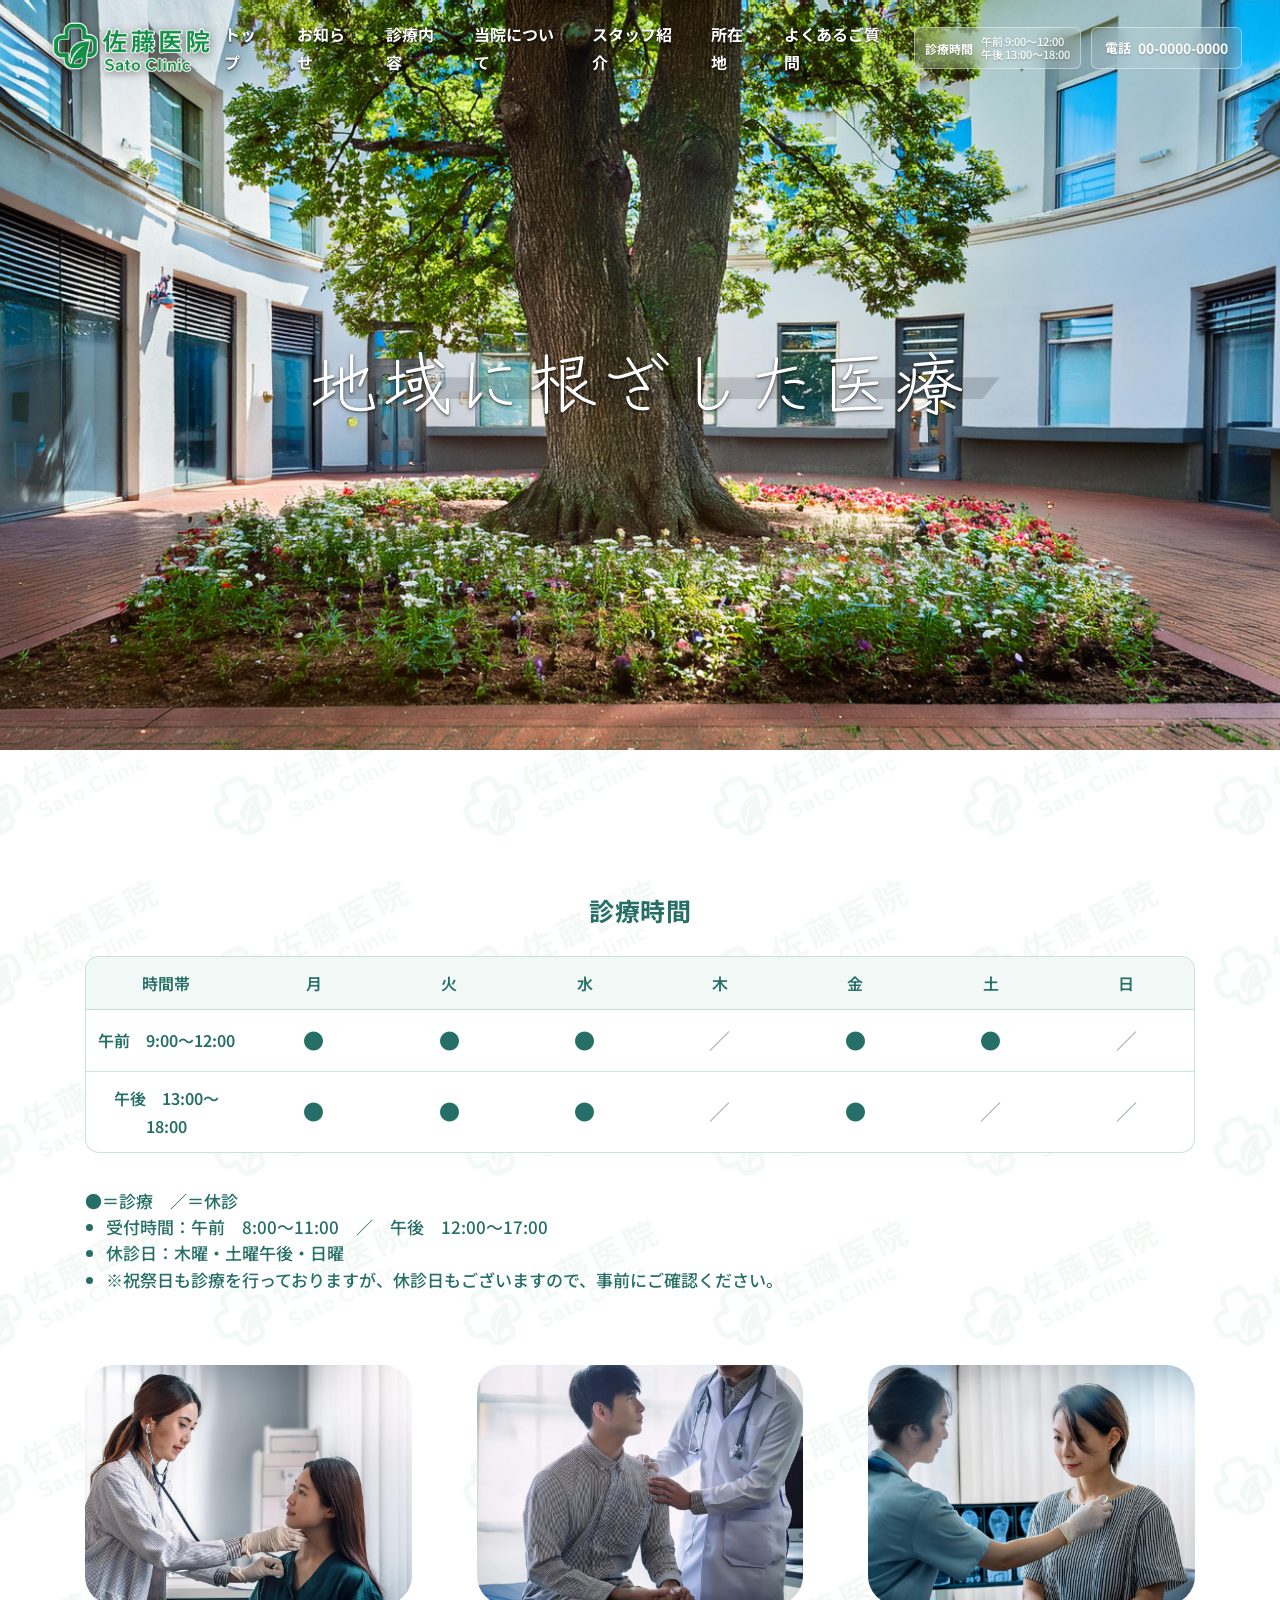
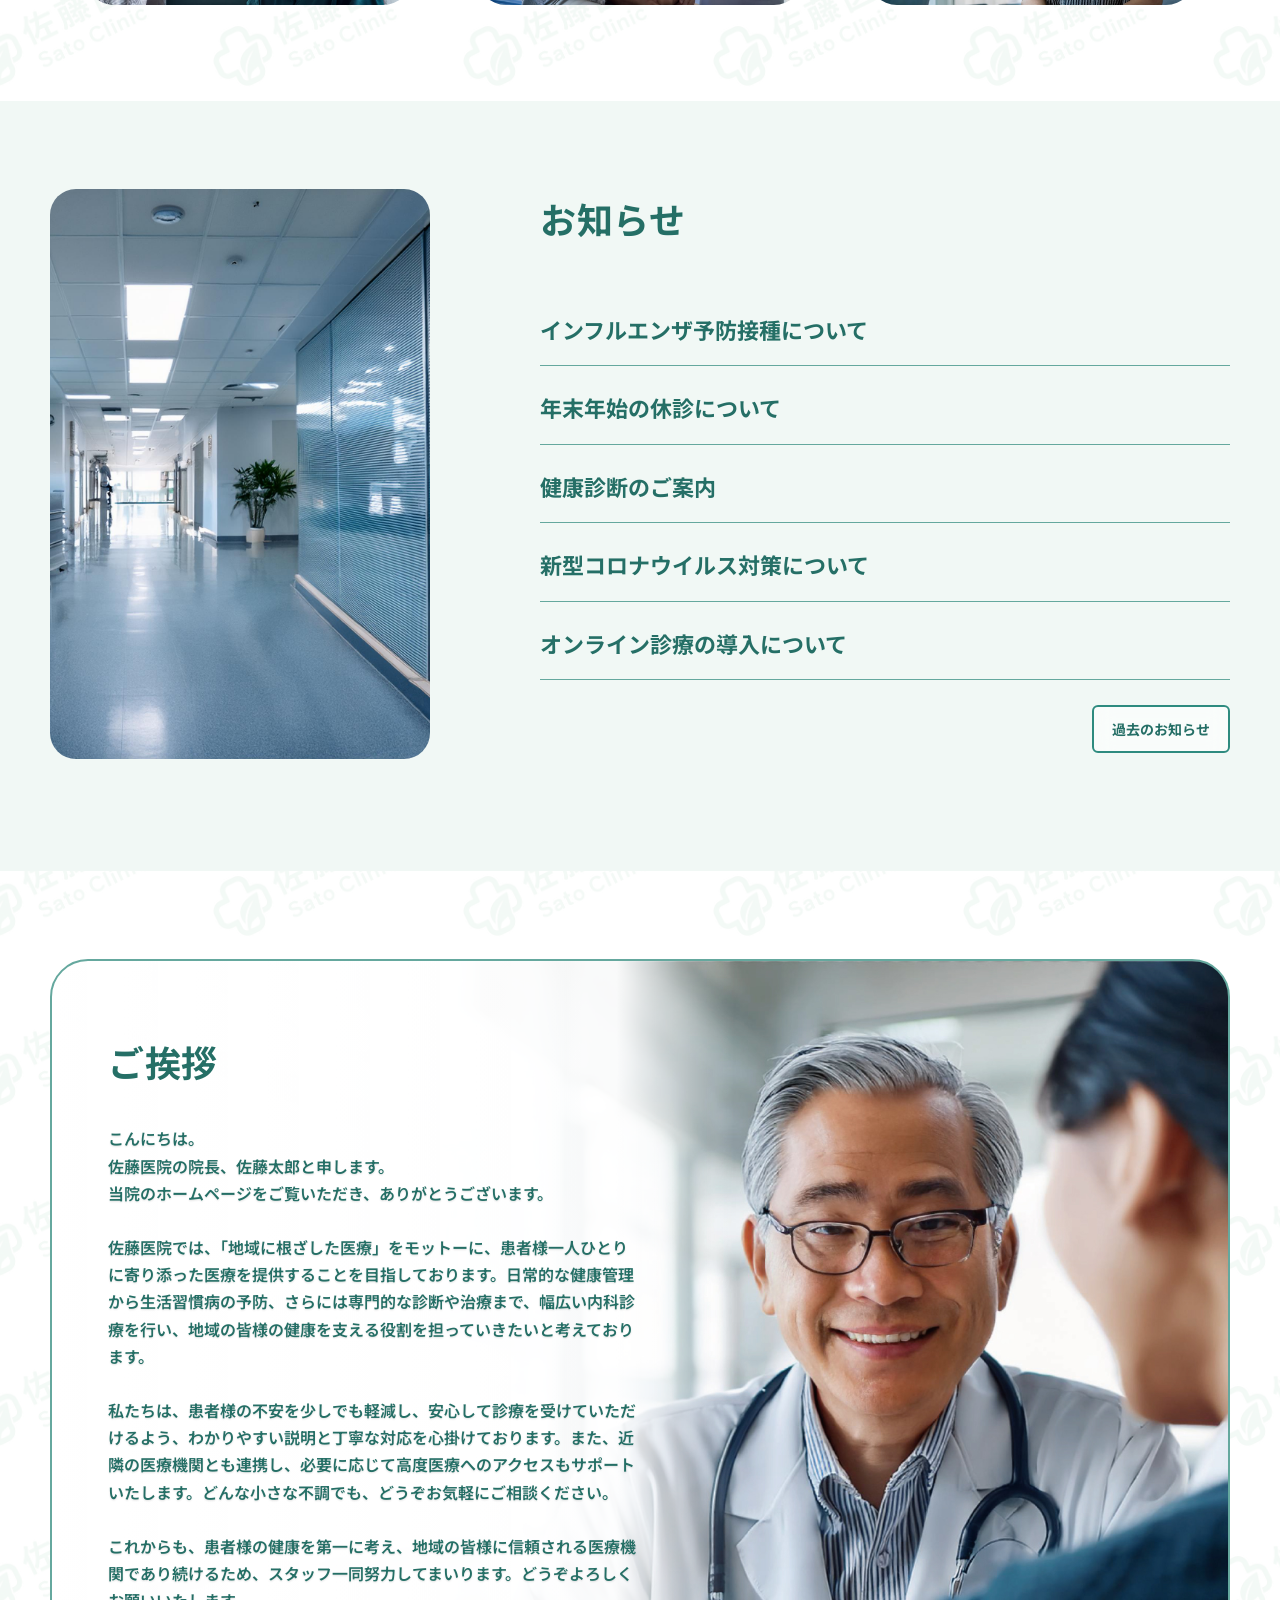
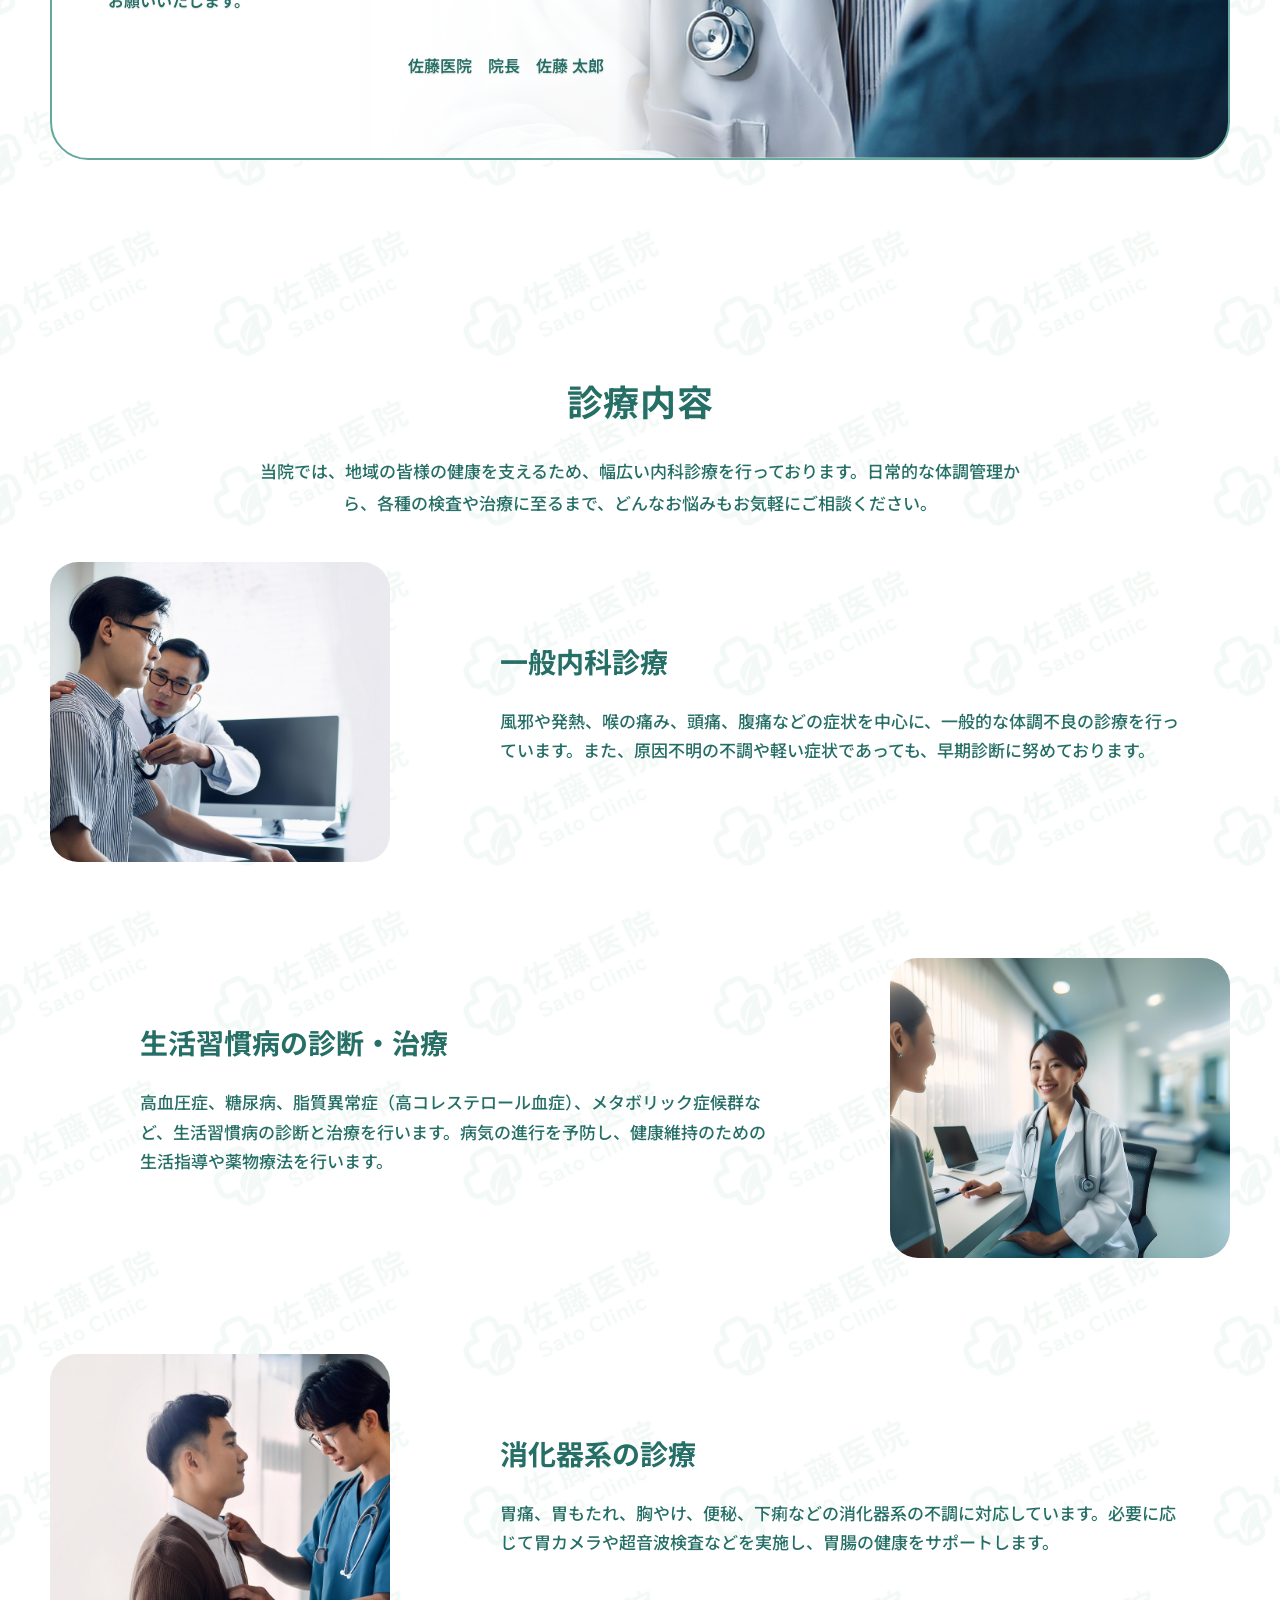
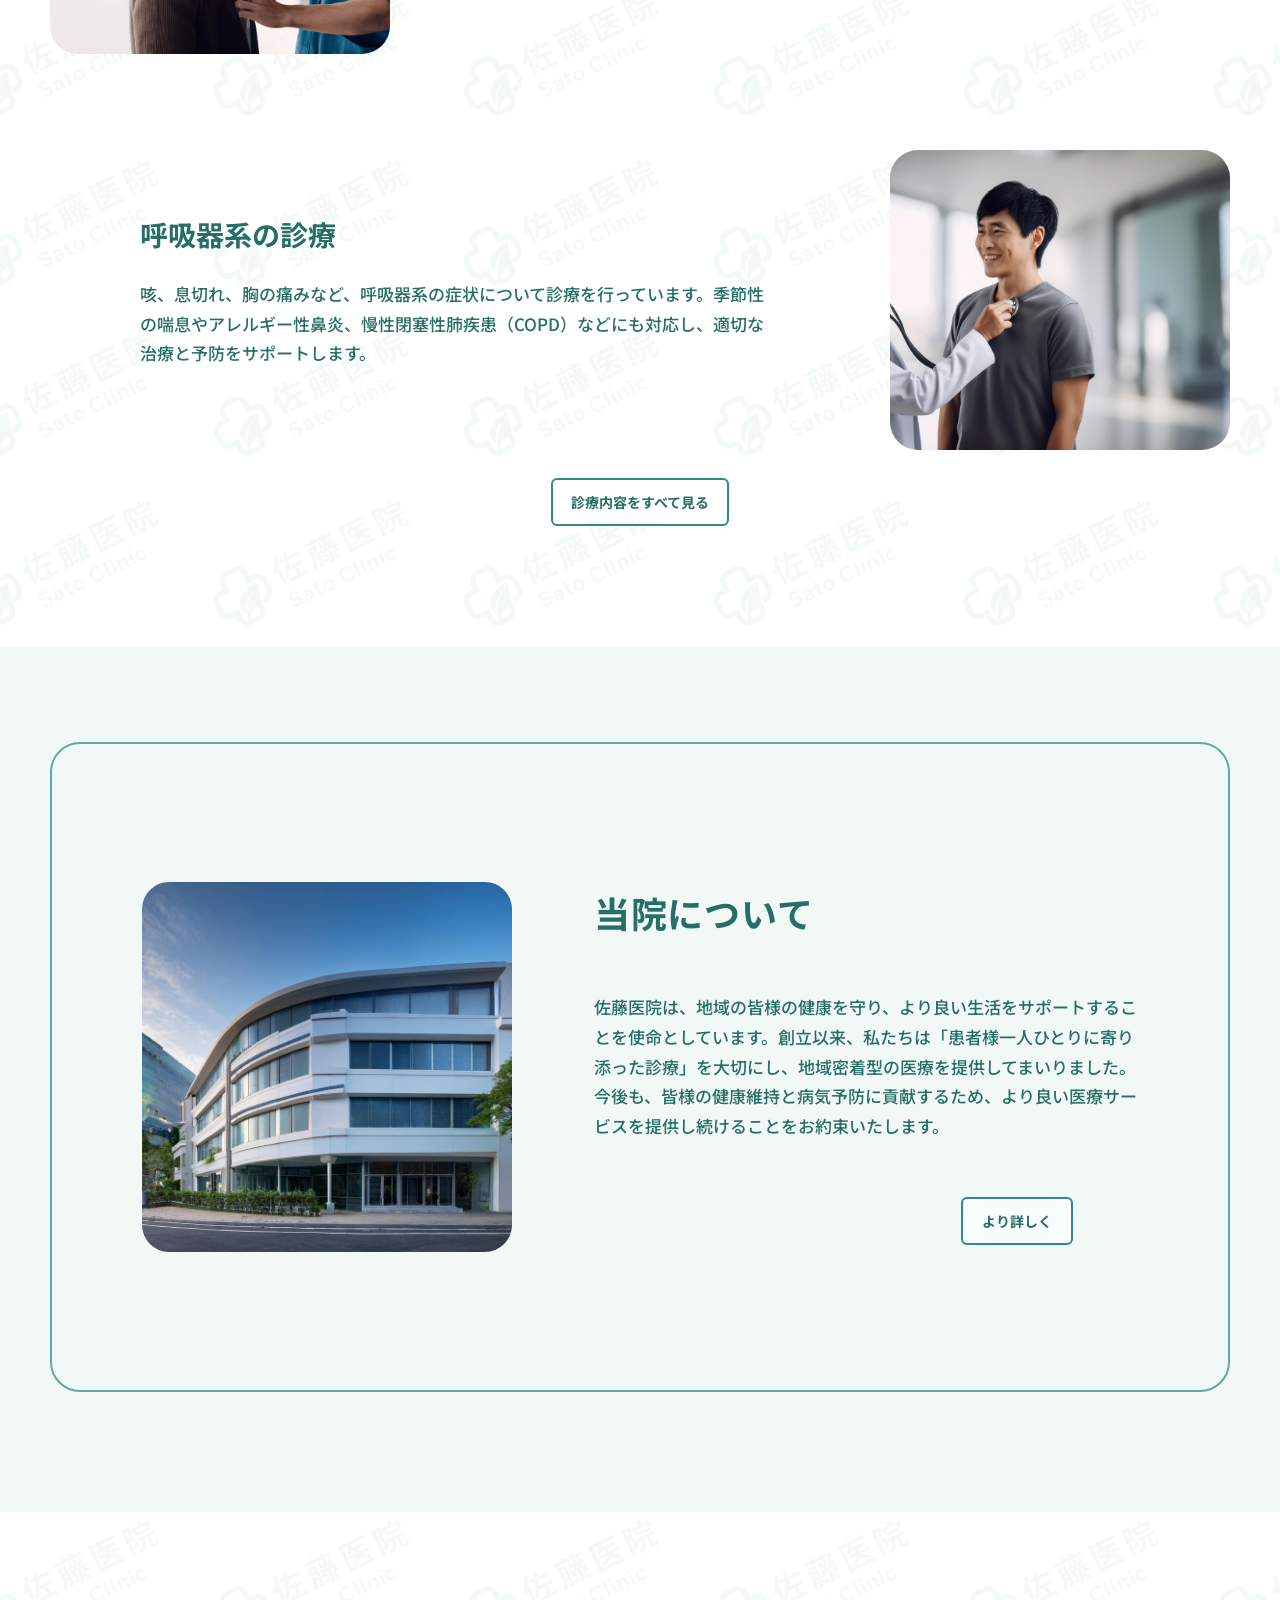
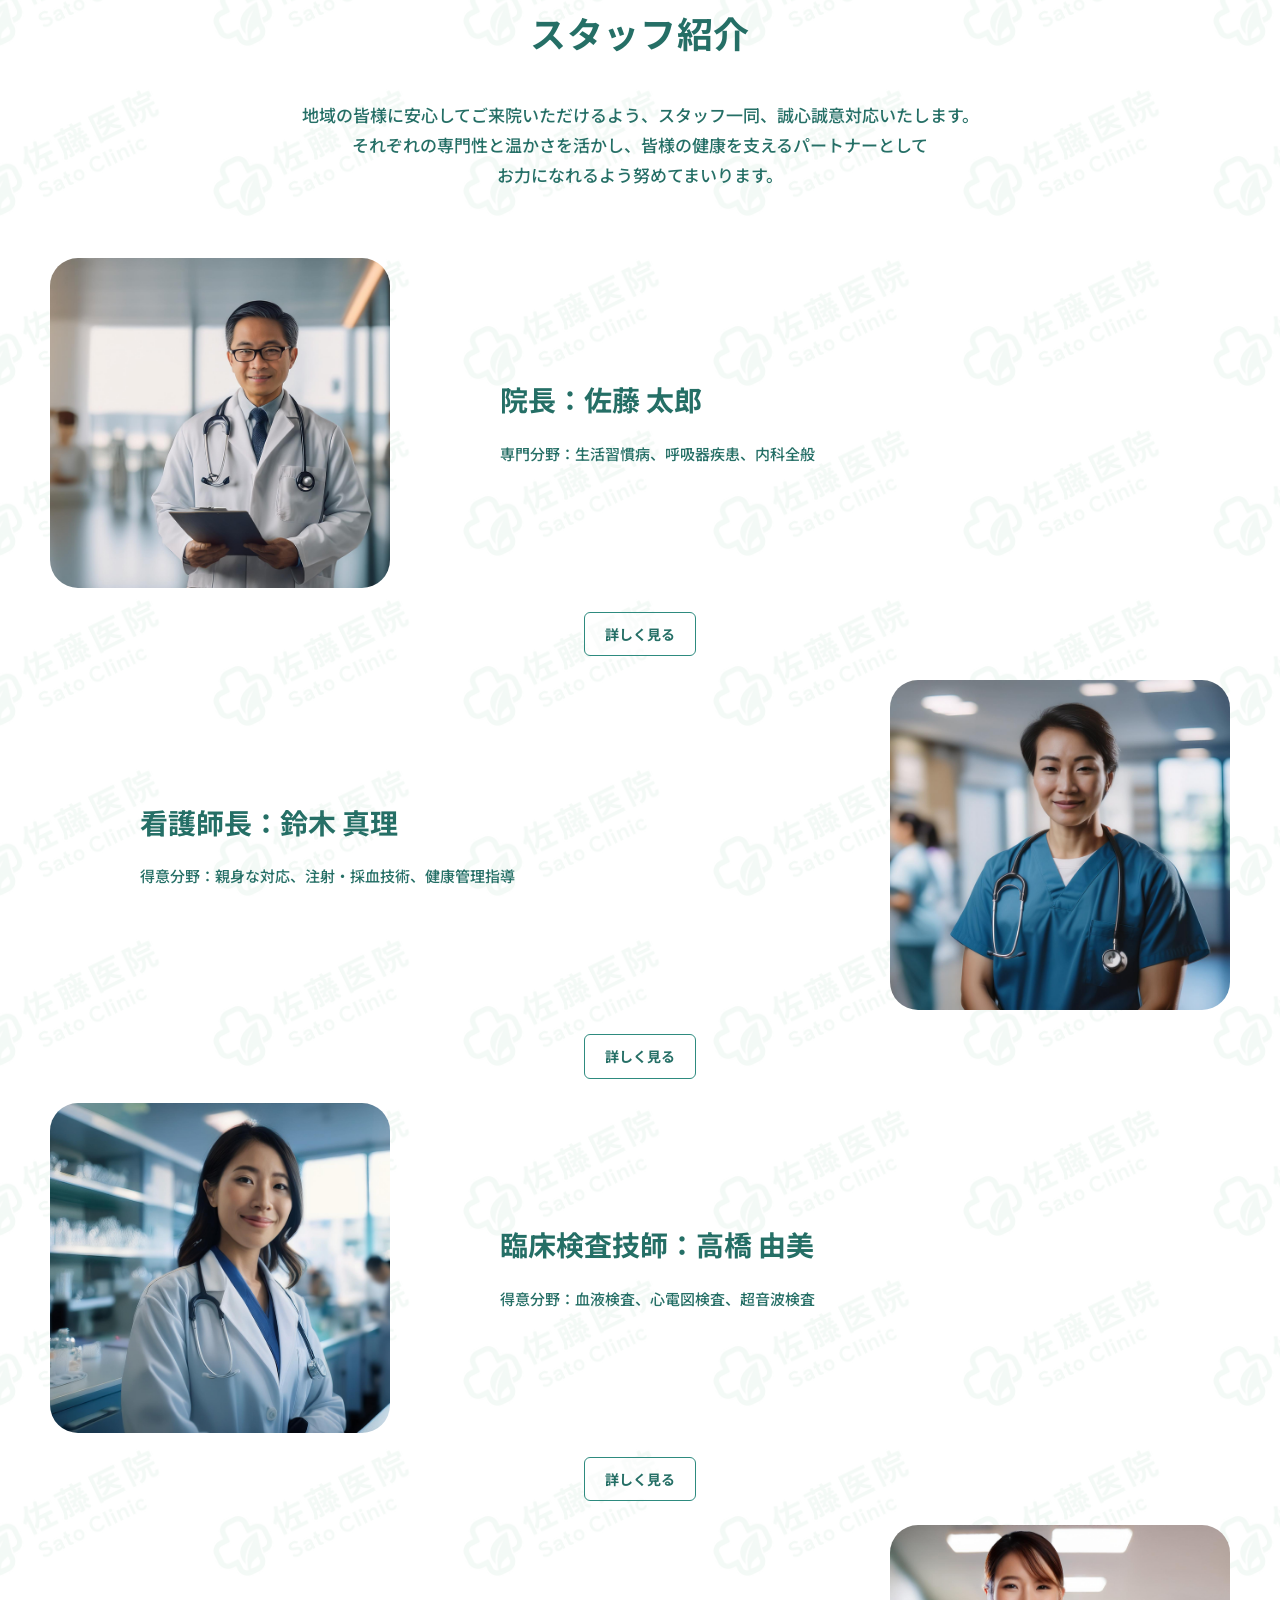
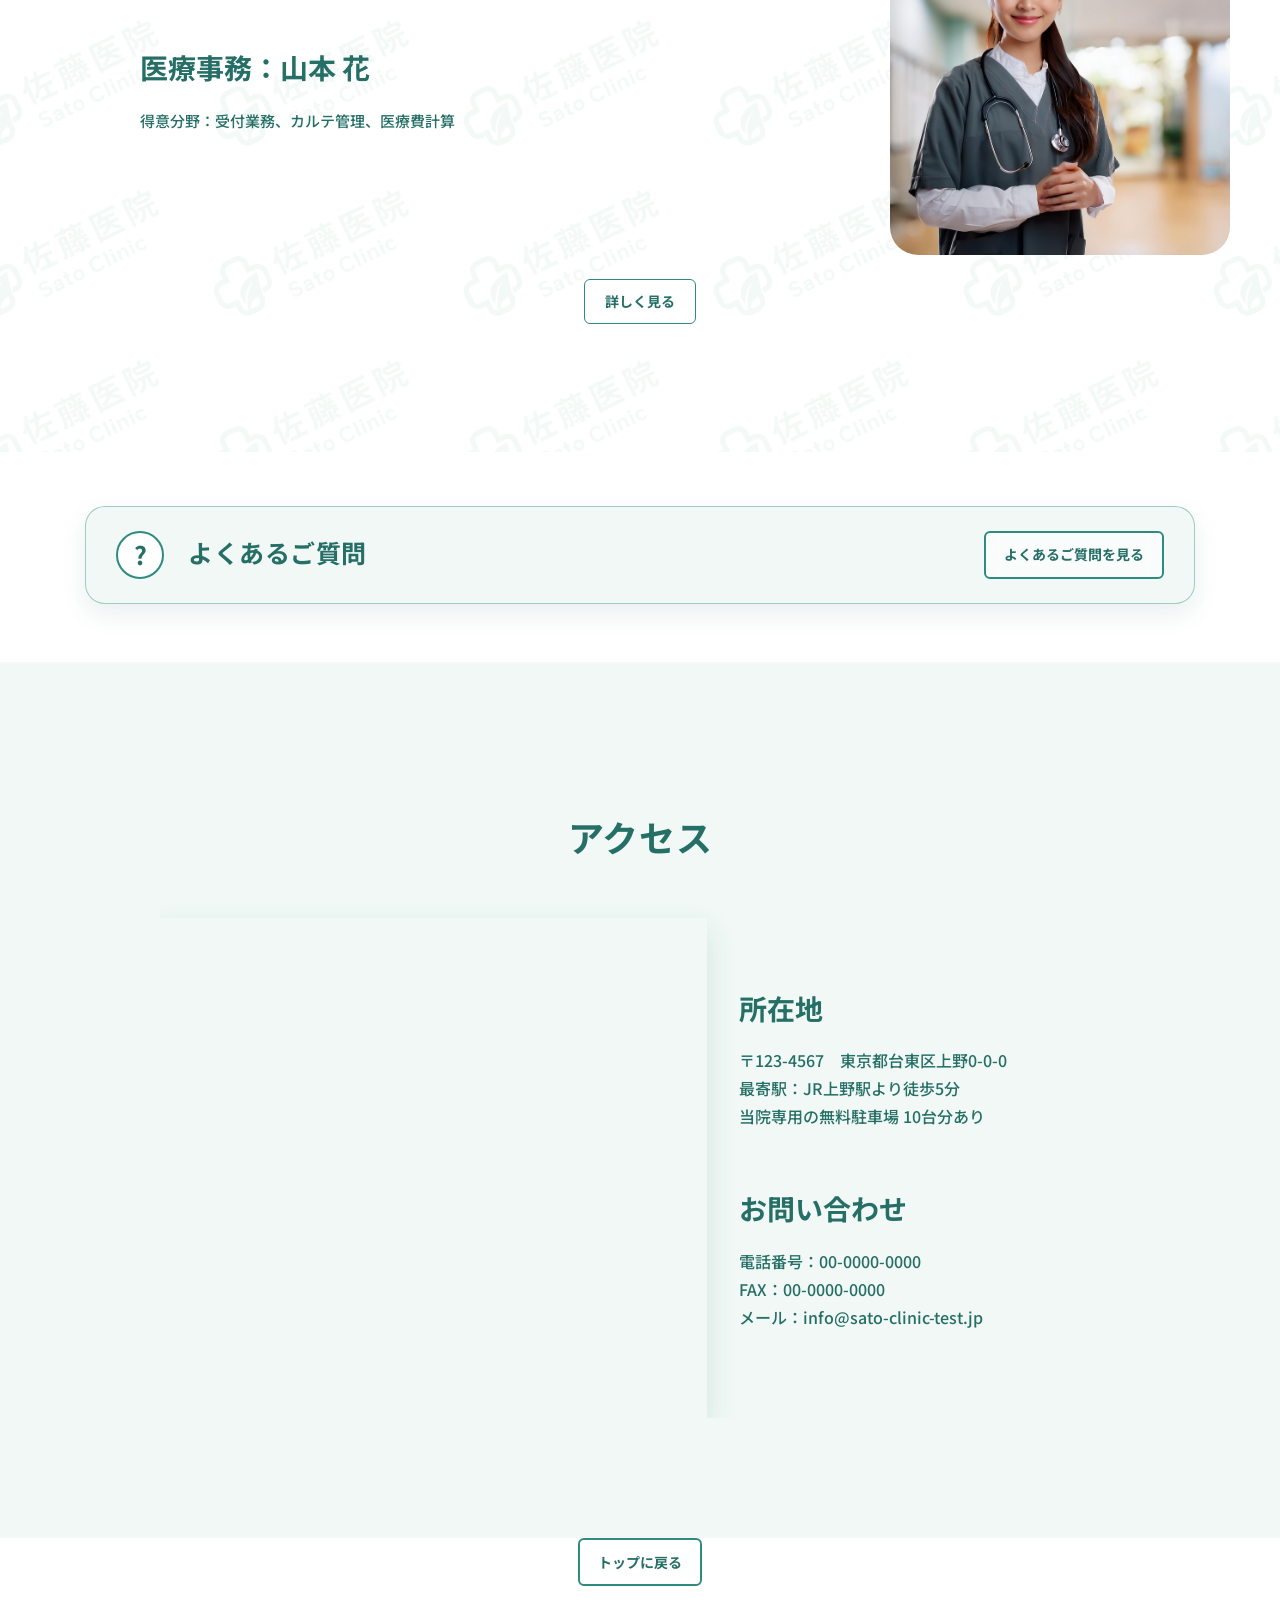
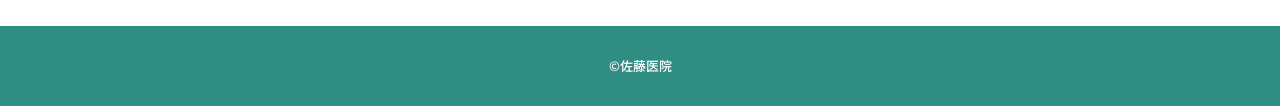
==== commit 4e8a39f2: "ヘッダーからのリンク回りを改修" ====
--- a/index.html
+++ b/index.html
@@ -18,13 +18,13 @@
     </a>
     <nav aria-label="メインナビゲーション">
       <ul>
-        <li><a href="#top">トップ</a></li>
+        <li><a href="./index.html#top">トップ</a></li>
         <li><a href="./news.html">お知らせ</a></li>
-        <li><a href="#medical">診療内容</a></li>
-        <li><a href="#about">当院について</a></li>
-        <li><a href="#staff">スタッフ紹介</a></li>
-        <li><a href="#access">所在地</a></li>
-        <li><a href="#faq-link">よくあるご質問</a></li>
+        <li><a href="./medical.html">診療内容</a></li>
+        <li><a href="./about.html">当院について</a></li>
+        <li><a href="./about.html#staff">スタッフ紹介</a></li>
+        <li><a href="./access.html">所在地</a></li>
+        <li><a href="./faq.html">よくあるご質問</a></li>
       </ul>
     </nav>
     <button class="menu-toggle" type="button" aria-expanded="false">
@@ -32,7 +32,7 @@
       <span class="sr-only">Menu</span>
     </button>
     <div class="header-actions">
-      <a class="header-hours" href="#hours" aria-label="診療時間へ">
+      <a class="header-hours" href="./access.html#hours" aria-label="診療時間へ">
         <span class="header-action-label">診療時間</span>
         <span class="header-action-detail">午前 9:00〜12:00<br>午後 13:00〜18:00</span>
       </a>
@@ -123,28 +123,28 @@
             <button type="button" data-step="1" aria-label="次の診療内容">›</button>
           </div>
           <div class="carousel-track">
-          <details open class="medical-item" data-card="medical-1">
+          <details open class="medical-item" id="medical-1" data-card="medical-1">
             <summary><img src="./assets/Medical_Image/medical_5.jpg" alt="" loading="lazy"><span><strong>一般内科診療</strong><small>風邪や発熱など、身近な体調不良を診療します。</small></span></summary>
           <div class="medical-row image-left">
             <img src="./assets/Medical_Image/medical_5.jpg" alt="一般内科の診療風景" loading="lazy">
             <div><h3>一般内科診療</h3><p>風邪や発熱、喉の痛み、頭痛、腹痛などの症状を中心に、一般的な体調不良の診療を行っています。また、原因不明の不調や軽い症状であっても、早期診断に努めております。</p></div>
           </div>
           </details>
-          <details open class="medical-item" data-card="medical-2">
+          <details open class="medical-item" id="medical-2" data-card="medical-2">
             <summary><img src="./assets/Medical_Image/medical_4.jpg" alt="" loading="lazy"><span><strong>生活習慣病の診断・治療</strong><small>高血圧や糖尿病などの診断・治療を行います。</small></span></summary>
           <div class="medical-row image-right">
             <div><h3>生活習慣病の診断・治療</h3><p>高血圧症、糖尿病、脂質異常症（高コレステロール血症）、メタボリック症候群など、生活習慣病の診断と治療を行います。病気の進行を予防し、健康維持のための生活指導や薬物療法を行います。</p></div>
             <img src="./assets/Medical_Image/medical_4.jpg" alt="生活習慣病について相談する患者様" loading="lazy">
           </div>
           </details>
-          <details open class="medical-item" data-card="medical-3">
+          <details open class="medical-item" id="medical-3" data-card="medical-3">
             <summary><img src="./assets/Medical_Image/medical_6.jpg" alt="" loading="lazy"><span><strong>消化器系の診療</strong><small>胃腸の不調や腹部症状に対応しています。</small></span></summary>
           <div class="medical-row image-left">
             <img src="./assets/Medical_Image/medical_6.jpg" alt="消化器系の診療風景" loading="lazy">
             <div><h3>消化器系の診療</h3><p>胃痛、胃もたれ、胸やけ、便秘、下痢などの消化器系の不調に対応しています。必要に応じて胃カメラや超音波検査などを実施し、胃腸の健康をサポートします。</p></div>
           </div>
           </details>
-          <details open class="medical-item" data-card="medical-4">
+          <details open class="medical-item" id="medical-4" data-card="medical-4">
             <summary><img src="./assets/Medical_Image/medical_10.jpg" alt="" loading="lazy"><span><strong>呼吸器系の診療</strong><small>咳や息切れなどの呼吸器症状を診療します。</small></span></summary>
           <div class="medical-row image-right last">
             <div><h3>呼吸器系の診療</h3><p>咳、息切れ、胸の痛みなど、呼吸器系の症状について診療を行っています。季節性の喘息やアレルギー性鼻炎、慢性閉塞性肺疾患（COPD）などにも対応し、適切な治療と予防をサポートします。</p></div>
@@ -153,7 +153,7 @@
           </details>
           </div>
           </div>
-          <div class="medical-more"><a class="outline-button small-button" href="./medical.html">その他の診療科目</a></div>
+          <div class="medical-more"><a class="outline-button small-button" href="./medical.html">診療内容をすべて見る</a></div>
         </div>
       </section>
 
@@ -183,29 +183,33 @@
             <summary><img src="./assets/Doctor_Image/sato_taro.jpg" alt="" loading="lazy"><span><strong>院長：佐藤 太郎</strong><small>地域医療への貢献を目指す院長です。</small></span></summary>
           <div class="staff-row image-left" id="staff-1">
             <img src="./assets/Doctor_Image/sato_taro.jpg" alt="院長 佐藤太郎" loading="lazy">
-            <div><h3>院長：佐藤 太郎</h3><ul><li>経歴：光明大学医学部卒業後、瑞穂中央総合病院で内科医として10年間勤務。その後、地域医療への貢献を目指し、佐藤医院を開院。</li><li>専門分野：生活習慣病、呼吸器疾患、内科全般</li><li>コメント：患者様にとって気軽に相談できる「かかりつけ医」を目指しています。どんな小さな不安でも、まずはご相談ください。</li></ul></div>
-          </div>
+            <div><h3>院長：佐藤 太郎</h3><p>専門分野：生活習慣病、呼吸器疾患、内科全般</p></div>
+          </div>
+          <a class="staff-more" href="./about.html#staff-1">詳しく見る</a>
           </details>
           <details open class="staff-item" data-card="staff-2">
             <summary><img src="./assets/Doctor_Image/suzuki_mari.jpg" alt="" loading="lazy"><span><strong>看護師長：鈴木 真理</strong><small>親身な対応と健康管理を大切にしています。</small></span></summary>
           <div class="staff-row image-right" id="staff-2">
-            <div><h3>看護師長：鈴木 真理</h3><ul><li>経歴：白桜大学看護学部卒業後、緑が丘大学病院で10年勤務。地域医療に携わりたい思いから、佐藤医院に入職。</li><li>得意分野：親身な対応、注射・採血技術、健康管理指導</li><li>コメント：安心して治療を受けていただけるよう、いつも笑顔でお待ちしています。些細なことでもお気軽にご相談ください。</li></ul></div>
+            <div><h3>看護師長：鈴木 真理</h3><p>得意分野：親身な対応、注射・採血技術、健康管理指導</p></div>
             <img src="./assets/Doctor_Image/suzuki_mari.jpg" alt="看護師長 鈴木真理" loading="lazy">
           </div>
+          <a class="staff-more" href="./about.html#staff-2">詳しく見る</a>
           </details>
           <details open class="staff-item" data-card="staff-3">
             <summary><img src="./assets/Doctor_Image/takahashi_yumi.jpg" alt="" loading="lazy"><span><strong>臨床検査技師：高橋 由美</strong><small>丁寧でやさしい検査対応を心がけています。</small></span></summary>
           <div class="staff-row image-left" id="staff-3">
             <img src="./assets/Doctor_Image/takahashi_yumi.jpg" alt="臨床検査技師 高橋由美" loading="lazy">
-            <div><h3>臨床検査技師：高橋 由美</h3><ul><li>経歴：東都臨床検査技術専門学校を卒業後、武蔵中央医療センターにて15年間の臨床検査技師としての経験を積む。</li><li>得意分野：血液検査、心電図検査、超音波検査</li><li>コメント：検査は不安が伴うこともありますが、できるだけリラックスしていただけるよう、優しく丁寧な対応を心がけています。</li></ul></div>
-          </div>
+            <div><h3>臨床検査技師：高橋 由美</h3><p>得意分野：血液検査、心電図検査、超音波検査</p></div>
+          </div>
+          <a class="staff-more" href="./about.html#staff-3">詳しく見る</a>
           </details>
           <details open class="staff-item" data-card="staff-4">
             <summary><img src="./assets/Doctor_Image/yamamoto_hana.jpg" alt="" loading="lazy"><span><strong>医療事務：山本 花</strong><small>受付で皆様を笑顔でお迎えします。</small></span></summary>
           <div class="staff-row image-right last" id="staff-4">
-            <div><h3>医療事務：山本 花</h3><ul><li>経歴：希望医療カレッジ卒業後、さくら診療所にて受付業務を担当。現在は佐藤医院で患者様対応を担当。</li><li>得意分野：受付業務、カルテ管理、医療費計算</li><li>コメント：皆様に気持ちよくご利用いただけるよう、笑顔と真心を大切にしております。初めての方もどうぞ安心してお越しください。</li></ul></div>
+            <div><h3>医療事務：山本 花</h3><p>得意分野：受付業務、カルテ管理、医療費計算</p></div>
             <img src="./assets/Doctor_Image/yamamoto_hana.jpg" alt="医療事務 山本花" loading="lazy">
           </div>
+          <a class="staff-more" href="./about.html#staff-4">詳しく見る</a>
           </details>
           </div>
           </div>
@@ -235,26 +239,6 @@
         </div>
       </section>
 
-      <section class="hours hours-bottom section-block" aria-labelledby="hours-bottom-title">
-        <div class="content narrow">
-          <h2 id="hours-bottom-title">診療時間</h2>
-          <div class="hours-table-wrap">
-            <table class="hours-table">
-              <thead><tr><th>時間帯</th><th>月</th><th>火</th><th>水</th><th>木</th><th>金</th><th>土</th><th>日</th></tr></thead>
-          <tbody><tr><th>午前　9:00〜12:00</th><td class="is-open">●</td><td class="is-open">●</td><td class="is-open">●</td><td class="is-closed">／</td><td class="is-open">●</td><td class="is-open">●</td><td class="is-closed">／</td></tr><tr><th>午後　13:00〜18:00</th><td class="is-open">●</td><td class="is-open">●</td><td class="is-open">●</td><td class="is-closed">／</td><td class="is-open">●</td><td class="is-closed">／</td><td class="is-closed">／</td></tr></tbody>
-            </table>
-          </div>
-          <div class="hours-notes"><p>●＝診療　／＝休診</p><ul><li>受付時間：午前　8:00〜11:00　／　午後　12:00〜17:00</li><li>休診日：木曜・土曜午後・日曜</li><li>※祝祭日も診療を行っておりますが、休診日もございますので、事前にご確認ください。</li></ul></div>
-        </div>
-      </section>
-
-      <section class="departments section-block" aria-labelledby="departments-title">
-        <div class="content narrow">
-          <h2 id="departments-title">診療科目</h2>
-          <p class="department-list">内科<br>循環器科<br>呼吸器科<br>予防医療・健康診断<br>生活習慣病（高血圧、糖尿病等）の治療・管理</p>
-          <p class="contact-note">その他、ご不明点があればお電話またはメールでお問い合わせください。</p>
-        </div>
-      </section>
     </div>
   </main>
 
--- a/css/style.css
+++ b/css/style.css
@@ -519,6 +519,13 @@
 
 .about-staff-card h3 { margin: 0; font-size: 20px; }
 
+.about-staff-card ul {
+  margin: 16px 0 0;
+  padding-left: 1.25em;
+  font-size: 15px;
+  line-height: 1.8;
+}
+
 .faq-detail { padding: 112px 0 128px; }
 
 .faq-detail > .content > h2 { margin-bottom: 26px; }
@@ -1006,6 +1013,37 @@
 .staff-row.image-right > div:first-child { padding-left: 90px; }
 .staff-row.last { margin-bottom: 0; }
 
+.staff-carousel .staff-row { margin-bottom: 24px; }
+
+.staff-carousel .staff-row p {
+  margin: 0;
+  overflow: hidden;
+  font-size: 15px;
+  line-height: 1.6;
+  text-overflow: ellipsis;
+  white-space: nowrap;
+}
+
+.staff-more {
+  display: flex;
+  align-items: center;
+  justify-content: center;
+  min-width: 112px;
+  min-height: 42px;
+  width: max-content;
+  margin: 0 auto 24px;
+  padding: 9px 16px;
+  border: 1px solid var(--green-bright);
+  border-radius: 6px;
+  color: var(--green);
+  background: rgba(255, 255, 255, .58);
+  font-size: 14px;
+  font-weight: 700;
+}
+
+.staff-more:hover,
+.staff-more:focus-visible { background: var(--section-tint); }
+
 .access {
   padding: 104px 0 120px;
   background: var(--section-tint);
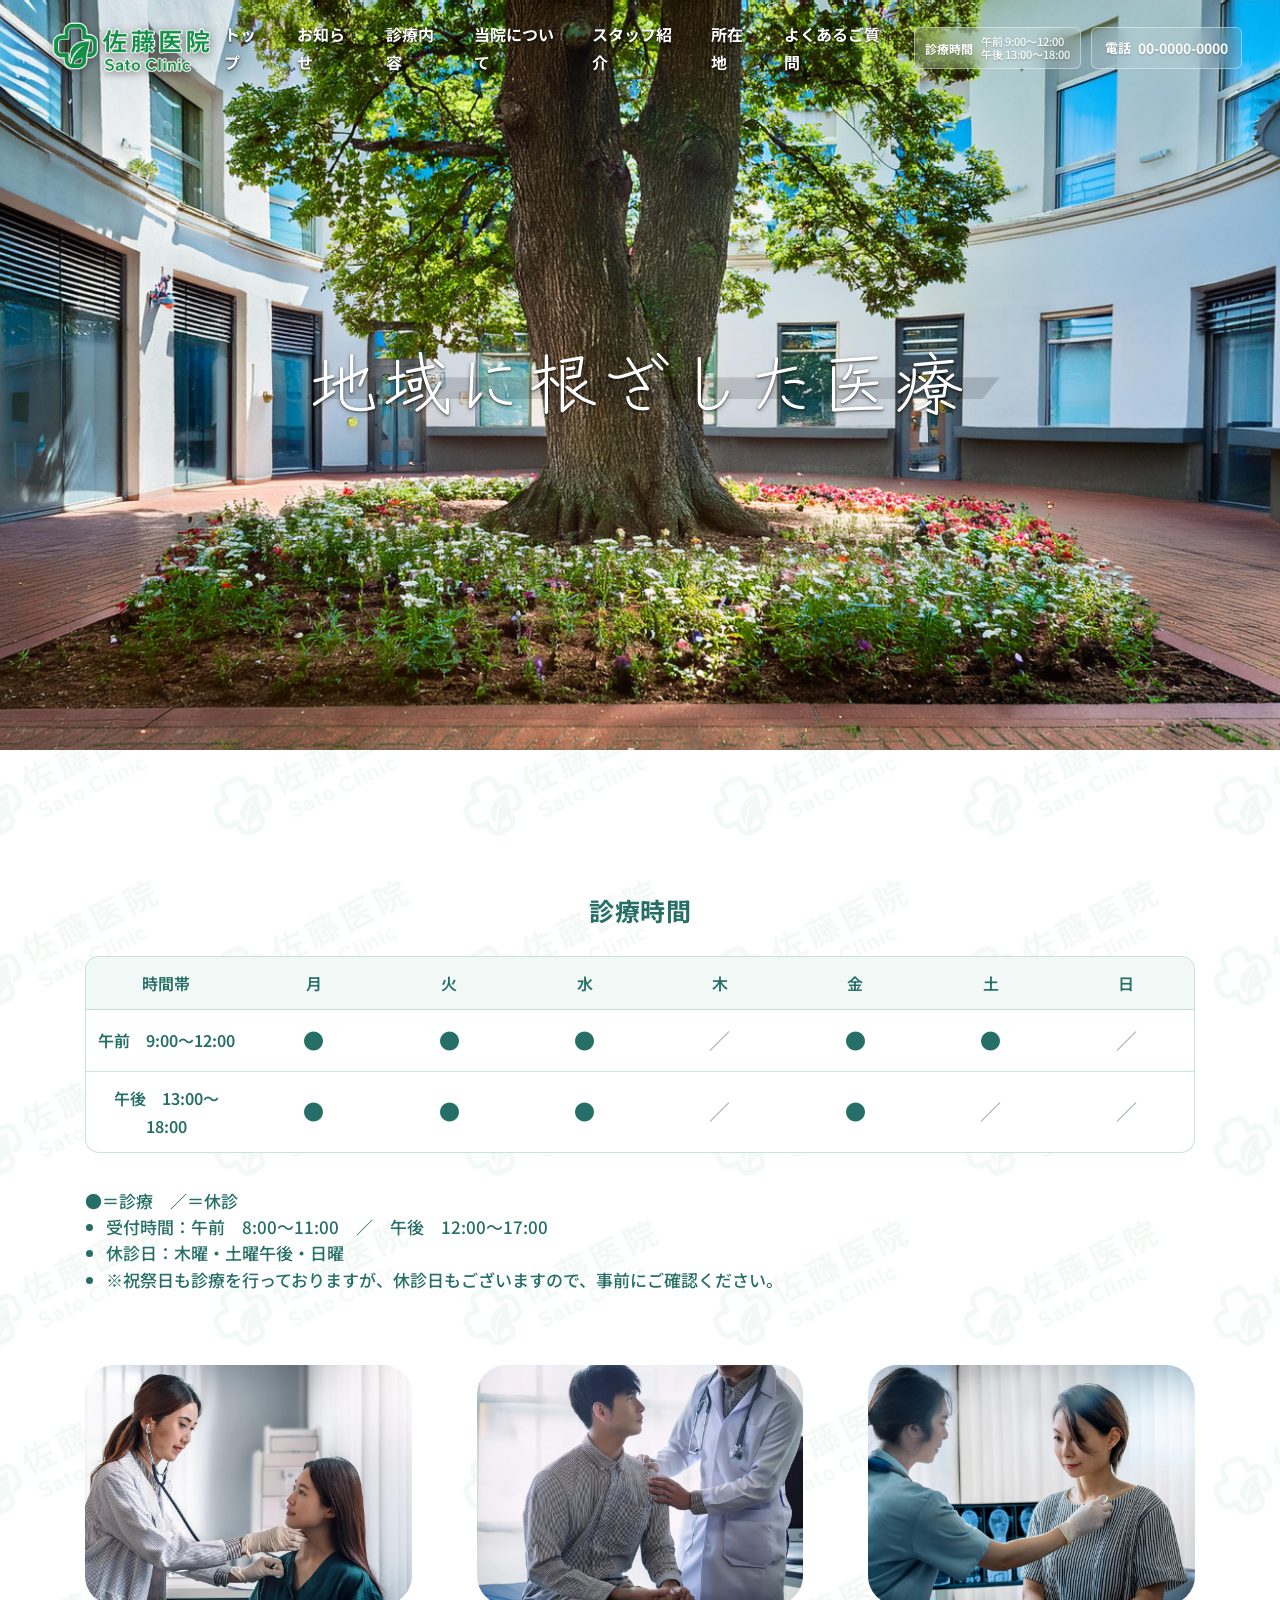
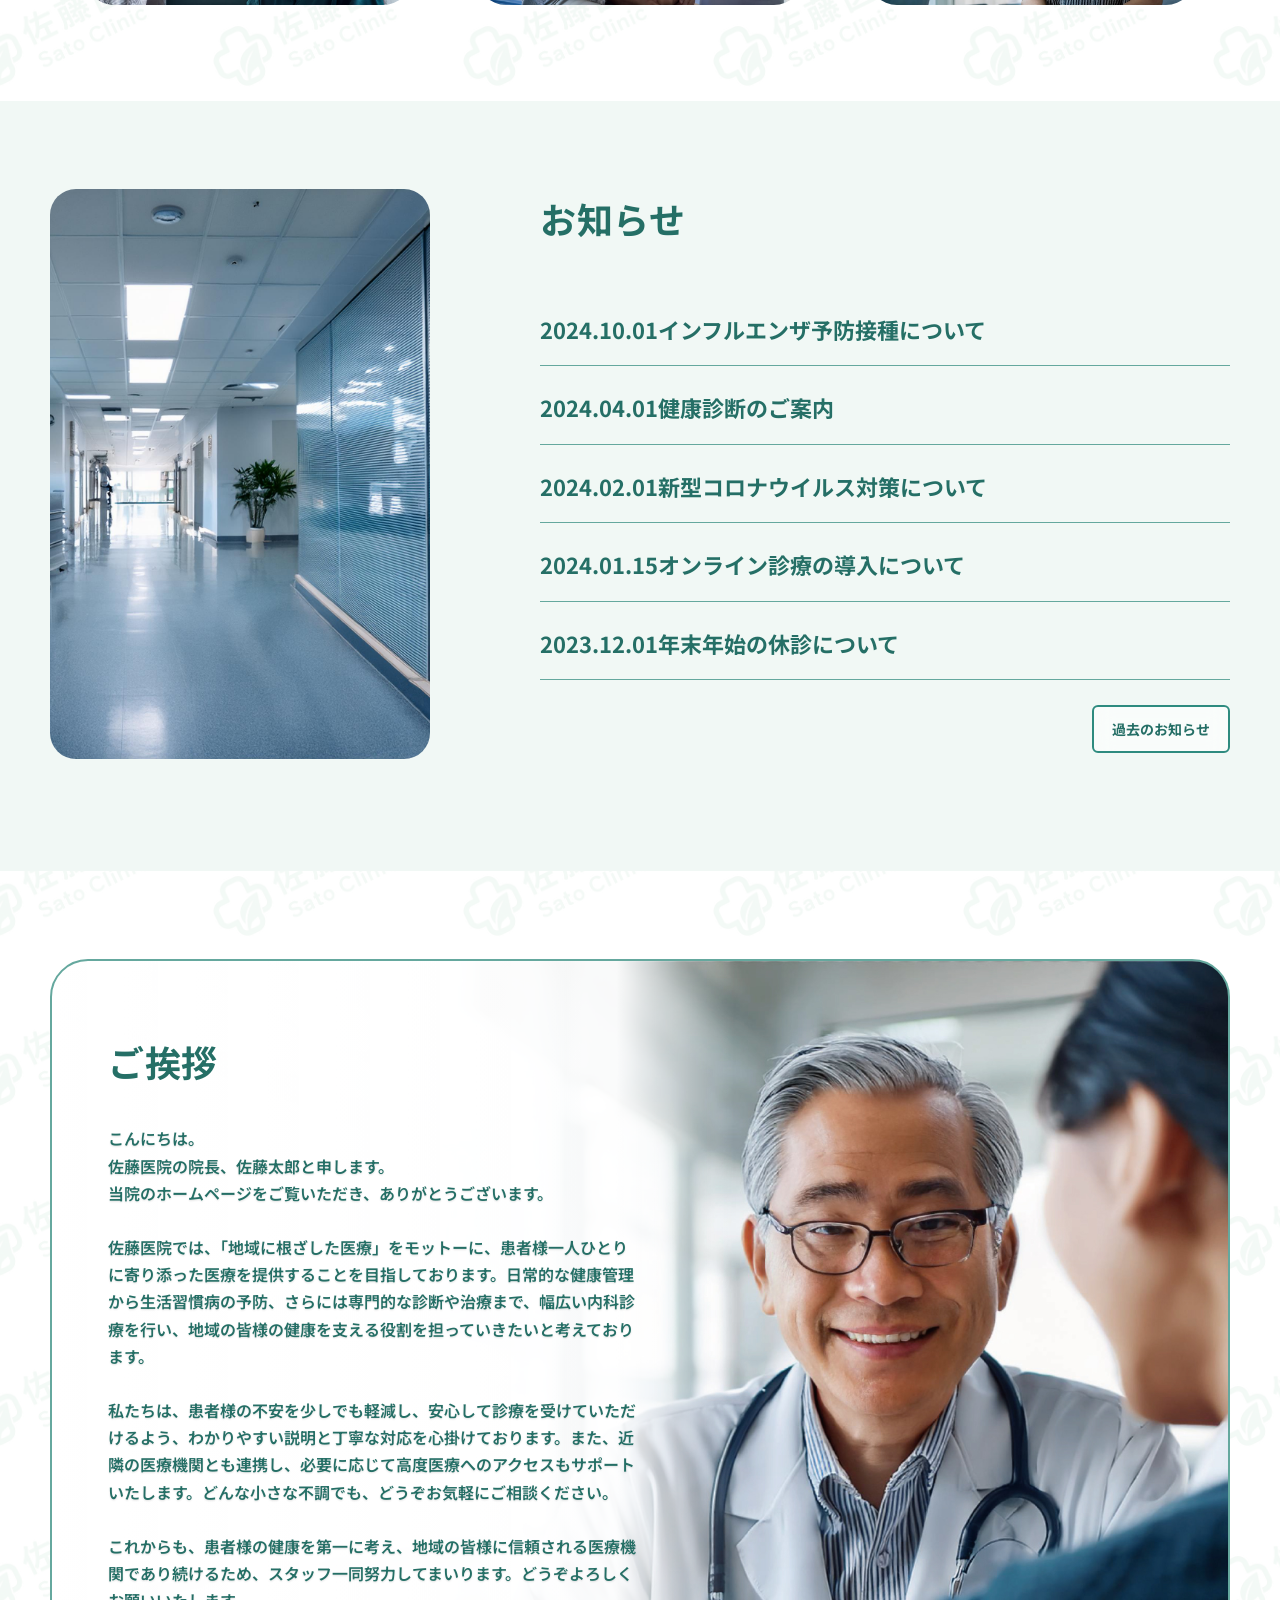
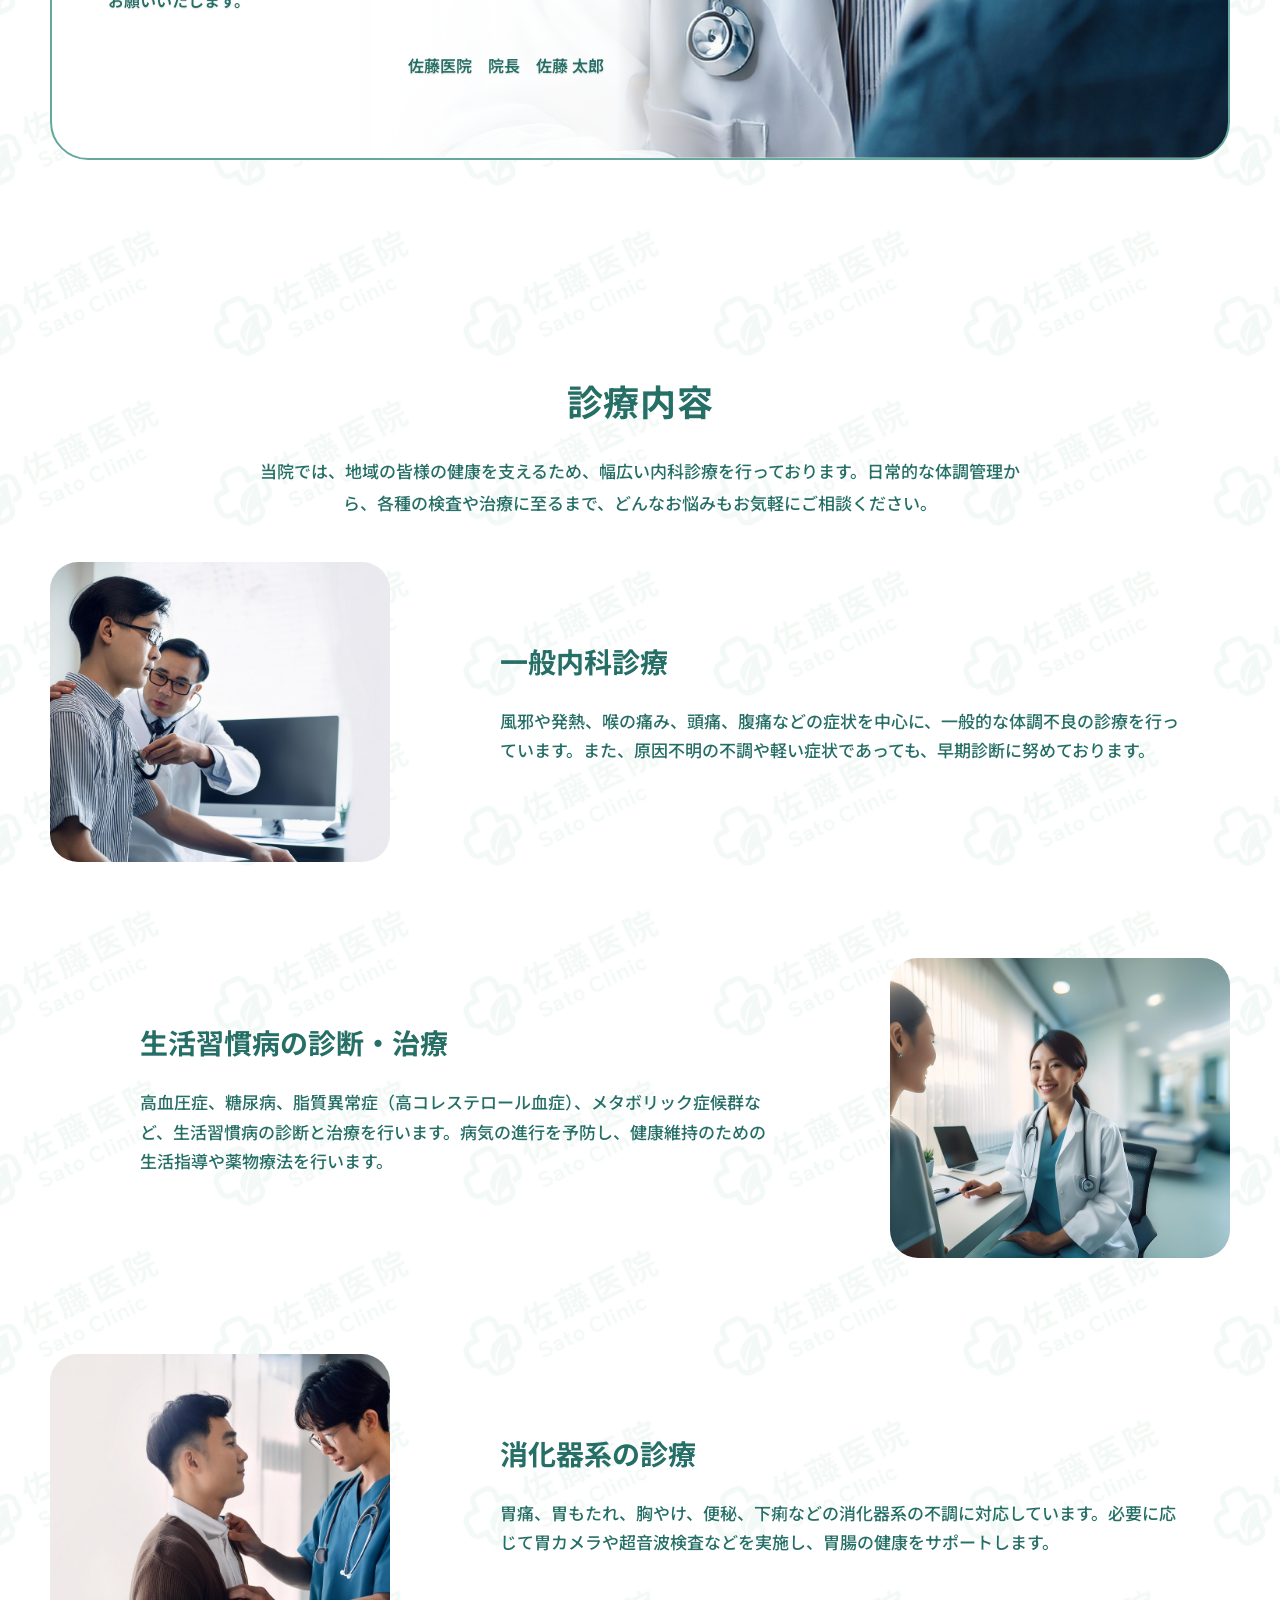
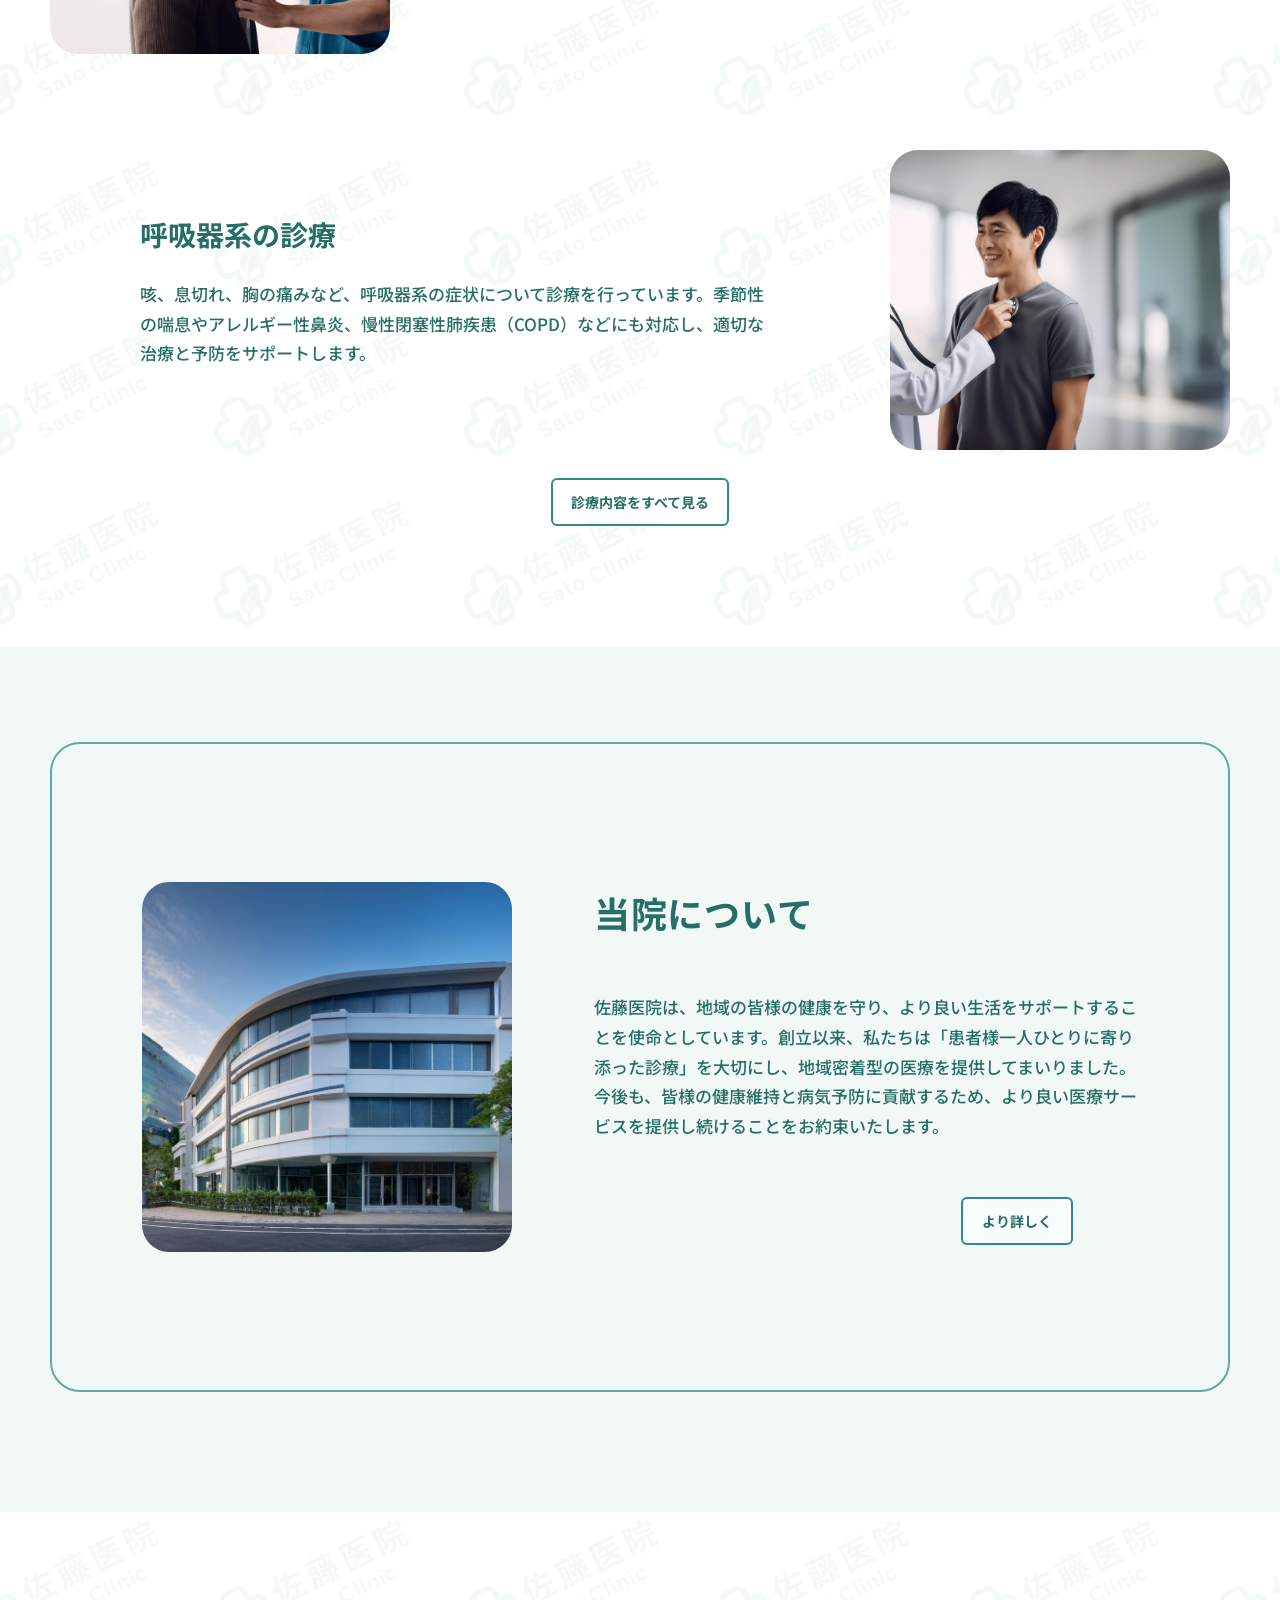
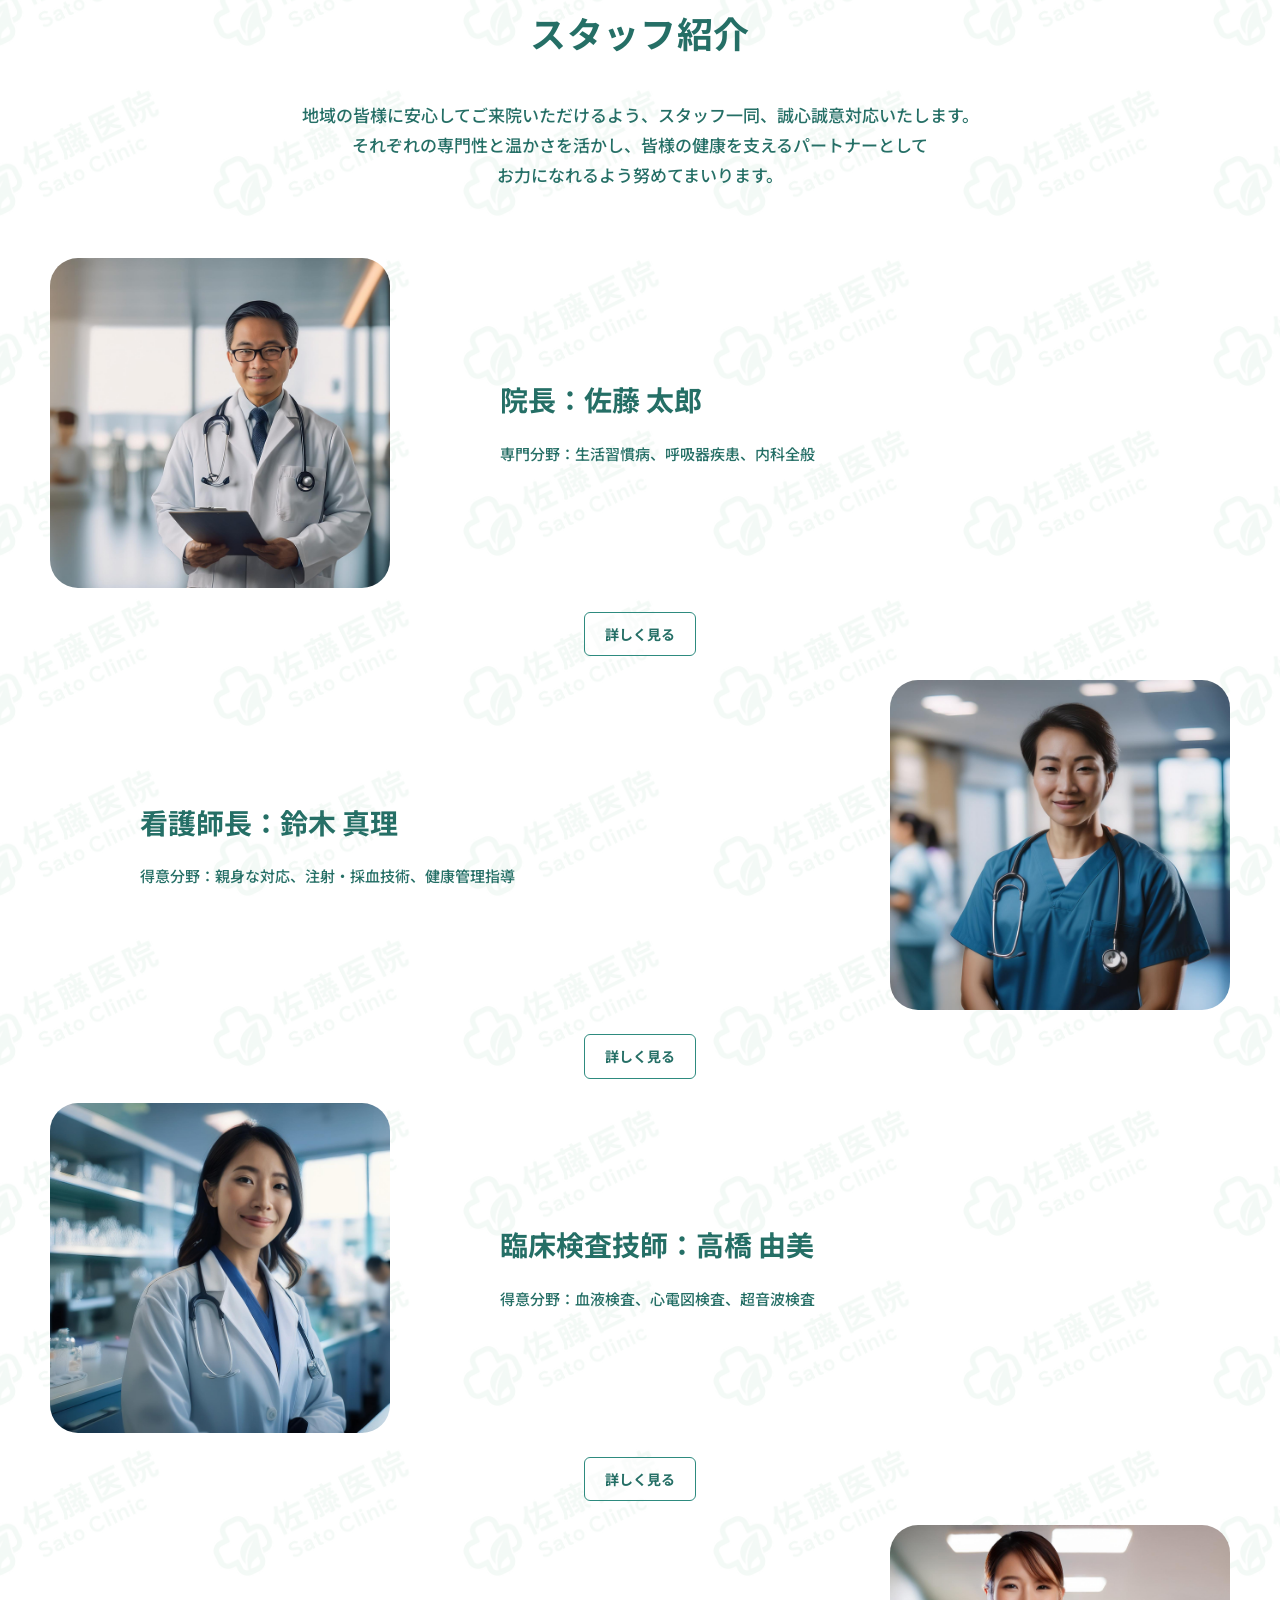
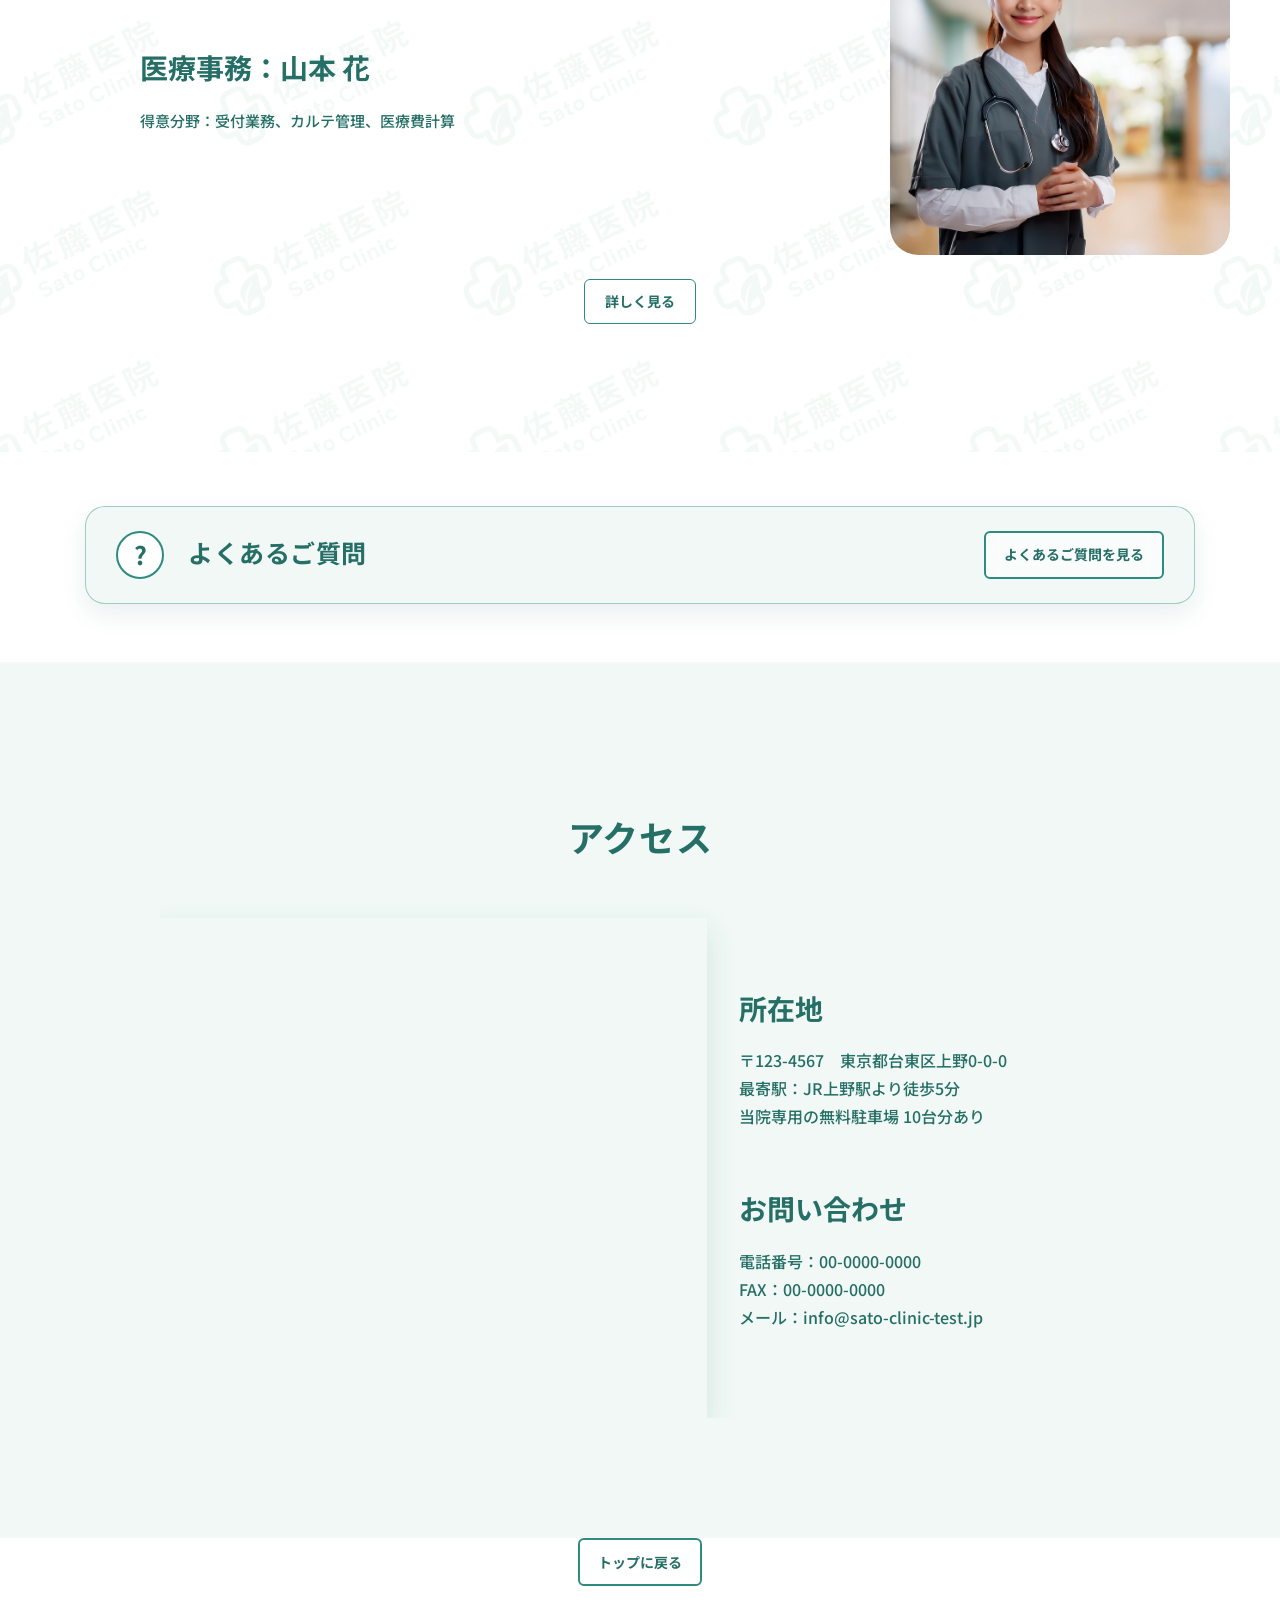
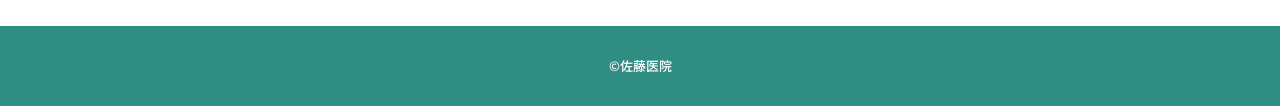
==== commit e1484a56: "お知らせ周りのUI改修" ====
--- a/index.html
+++ b/index.html
@@ -87,11 +87,11 @@
           <div class="news-body">
             <h2 id="news-title">お知らせ</h2>
             <ul class="news-list">
-              <li><a href="./news.html#news-influenza">インフルエンザ予防接種について</a></li>
-              <li><a href="./news.html#news-holiday">年末年始の休診について</a></li>
-              <li><a href="./news.html#news-checkup">健康診断のご案内</a></li>
-              <li><a href="./news.html#news-covid">新型コロナウイルス対策について</a></li>
-              <li><a href="./news.html#news-online">オンライン診療の導入について</a></li>
+              <li><a href="./news.html#news-influenza"><time datetime="2024-10-01">2024.10.01</time><span>インフルエンザ予防接種について</span></a></li>
+              <li><a href="./news.html#news-checkup"><time datetime="2024-04-01">2024.04.01</time><span>健康診断のご案内</span></a></li>
+              <li><a href="./news.html#news-covid"><time datetime="2024-02-01">2024.02.01</time><span>新型コロナウイルス対策について</span></a></li>
+              <li><a href="./news.html#news-online"><time datetime="2024-01-15">2024.01.15</time><span>オンライン診療の導入について</span></a></li>
+              <li><a href="./news.html#news-holiday"><time datetime="2023-12-01">2023.12.01</time><span>年末年始の休診について</span></a></li>
             </ul>
             <a class="outline-button news-button" href="./news.html">過去のお知らせ</a>
           </div>
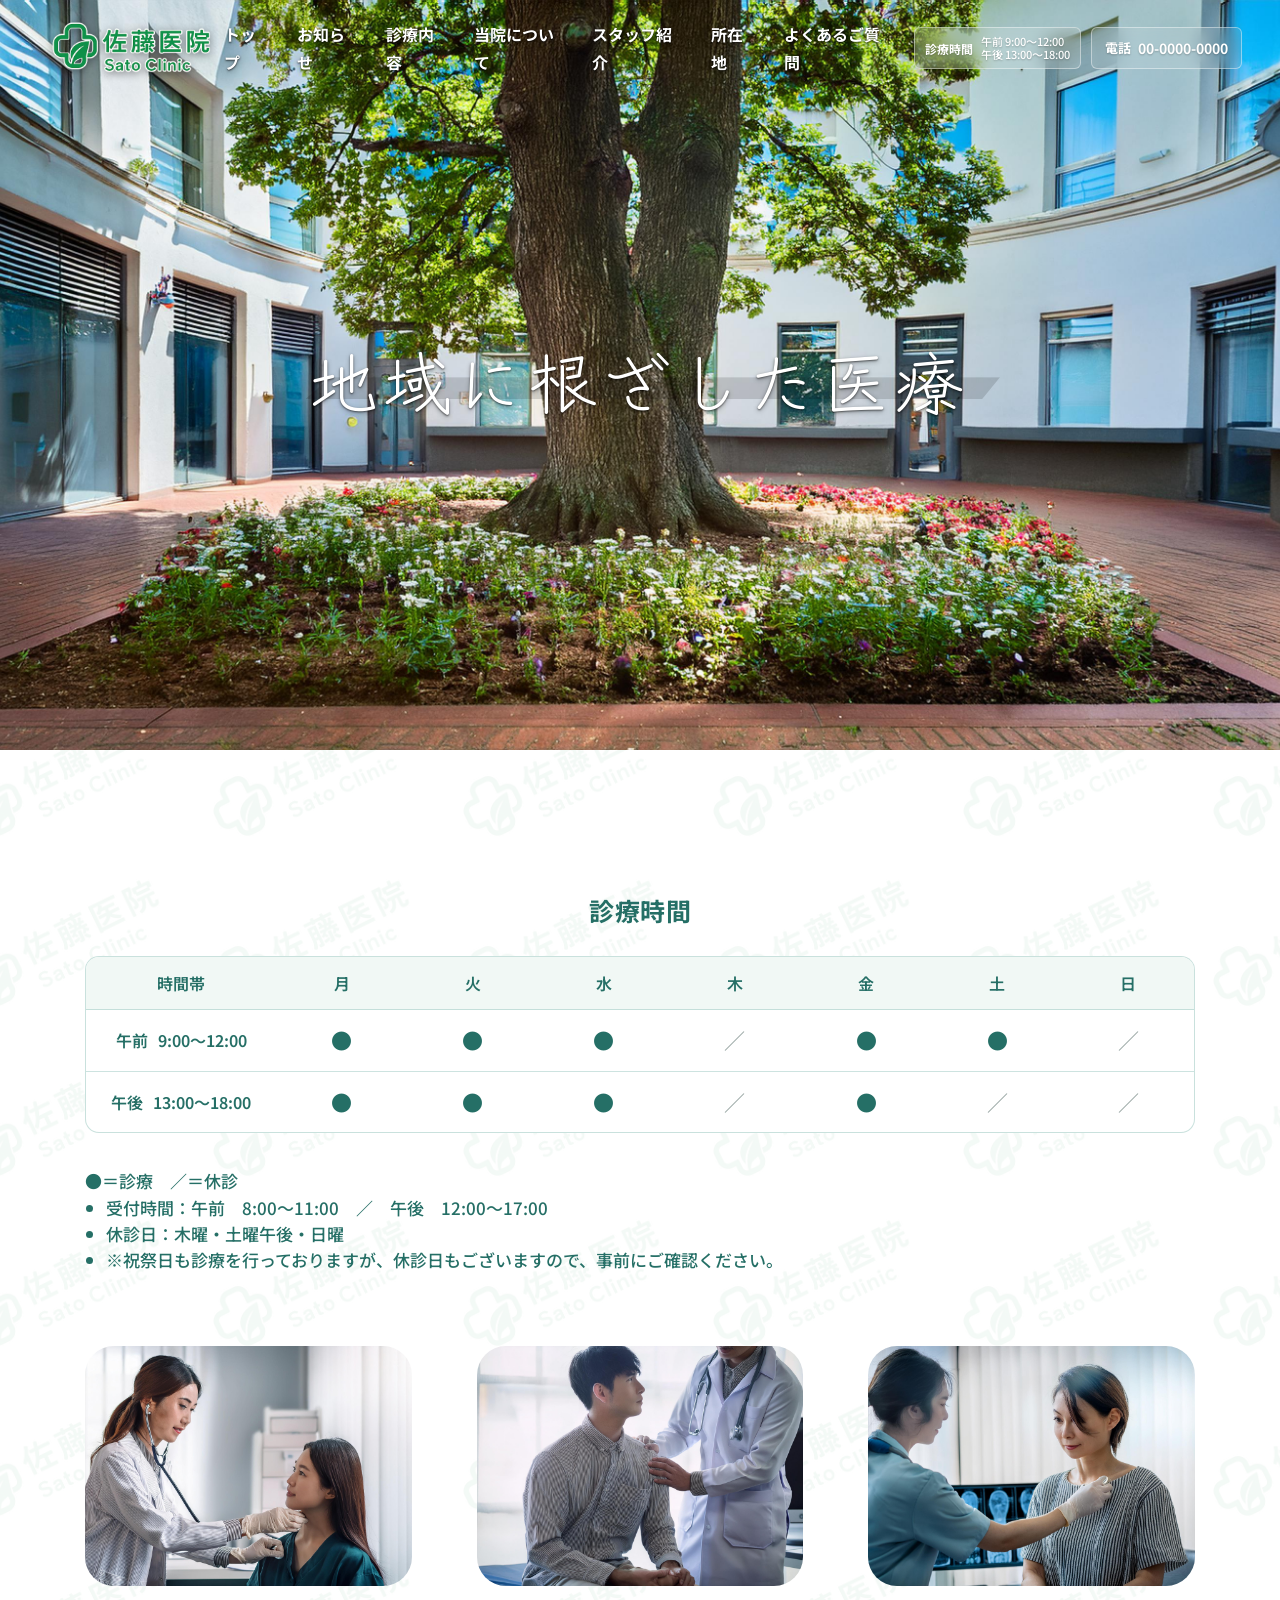
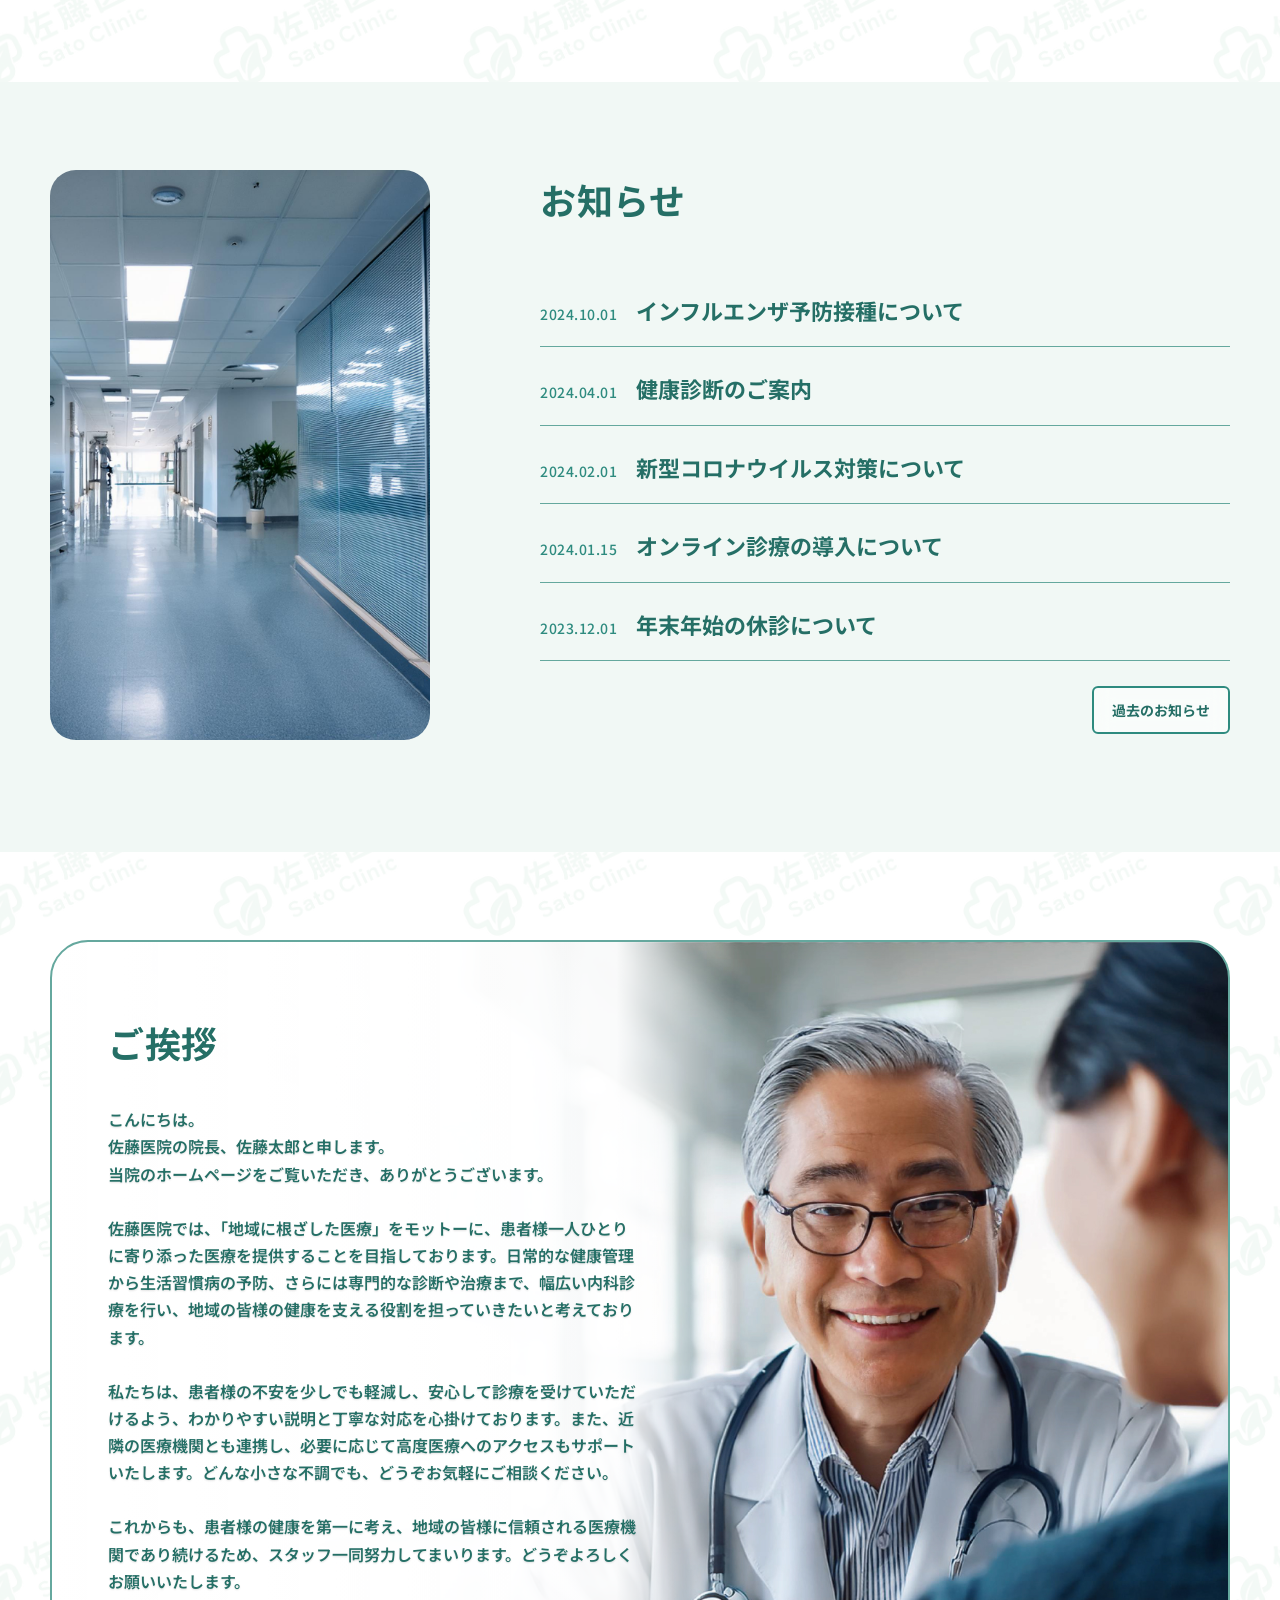
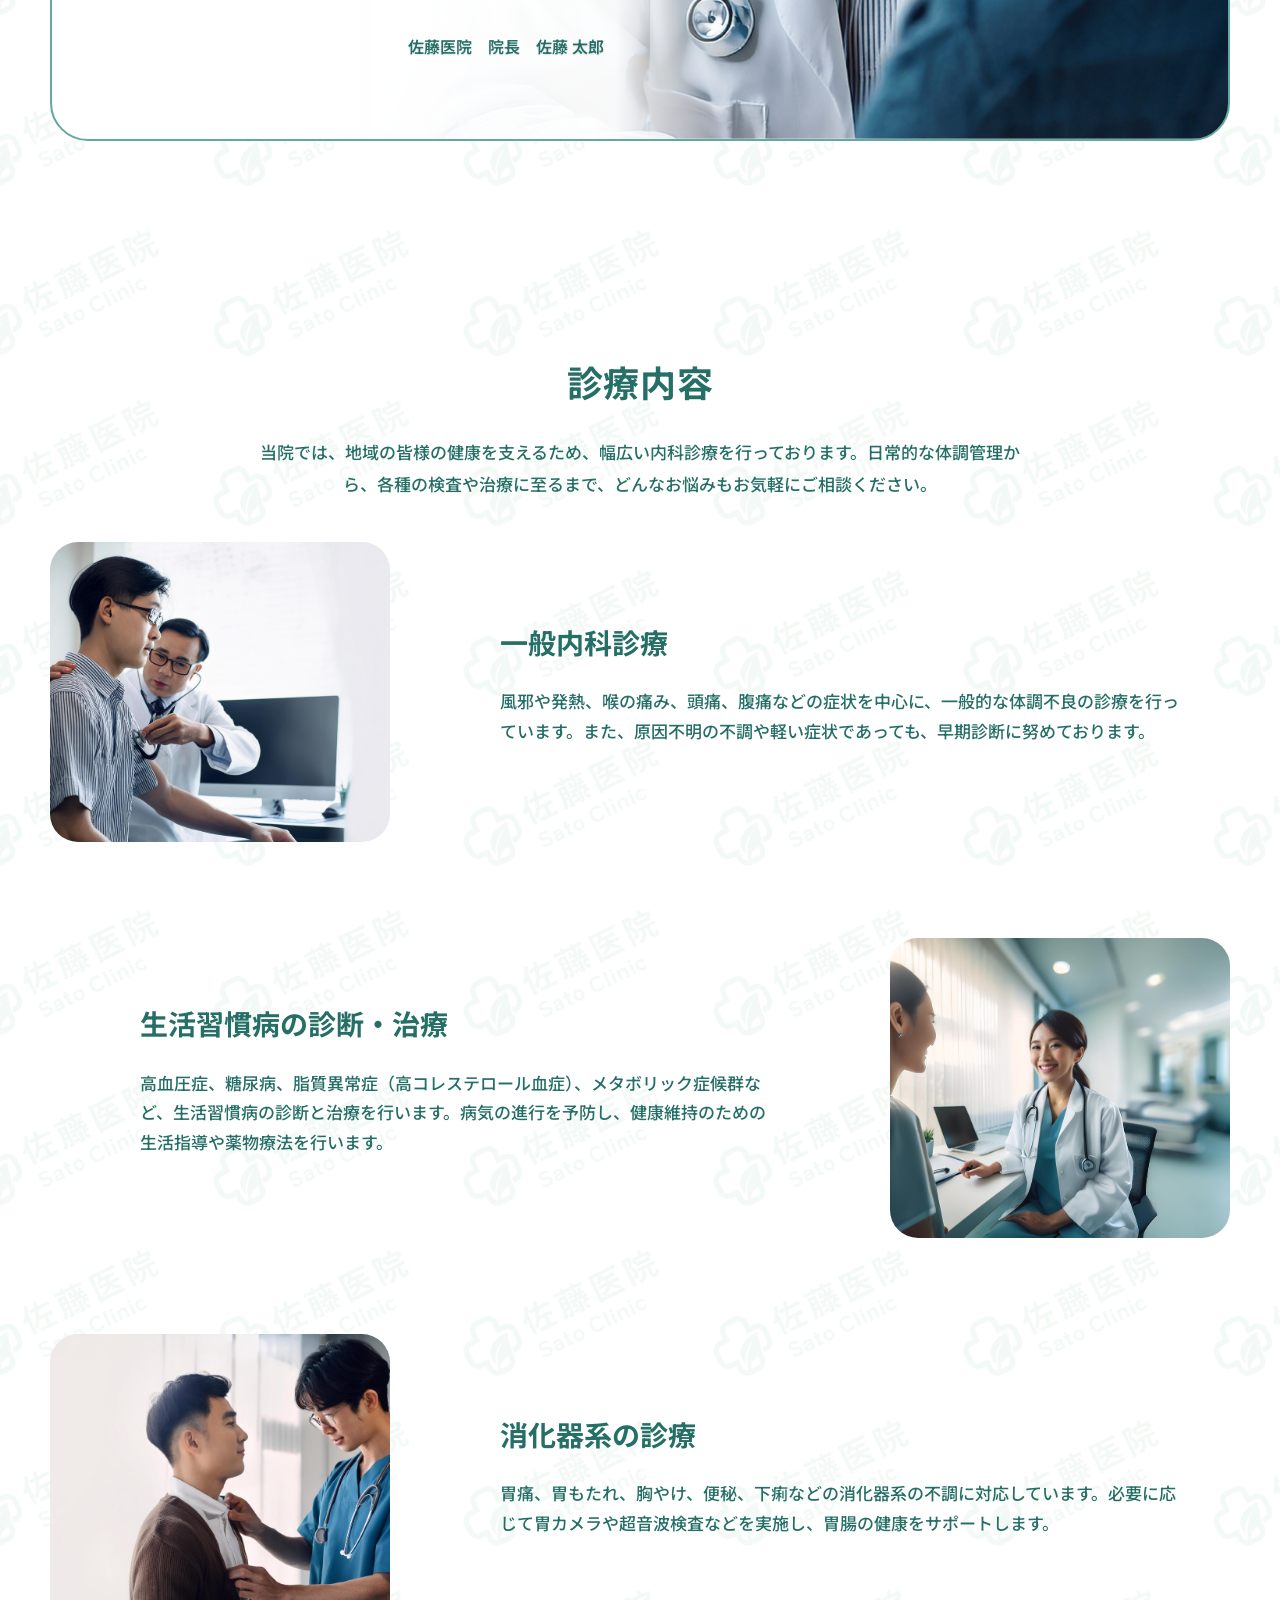
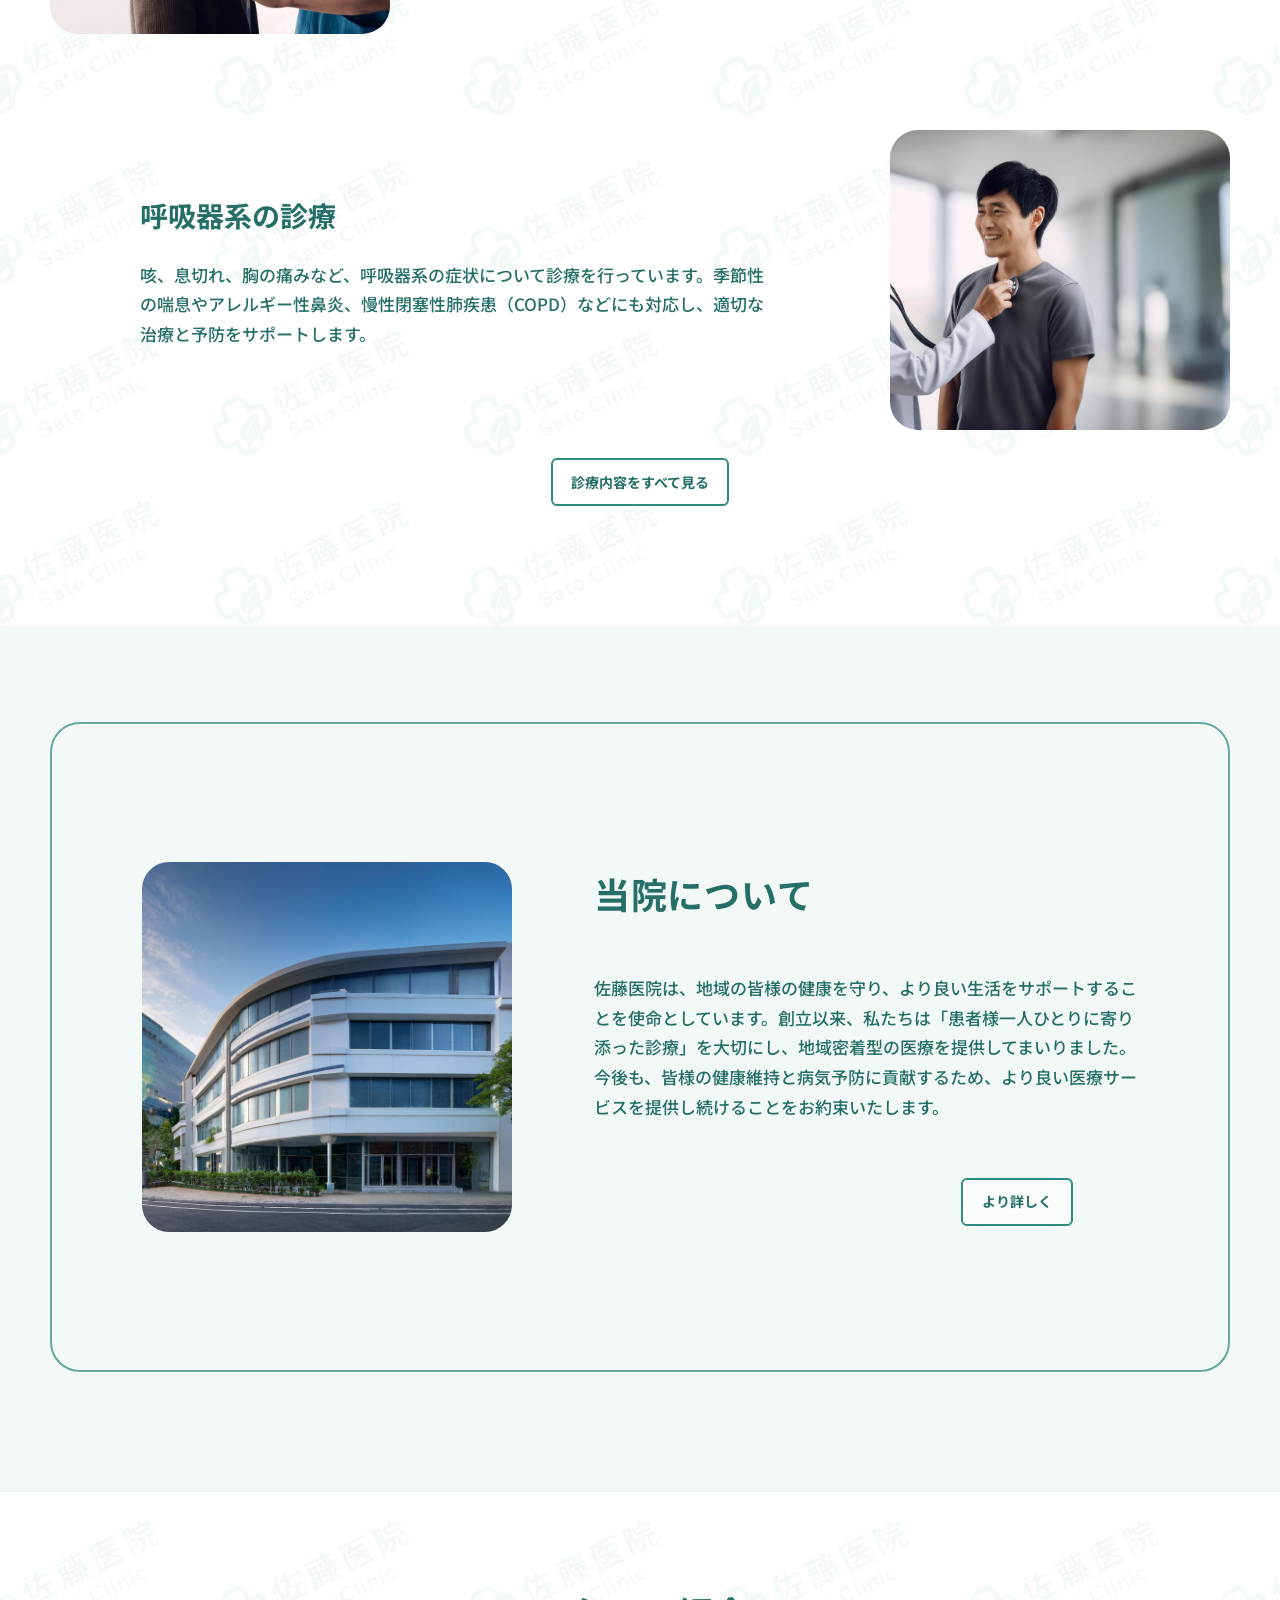
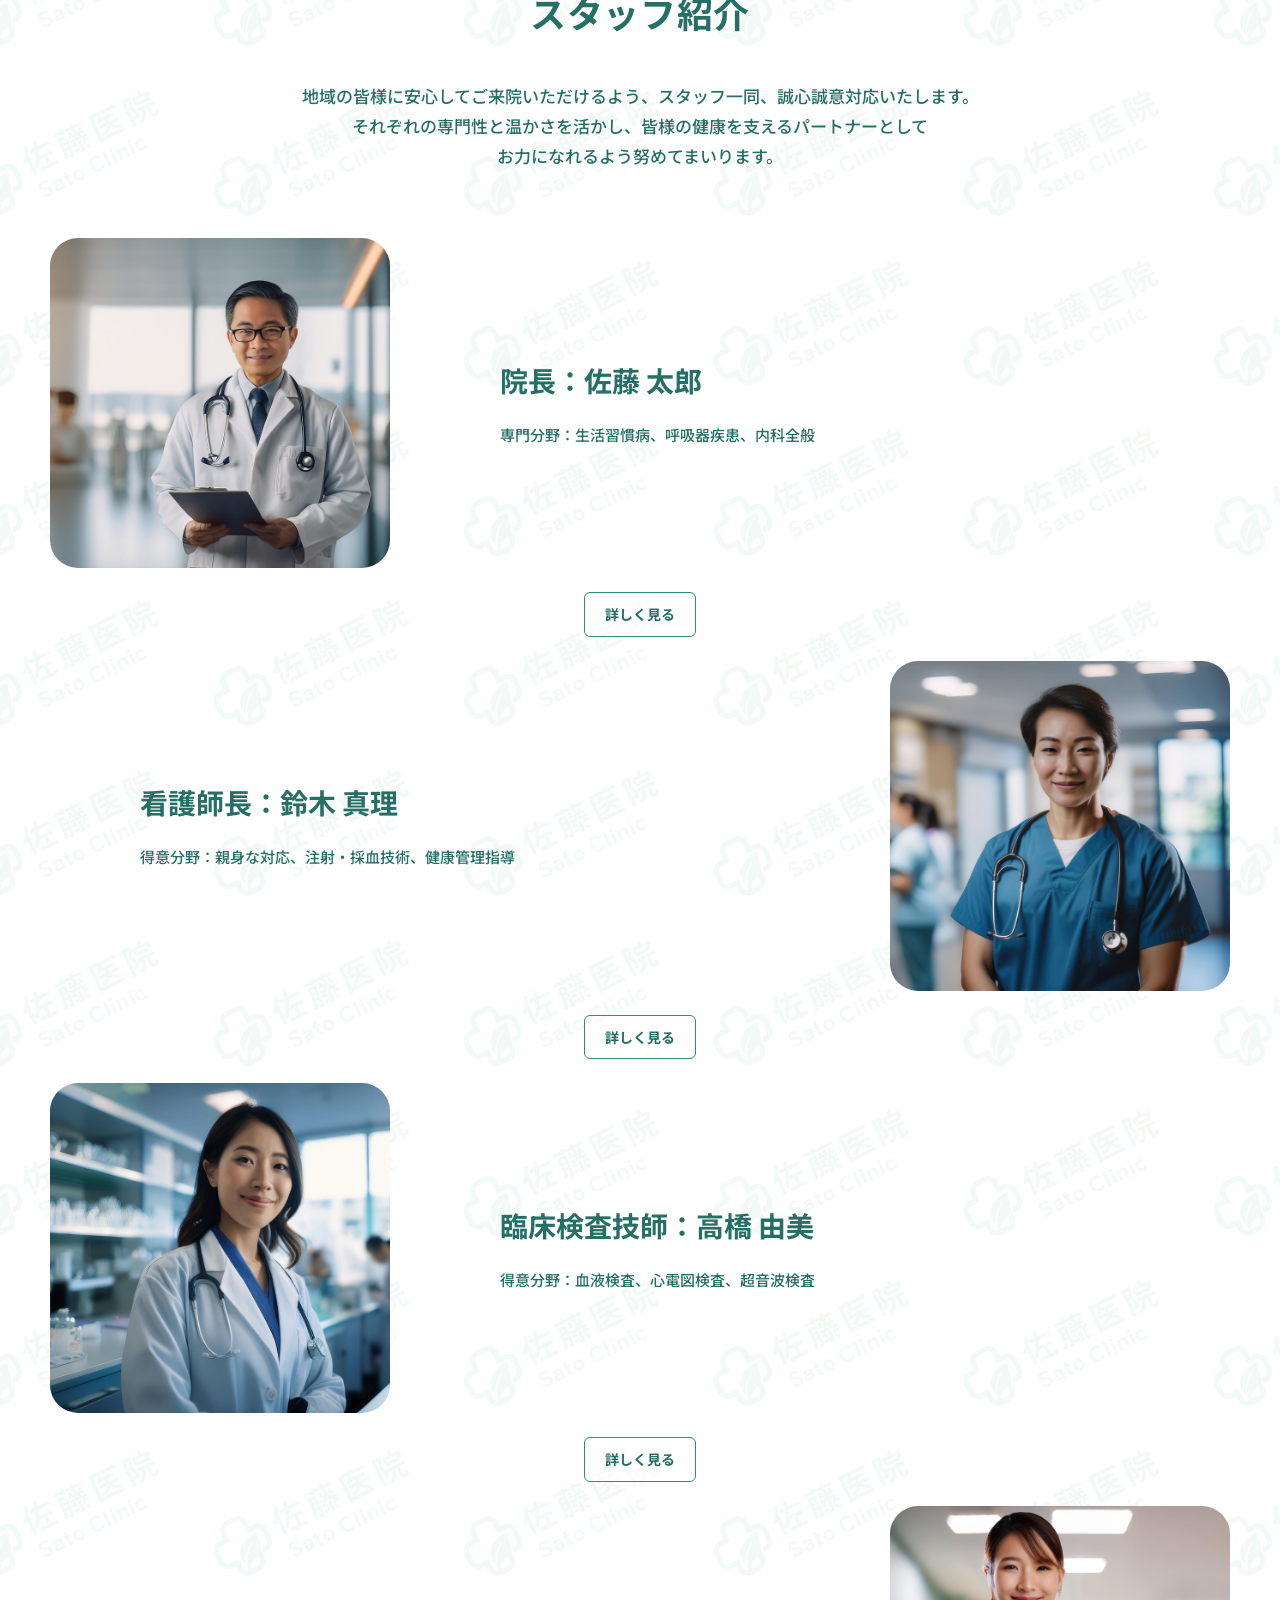
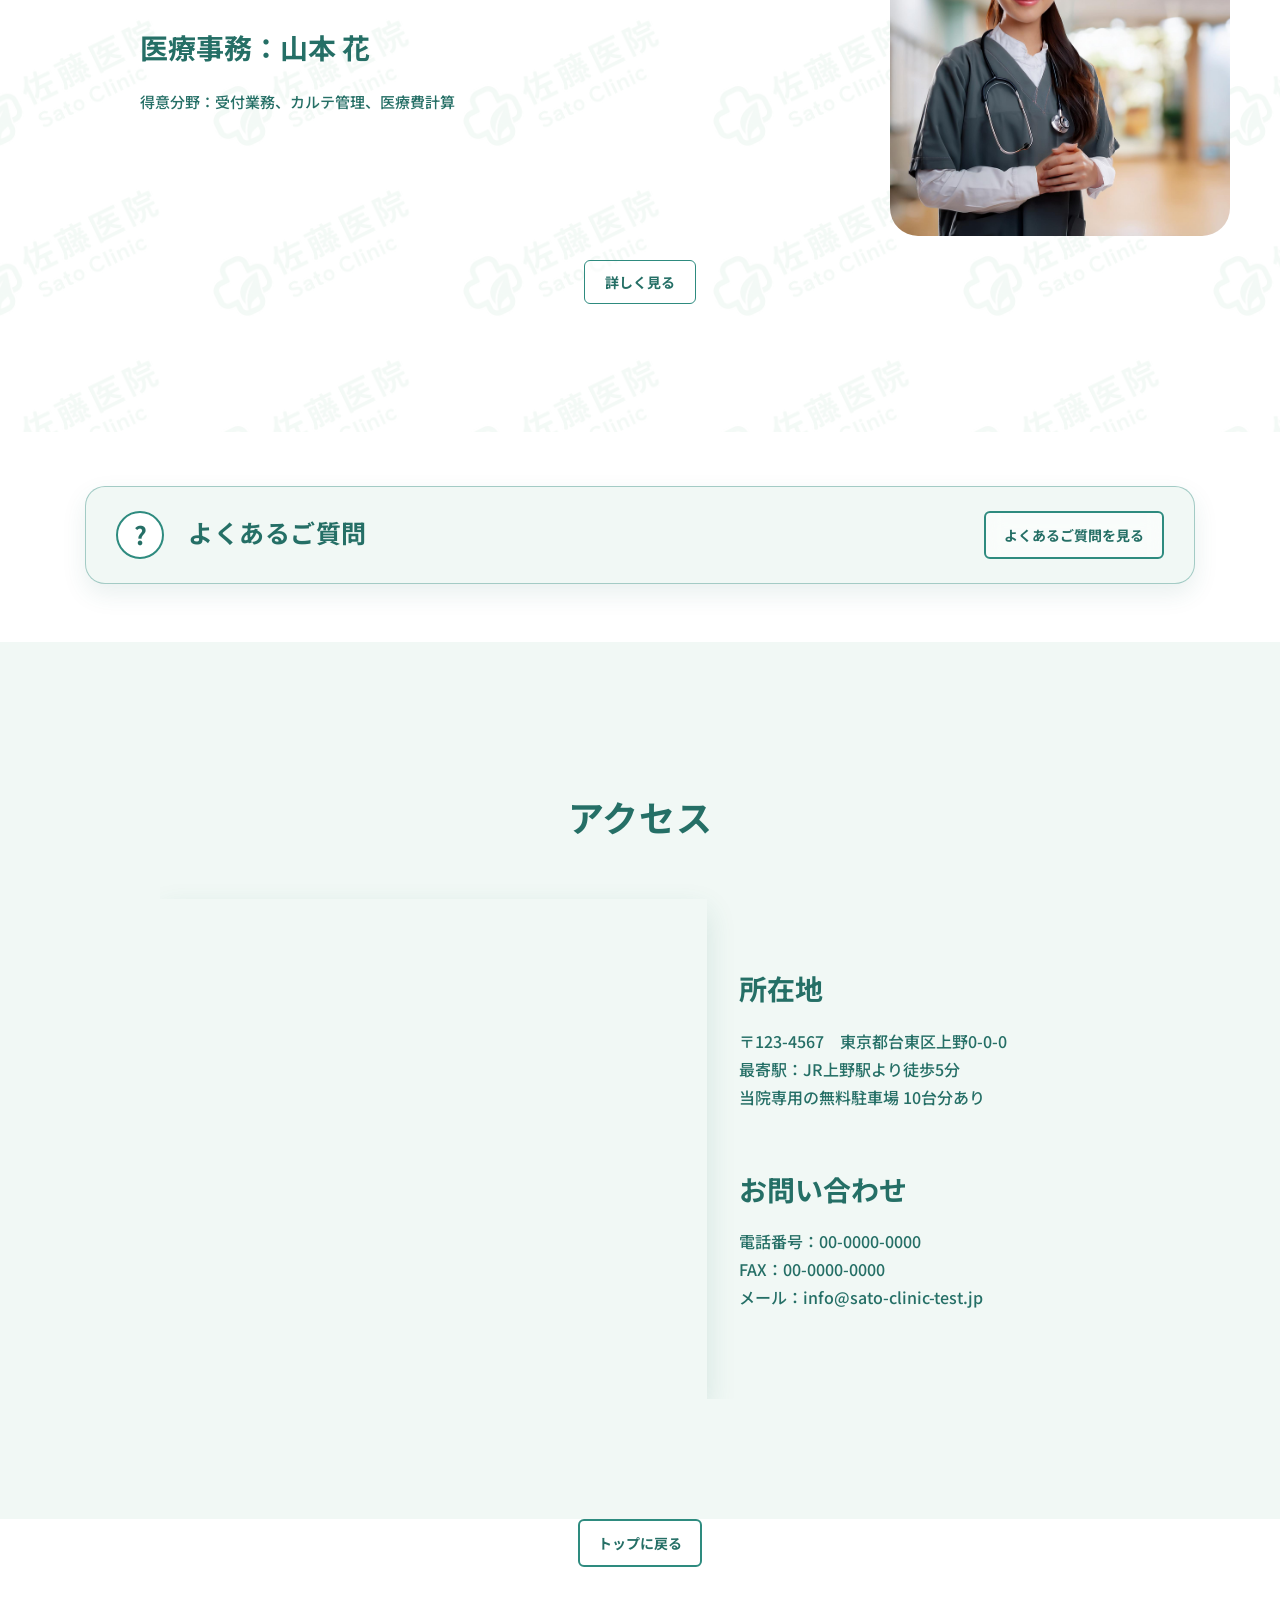
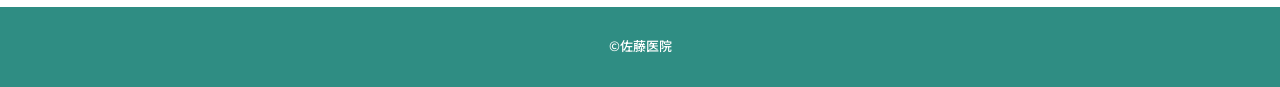
==== commit 6bfc1e0d: "診療時間のずれ修正" ====
--- a/index.html
+++ b/index.html
@@ -60,8 +60,8 @@
                 <tr><th>時間帯</th><th>月</th><th>火</th><th>水</th><th>木</th><th>金</th><th>土</th><th>日</th></tr>
               </thead>
               <tbody>
-                <tr><th>午前　9:00〜12:00</th><td class="is-open">●</td><td class="is-open">●</td><td class="is-open">●</td><td class="is-closed">／</td><td class="is-open">●</td><td class="is-open">●</td><td class="is-closed">／</td></tr>
-                <tr><th>午後　13:00〜18:00</th><td class="is-open">●</td><td class="is-open">●</td><td class="is-open">●</td><td class="is-closed">／</td><td class="is-open">●</td><td class="is-closed">／</td><td class="is-closed">／</td></tr>
+                <tr><th class="hours-time"><span>午前</span><span>9:00〜12:00</span></th><td class="is-open">●</td><td class="is-open">●</td><td class="is-open">●</td><td class="is-closed">／</td><td class="is-open">●</td><td class="is-open">●</td><td class="is-closed">／</td></tr>
+                <tr><th class="hours-time"><span>午後</span><span>13:00〜18:00</span></th><td class="is-open">●</td><td class="is-open">●</td><td class="is-open">●</td><td class="is-closed">／</td><td class="is-open">●</td><td class="is-closed">／</td><td class="is-closed">／</td></tr>
               </tbody>
             </table>
           </div>
--- a/css/style.css
+++ b/css/style.css
@@ -488,6 +488,10 @@
   gap: 28px;
 }
 
+.about-staff-grid .carousel-track { display: contents; }
+
+.about-detail-staff .about-staff-grid.staff-carousel { display: grid; }
+
 .about-staff-card {
   display: grid;
   grid-template-columns: 150px minmax(0, 1fr);
@@ -668,13 +672,26 @@
 }
 
 .news-detail-list a {
-  display: block;
+  display: grid;
+  grid-template-columns: 112px minmax(0, 1fr) auto;
+  align-items: baseline;
+  gap: 18px;
   padding: 20px 24px;
   border-bottom: 1px solid rgba(101, 168, 158, .45);
   color: var(--green);
   background: rgba(255, 255, 255, .84);
   font-size: 18px;
   font-weight: 700;
+}
+
+.news-detail-list time,
+.news-list time,
+.news-article summary time {
+  color: var(--green-bright);
+  font-size: 14px;
+  font-weight: 500;
+  letter-spacing: .04em;
+  white-space: nowrap;
 }
 
 .news-detail-list a::after {
@@ -695,24 +712,92 @@
 
 .news-article {
   scroll-margin-top: 120px;
-  padding: 34px 38px 38px;
+  padding: 0;
   border: 1px solid rgba(101, 168, 158, .55);
   border-radius: 20px;
   background: #fff;
   box-shadow: 0 10px 24px rgba(37, 111, 102, .08);
 }
 
-.news-article h3 {
-  margin-bottom: 18px;
-  padding-bottom: 14px;
-  border-bottom: 2px solid var(--line);
-  font-size: 25px;
+.news-article summary {
+  display: grid;
+  grid-template-columns: 112px minmax(0, 1fr) auto;
+  align-items: baseline;
+  gap: 18px;
+  padding: 25px 30px;
+  cursor: pointer;
+  list-style: none;
+}
+
+.news-article summary::-webkit-details-marker { display: none; }
+
+.news-article summary::after {
+  color: var(--green);
+  content: "+";
+  font-size: 28px;
+  font-weight: 400;
+  line-height: 1;
+}
+
+.news-article[open] summary::after { content: "−"; }
+
+.news-article summary h3 {
+  margin: 0;
+  padding: 0;
+  border: 0;
+  font-size: 23px;
+  line-height: 1.5;
 }
 
 .news-article p {
-  margin: 0;
+  margin: 0 30px;
+  padding: 24px 0 30px;
+  border-top: 1px solid var(--line);
   font-size: 17px;
   line-height: 2;
+}
+
+.news-article[hidden] { display: none; }
+
+.news-pagination {
+  display: flex;
+  align-items: center;
+  justify-content: center;
+  gap: 10px;
+  margin-top: 48px;
+}
+
+.news-pagination[hidden] { display: none; }
+
+.news-pagination button {
+  min-width: 42px;
+  min-height: 42px;
+  padding: 8px 12px;
+  border: 1px solid var(--green);
+  border-radius: 999px;
+  color: var(--green);
+  background: #fff;
+  font: inherit;
+  cursor: pointer;
+}
+
+.news-pagination button:hover,
+.news-pagination button:focus-visible,
+.news-pagination button.is-current {
+  color: #fff;
+  background: var(--green);
+}
+
+.news-pagination button:disabled {
+  opacity: .4;
+  cursor: not-allowed;
+}
+
+.news-mobile-controls { display: none; }
+
+.news-page-numbers {
+  display: flex;
+  gap: 8px;
 }
 
 .hours {
@@ -756,8 +841,13 @@
   border-bottom: 0;
 }
 
-.hours-table tr > :first-child { width: 160px; }
-.hours-table tbody th { font-weight: 600; }
+.hours-table tr > :first-child { width: 190px; }
+.hours-table tbody th {
+  font-weight: 600;
+  white-space: nowrap;
+}
+
+.hours-time span + span { margin-left: 10px; }
 .hours-table td { font-size: 21px; }
 .hours-table td.is-open { color: var(--green); font-weight: 700; }
 .hours-table td.is-closed { color: #9aa8a5; }
@@ -817,7 +907,9 @@
 
 .news-list li { border-bottom: 1.5px solid var(--line); }
 .news-list a {
-  display: block;
+  display: flex;
+  align-items: baseline;
+  gap: 18px;
   padding: 22px 0 17px;
   font-size: 22px;
   font-weight: 700;
@@ -907,6 +999,8 @@
   text-align: center;
 }
 
+.news-list a span { min-width: 0; }
+
 .medical-row,
 .staff-row {
   display: grid;
@@ -1327,7 +1421,7 @@
   }
 
   .hours-table tbody tr {
-    grid-template-columns: repeat(7, minmax(0, 1fr));
+    grid-template-columns: 72px repeat(7, minmax(0, 1fr));
     overflow: hidden;
     border: 1px solid rgba(101, 168, 158, .35);
     border-radius: 12px;
@@ -1335,9 +1429,21 @@
   }
 
   .hours-table tbody tr th {
-    grid-column: 1 / -1;
     background: var(--section-tint);
   }
+
+  .hours-table tbody tr > :first-child {
+    width: auto;
+    white-space: normal;
+    line-height: 1.35;
+    overflow-wrap: anywhere;
+  }
+
+  .hours-time span {
+    display: block;
+  }
+
+  .hours-time span + span { margin-left: 0; }
 
   .hours-table th,
   .hours-table td {
@@ -1398,9 +1504,16 @@
   }
 
   .news-list a {
+    align-items: flex-start;
+    gap: 4px;
+    flex-direction: column;
     padding: 13px 0 11px;
     font-size: 15px;
   }
+
+  .news-list time,
+  .news-detail-list time,
+  .news-article summary time { font-size: 12px; }
 
   .news-button {
     float: none;
@@ -1554,6 +1667,28 @@
     border-radius: 16px;
   }
 
+  .about-detail-staff .about-staff-grid.staff-carousel {
+    display: block;
+    margin: 0;
+    padding: 0;
+    overflow: hidden;
+    touch-action: pan-y;
+  }
+
+  .about-detail-staff .about-staff-grid .carousel-track {
+    display: flex;
+    align-items: flex-start;
+    width: 100%;
+    will-change: transform;
+  }
+
+  .about-detail-staff .about-staff-card {
+    flex: 0 0 100%;
+    width: 100%;
+    box-sizing: border-box;
+    margin-bottom: 0;
+  }
+
   .about-staff-card img {
     width: 110px;
     height: 110px;
@@ -1631,28 +1766,103 @@
 
   .news-detail-list { margin-bottom: 48px; }
   .news-detail-list a {
+    grid-template-columns: 1fr auto;
+    gap: 4px 10px;
     padding: 17px 16px;
     font-size: 15px;
     line-height: 1.7;
   }
 
+  .news-detail-list a time { grid-column: 1 / -1; }
+
   .news-detail-list a::after { font-size: 19px; }
-  .news-articles { gap: 20px; }
+  .news-detail.news-mobile-ready .news-detail-list { display: none; }
+
+  .news-mobile-controls {
+    align-items: center;
+    justify-content: space-between;
+    gap: 16px;
+    margin: 0 0 18px;
+  }
+
+  .news-detail.news-mobile-ready .news-mobile-controls { display: flex; }
+
+  .news-mobile-controls button {
+    min-width: 76px;
+    min-height: 44px;
+    padding: 8px 14px;
+    border: 1px solid var(--green);
+    border-radius: 999px;
+    color: var(--green);
+    background: #fff;
+    font: inherit;
+    cursor: pointer;
+  }
+
+  .news-mobile-controls button:disabled {
+    opacity: .4;
+    cursor: not-allowed;
+  }
+
+  .news-mobile-controls span {
+    color: var(--green);
+    font-size: 15px;
+    font-weight: 700;
+    white-space: nowrap;
+  }
+
+  .news-detail.news-mobile-ready .news-articles {
+    position: relative;
+    display: block;
+    overflow: hidden;
+    gap: 0;
+    touch-action: pan-y;
+  }
 
   .news-article {
     scroll-margin-top: 92px;
-    padding: 22px 17px 24px;
+    padding: 0;
     border-radius: 16px;
   }
 
-  .news-article h3 {
-    margin-bottom: 14px;
-    padding-bottom: 10px;
-    font-size: 20px;
+  .news-detail.news-mobile-ready .news-article {
+    position: absolute;
+    top: 0;
+    left: 0;
+    width: 100%;
+    box-sizing: border-box;
+  }
+
+  .news-detail.news-mobile-ready .news-article summary {
+    pointer-events: none;
+  }
+
+  .news-detail.news-mobile-ready .news-article summary::after { display: none; }
+
+  .news-article summary {
+    grid-template-columns: 1fr auto;
+    gap: 5px 10px;
+    padding: 19px 17px;
+  }
+
+  .news-article summary time { grid-column: 1 / -1; }
+
+  .news-article summary h3 {
+    font-size: 18px;
     line-height: 1.5;
   }
 
-  .news-article p { font-size: 15px; line-height: 1.9; }
+  .news-article p {
+    margin: 0 17px;
+    padding: 20px 0 24px;
+    font-size: 15px;
+    line-height: 1.9;
+  }
+
+  .news-pagination {
+    flex-wrap: wrap;
+    margin-top: 36px;
+  }
 
   .medical { padding: 56px 0 72px; }
   .medical > .content > h2 { margin-bottom: 42px; }
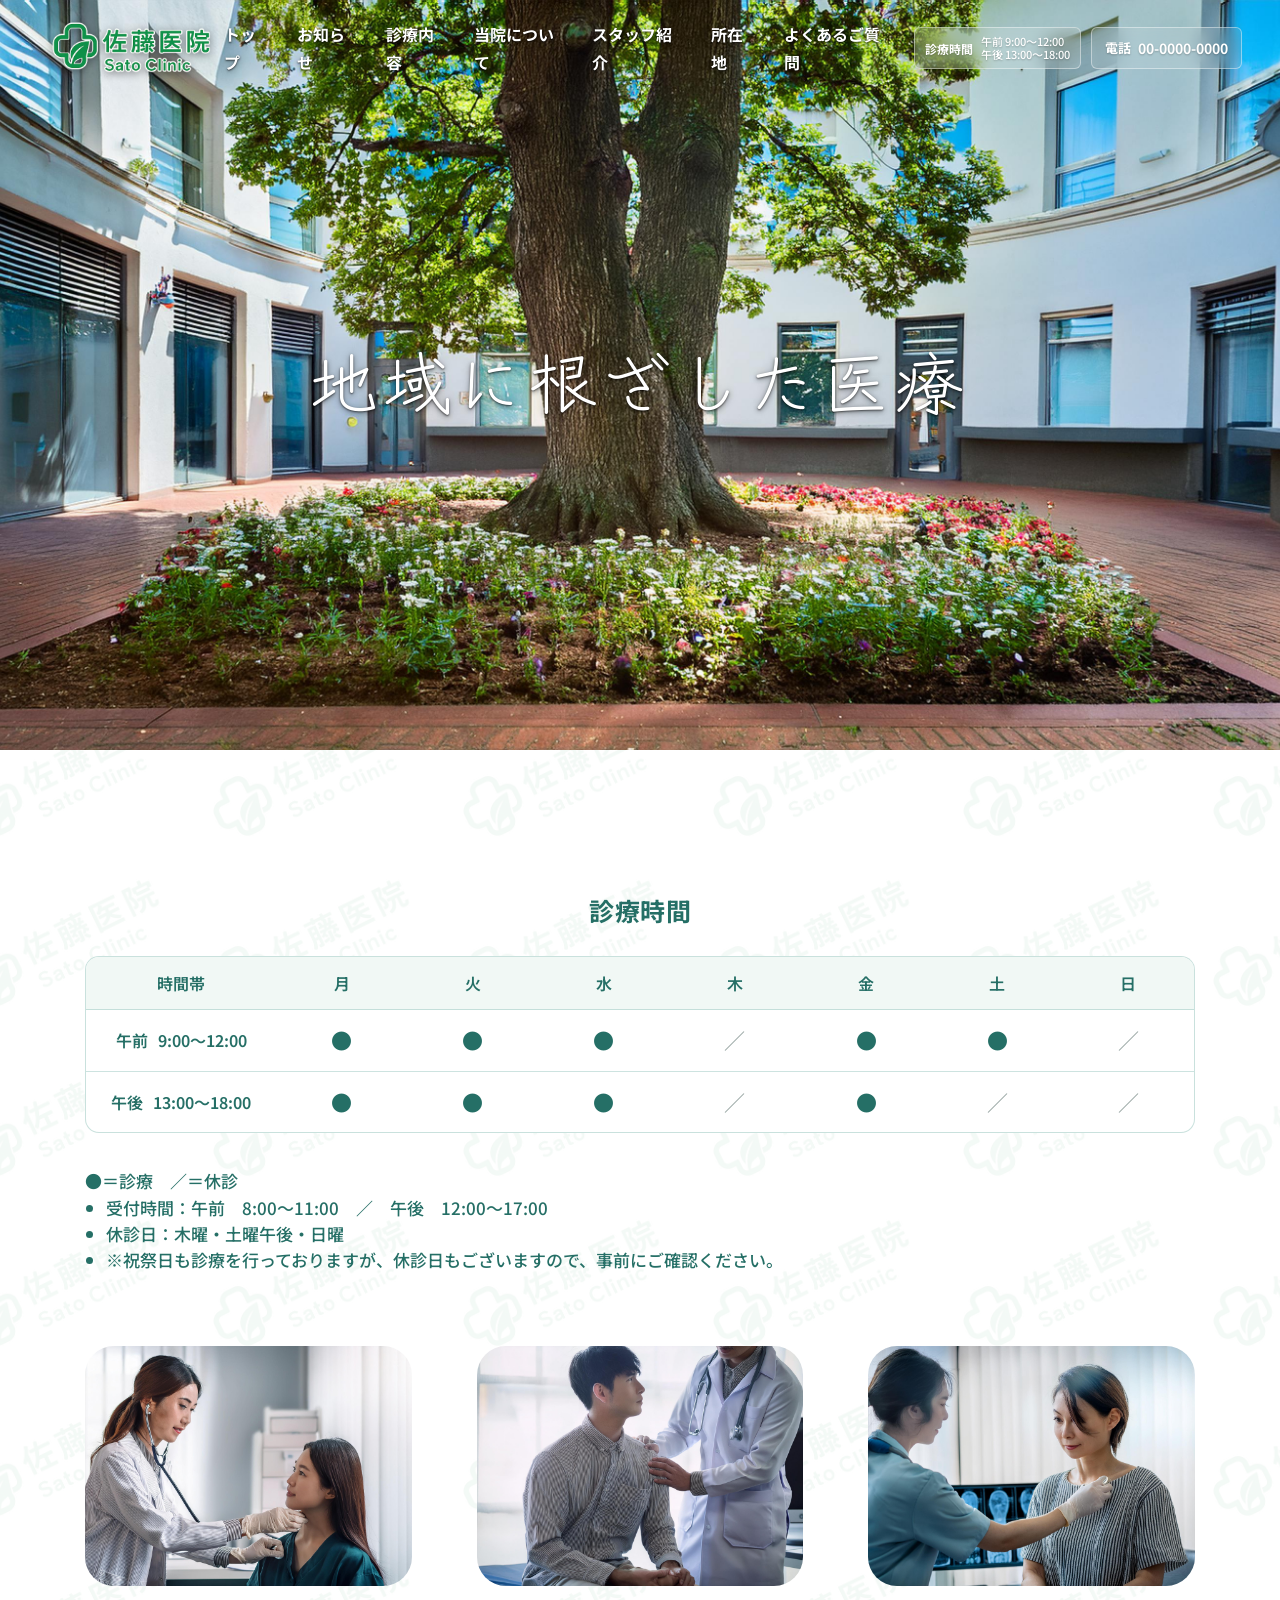
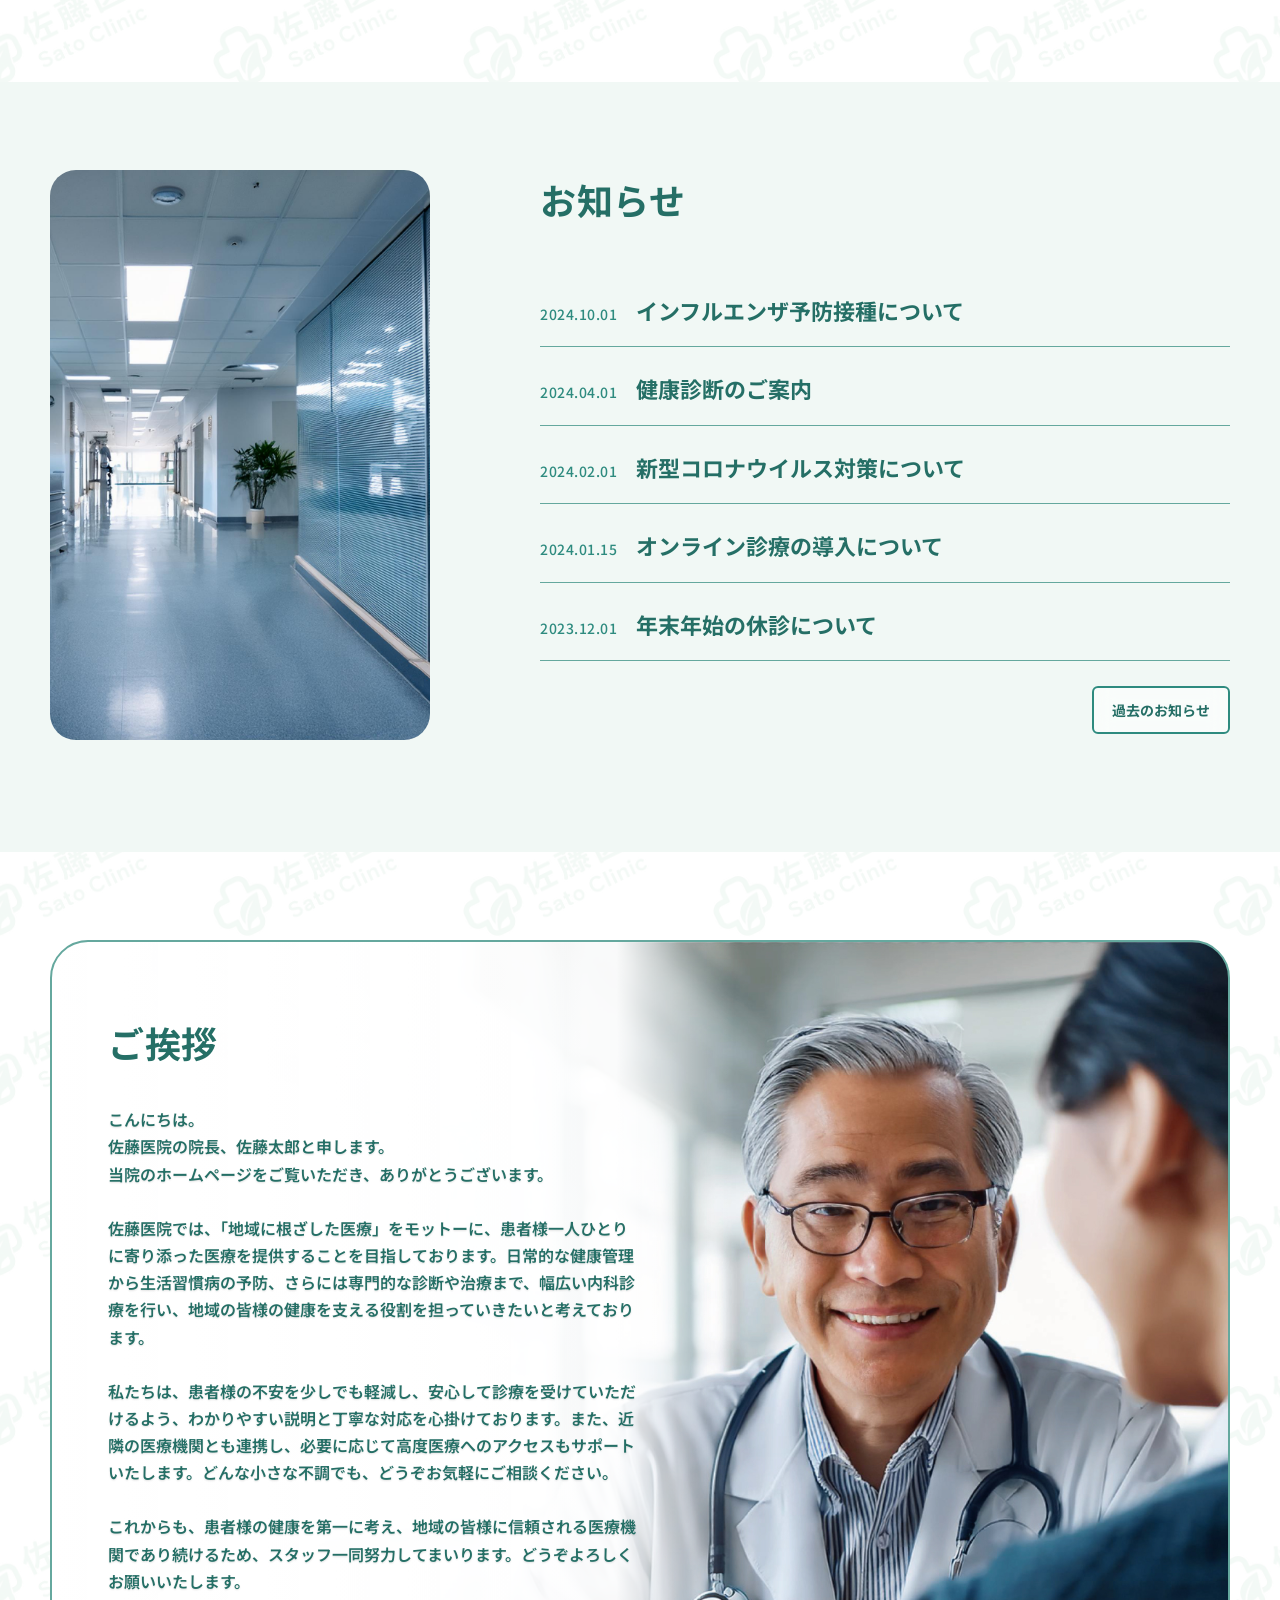
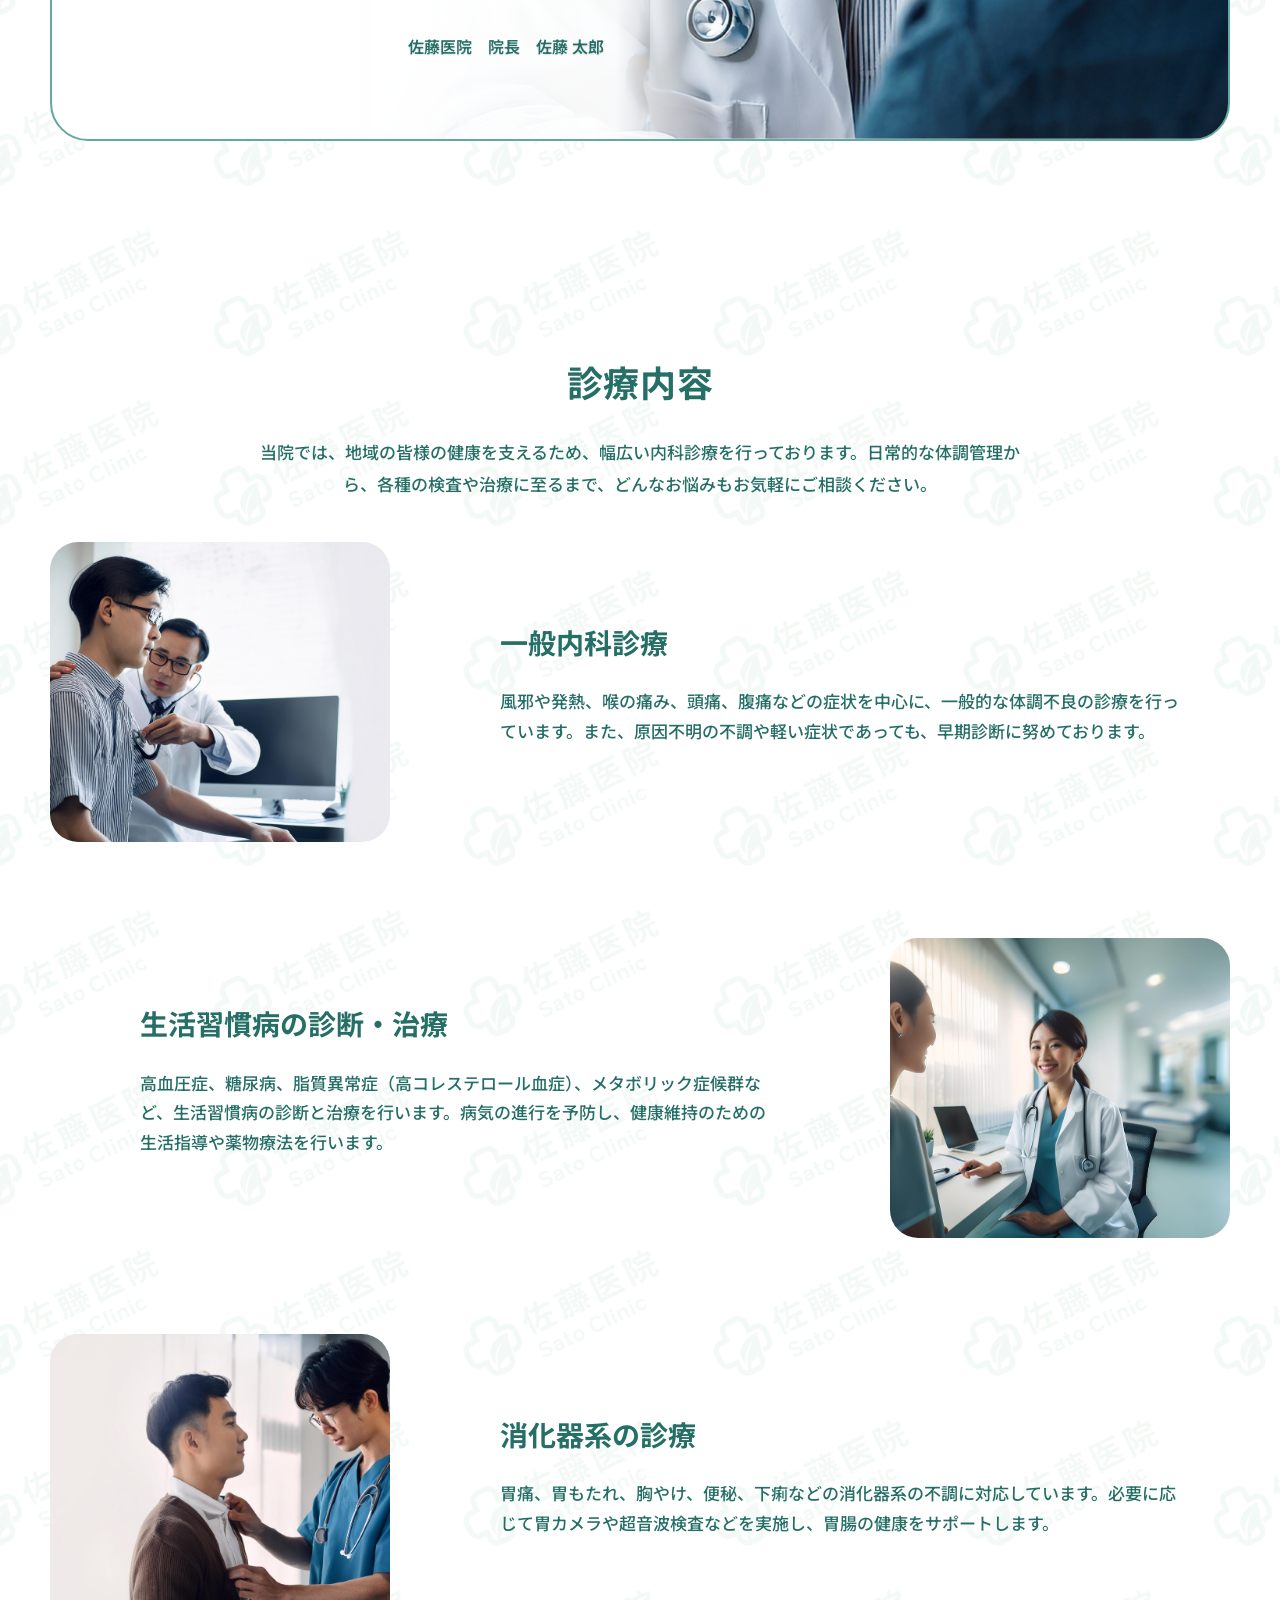
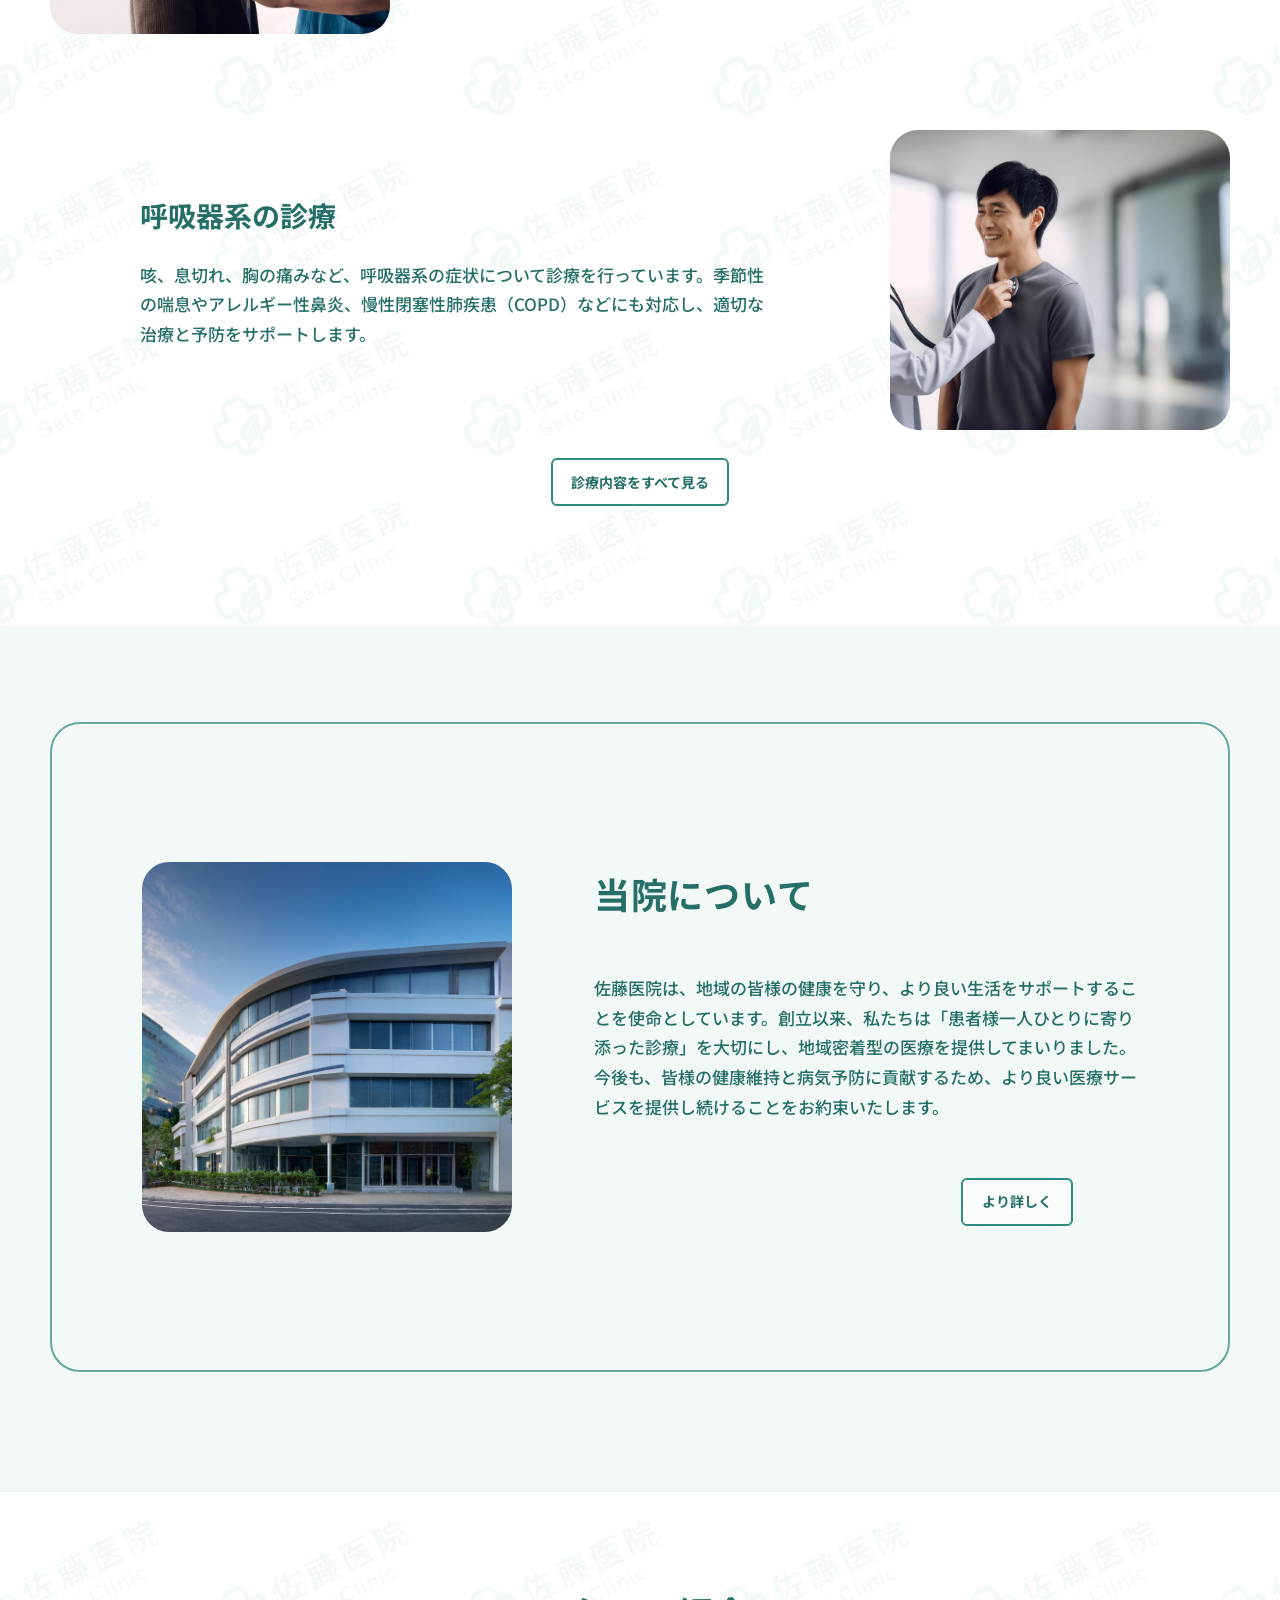
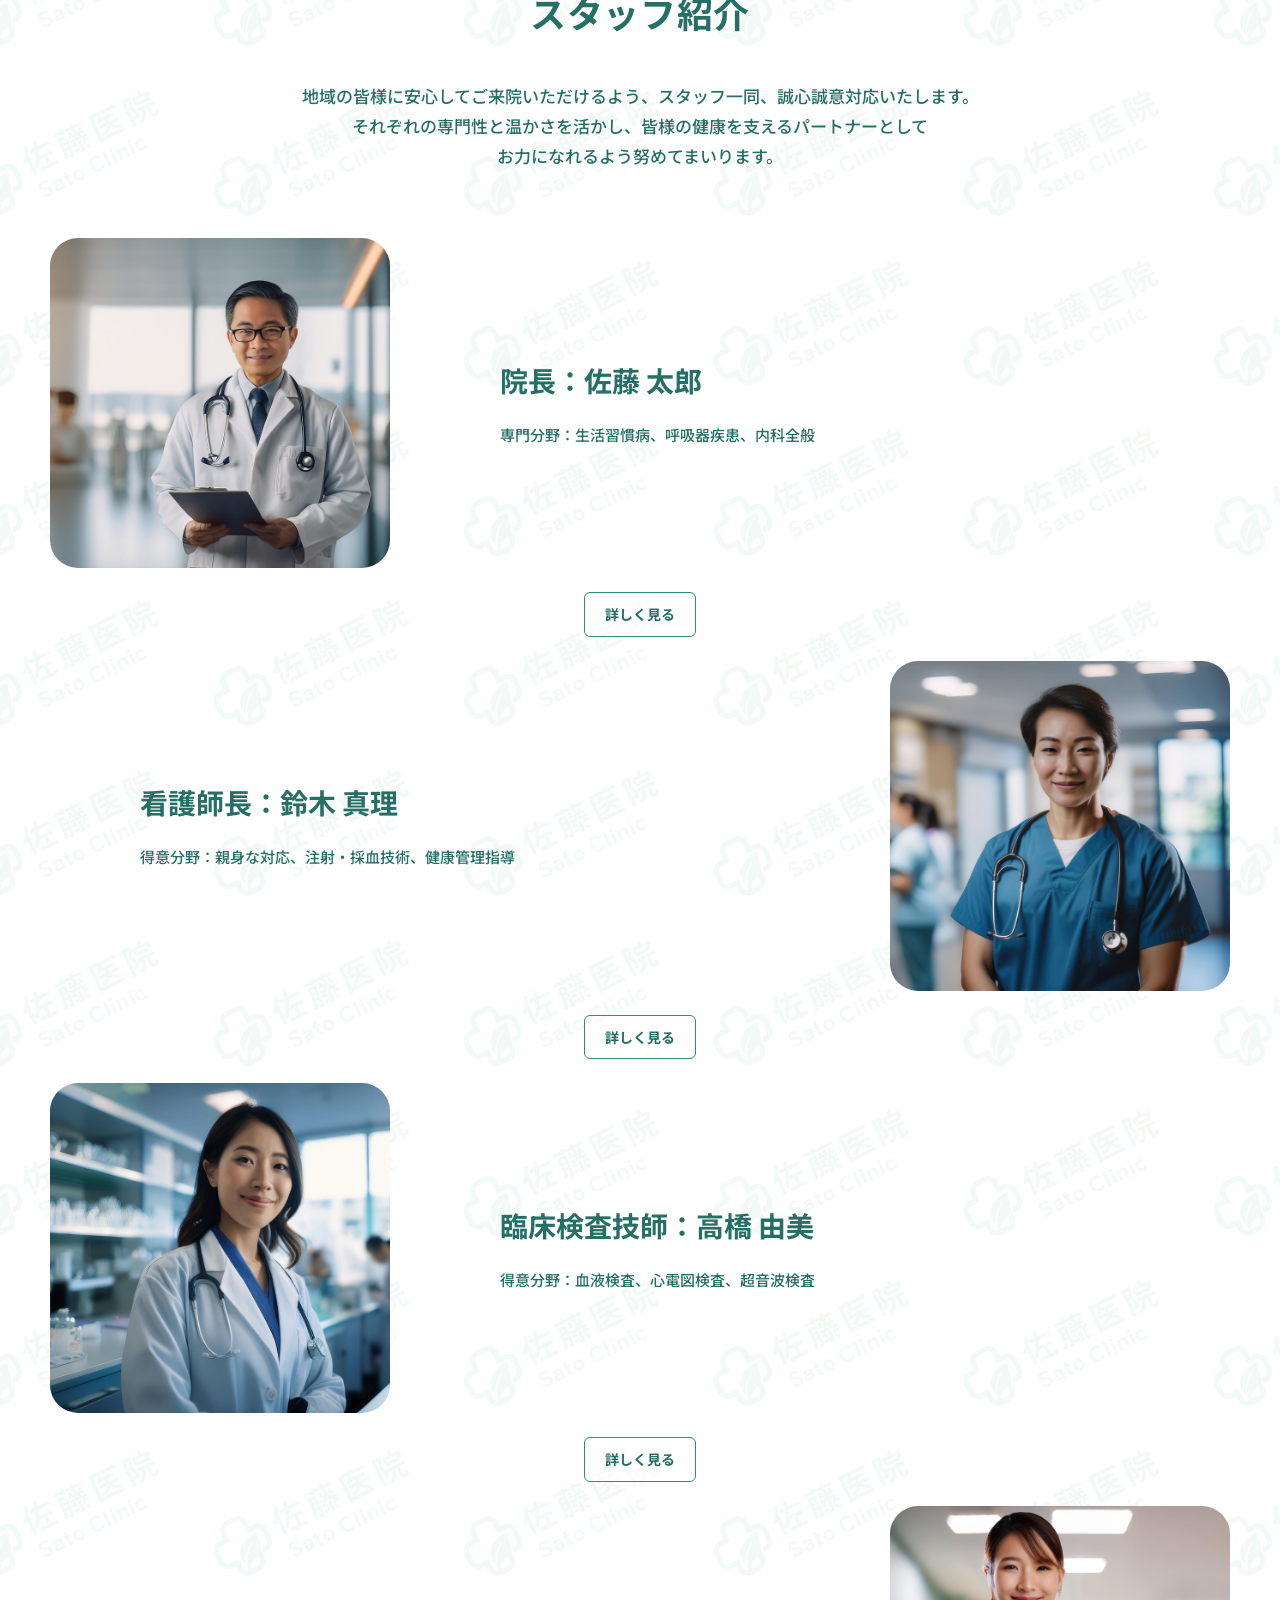
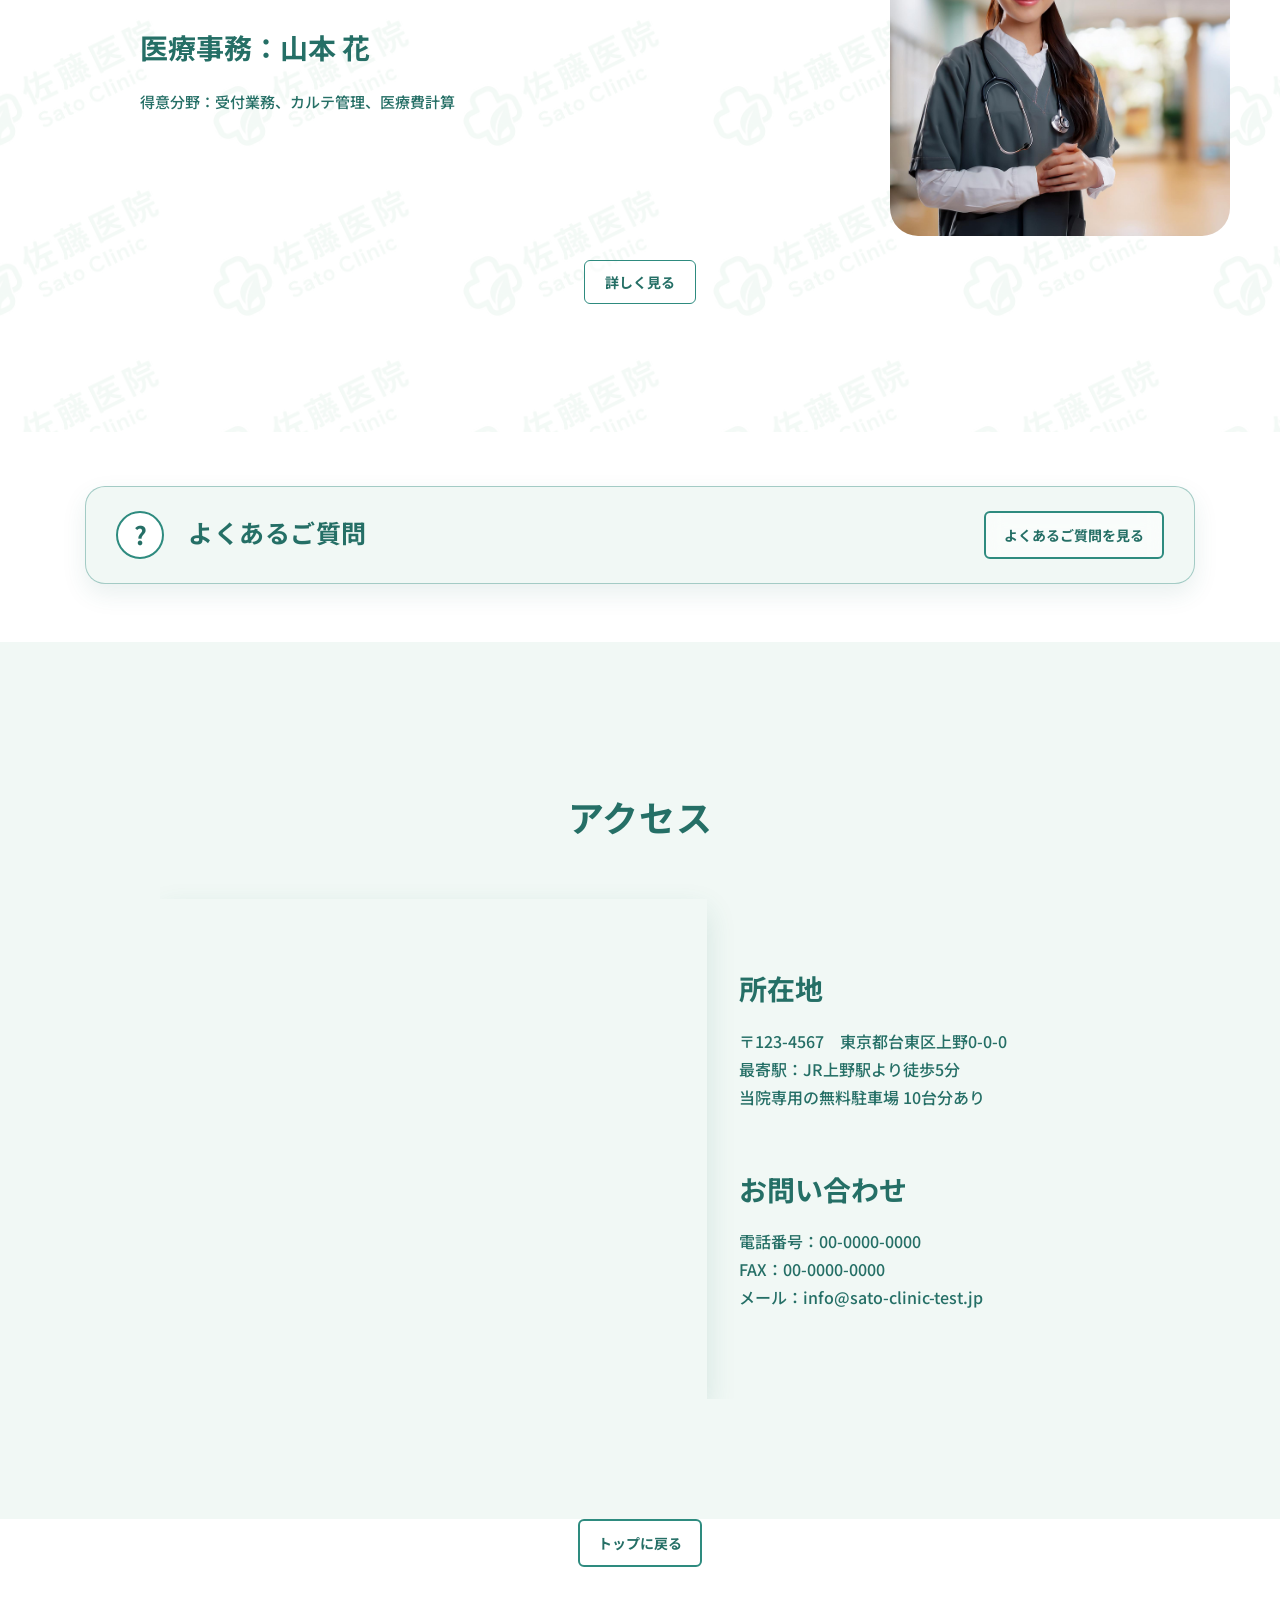
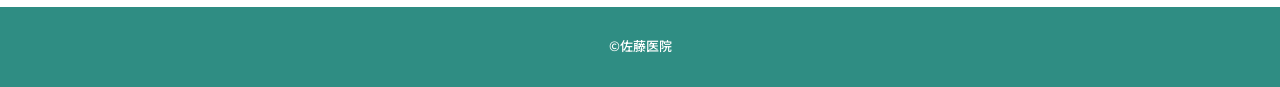
==== commit 4e5ef823: "自動で回るカルーセル配置" ====
--- a/index.html
+++ b/index.html
@@ -74,9 +74,16 @@
             </ul>
           </div>
           <div class="patient-gallery" aria-label="診療風景">
-            <img src="./assets/Patient_Image/patient_3.jpg" alt="患者様を診察する医師" loading="lazy">
-            <img src="./assets/Patient_Image/patient_2.jpg" alt="患者様の胸部を診察する医師" loading="lazy">
-            <img src="./assets/Patient_Image/patient_4.jpg" alt="患者様を診察する医療スタッフ" loading="lazy">
+            <div class="patient-carousel-track">
+              <img src="./assets/Patient_Image/patient_3.jpg" alt="患者様を診察する医師" loading="lazy">
+              <img src="./assets/Patient_Image/patient_2.jpg" alt="患者様の胸部を診察する医師" loading="lazy">
+              <img src="./assets/Patient_Image/patient_4.jpg" alt="患者様を診察する医療スタッフ" loading="lazy">
+            </div>
+            <div class="patient-carousel-dots" aria-label="診療風景の切り替え">
+              <button type="button" data-patient-slide="0" aria-label="診療風景 1枚目">●</button>
+              <button type="button" data-patient-slide="1" aria-label="診療風景 2枚目">○</button>
+              <button type="button" data-patient-slide="2" aria-label="診療風景 3枚目">○</button>
+            </div>
           </div>
         </div>
       </section>
--- a/css/style.css
+++ b/css/style.css
@@ -226,23 +226,9 @@
   font-weight: 400;
   letter-spacing: .11em;
   text-align: center;
-  text-shadow: 0 1px 2px rgba(0, 0, 0, .58), 0 2px 5px rgba(0, 0, 0, .28);
-  isolation: isolate;
-  --hero-copy-overlay-opacity: .14;
-}
-
-.hero h1::before {
-  position: absolute;
-  z-index: -1;
-  top: calc(50% + 8px);
-  left: 50%;
-  width: min(720px, 94%);
-  height: .33em;
-  content: "";
-  background: rgba(0, 0, 0, var(--hero-copy-overlay-opacity));
-  clip-path: polygon(7% 0, 100% 0, 97.5% 100%, 3.5% 100%);
-  pointer-events: none;
-  transform: translate(-50%, -50%);
+  text-shadow: 0 1px 2px rgba(0, 0, 0, .58),
+    0 2px 5px rgba(0, 0, 0, .32),
+    0 0 10px rgba(0, 0, 0, .22);
 }
 
 .patterned-content {
@@ -874,6 +860,10 @@
   border-radius: 29px;
   object-fit: cover;
 }
+
+.patient-carousel-track { display: contents; }
+.patient-carousel-clone { display: none !important; }
+.patient-carousel-dots { display: none; }
 
 .news {
   padding: 88px 0 112px;
@@ -1380,12 +1370,6 @@
     letter-spacing: .08em;
   }
 
-  .hero h1::before {
-    width: calc(100% - 20px);
-    height: .33em;
-    top: calc(50% + 7px);
-  }
-
   .hours { padding: 48px 0 56px; }
   .hours { scroll-margin-top: 72px; }
 
@@ -1462,25 +1446,44 @@
   }
 
   .patient-gallery {
+    display: block;
+    gap: 0;
+    margin-top: 36px;
+    margin-right: 0;
+    padding-right: 0;
+    overflow: hidden;
+    touch-action: pan-y;
+  }
+
+  .patient-carousel-track {
     display: flex;
-    gap: 16px;
-    margin-top: 36px;
-    margin-right: -16px;
-    padding-right: 16px;
-    overflow-x: auto;
-    scroll-snap-type: x mandatory;
-    scrollbar-width: none;
-  }
-
-  .patient-gallery::-webkit-scrollbar,
-  .medical-carousel::-webkit-scrollbar,
-  .staff-carousel::-webkit-scrollbar { display: none; }
+    align-items: flex-start;
+    width: 100%;
+    will-change: transform;
+  }
+
+  .patient-carousel-track > .patient-carousel-clone { display: block !important; }
 
   .patient-gallery img {
-    flex: 0 0 calc(100% - 16px);
+    flex: 0 0 100%;
     height: 220px;
     border-radius: 22px;
-    scroll-snap-align: start;
+  }
+
+  .patient-carousel-dots {
+    display: flex;
+    justify-content: center;
+    gap: 8px;
+    margin-top: 12px;
+  }
+
+  .patient-carousel-dots button {
+    padding: 0 3px;
+    border: 0;
+    color: var(--green);
+    background: transparent;
+    font-size: 16px;
+    line-height: 1;
   }
 
   .news { padding: 56px 0 64px; }
